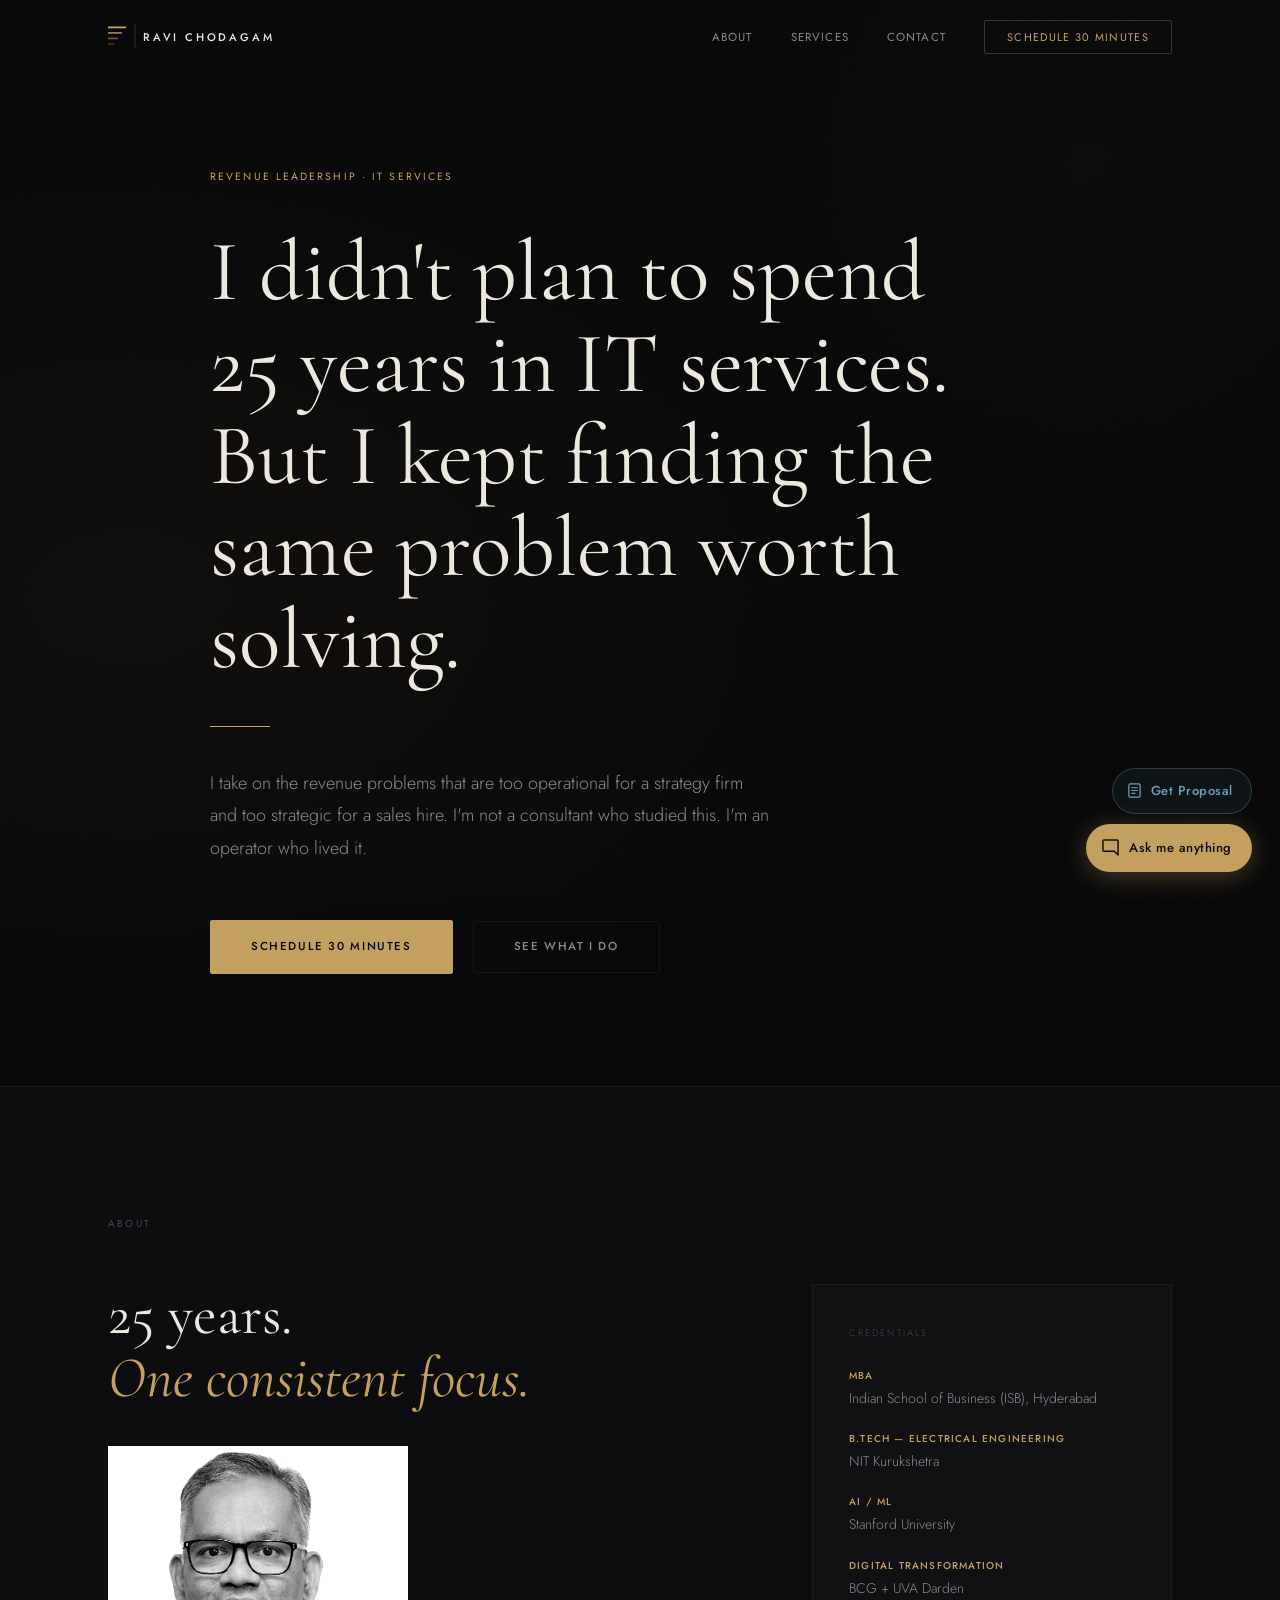
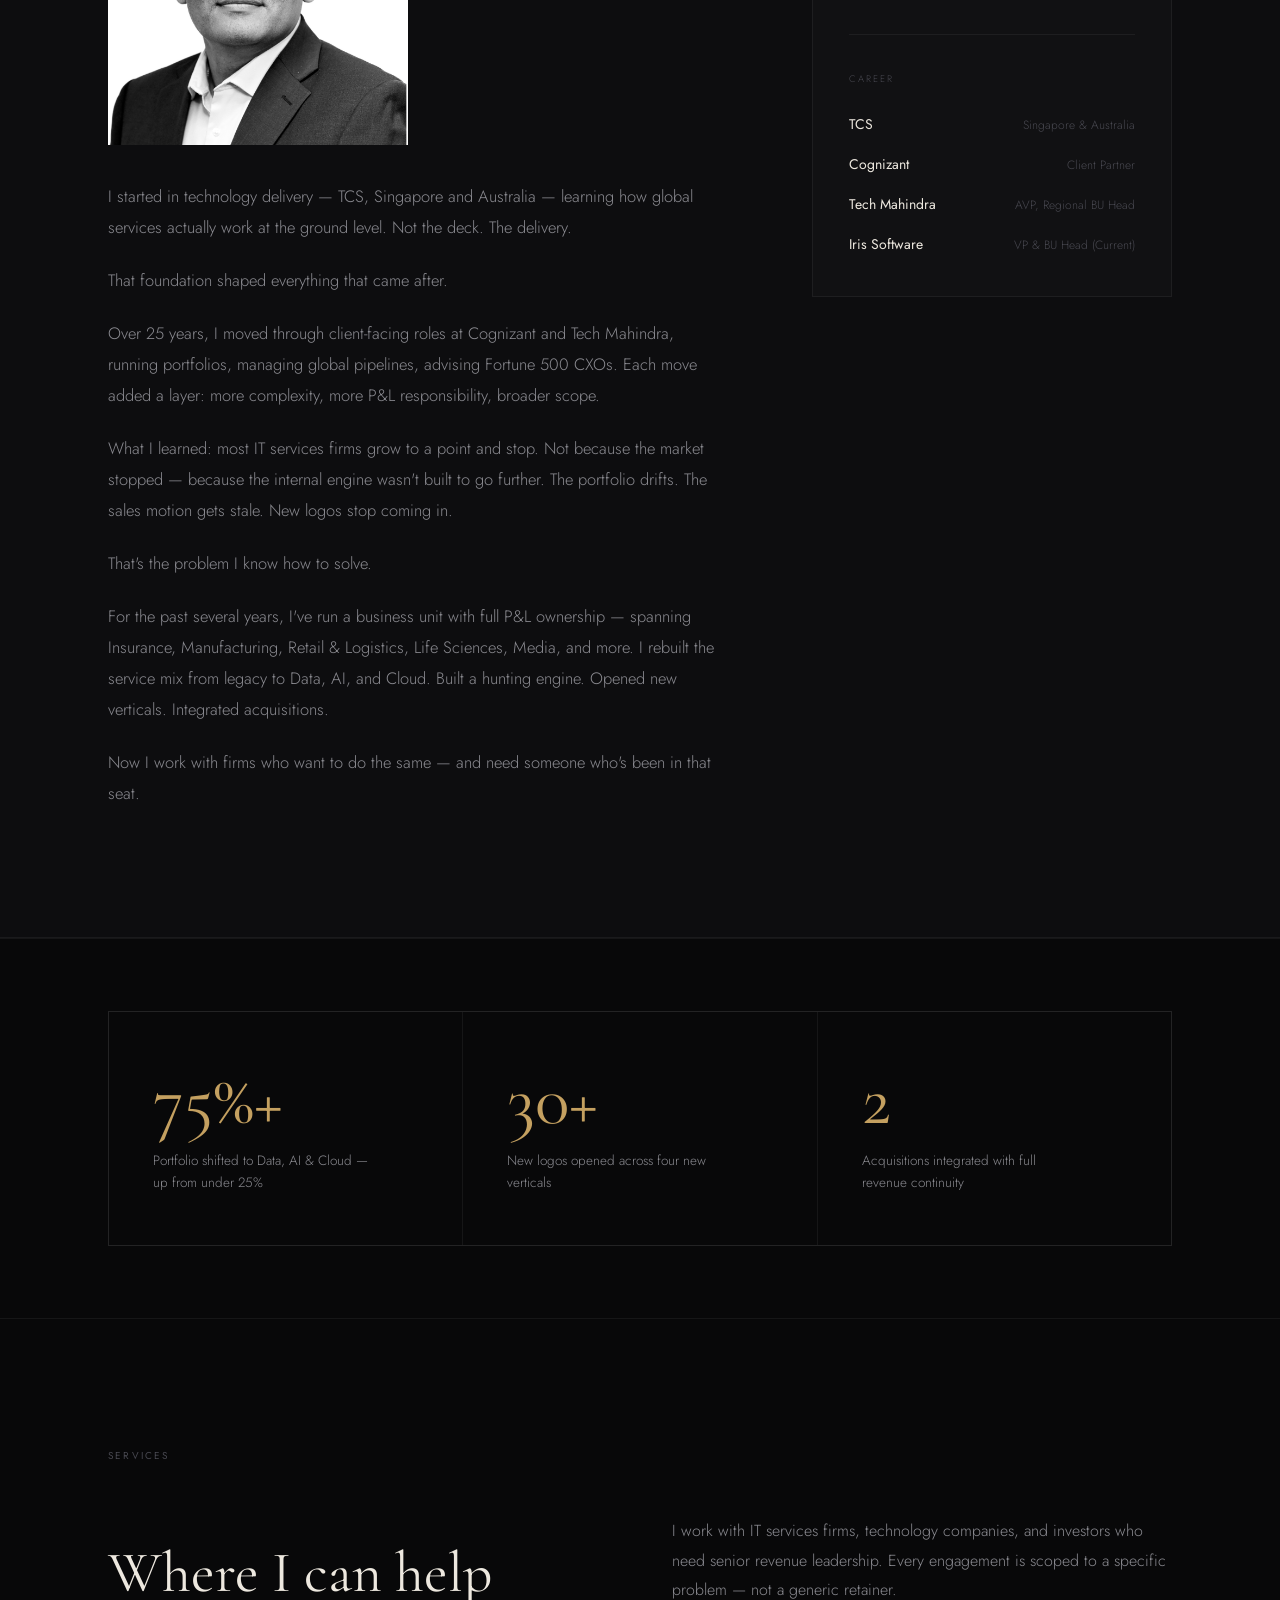
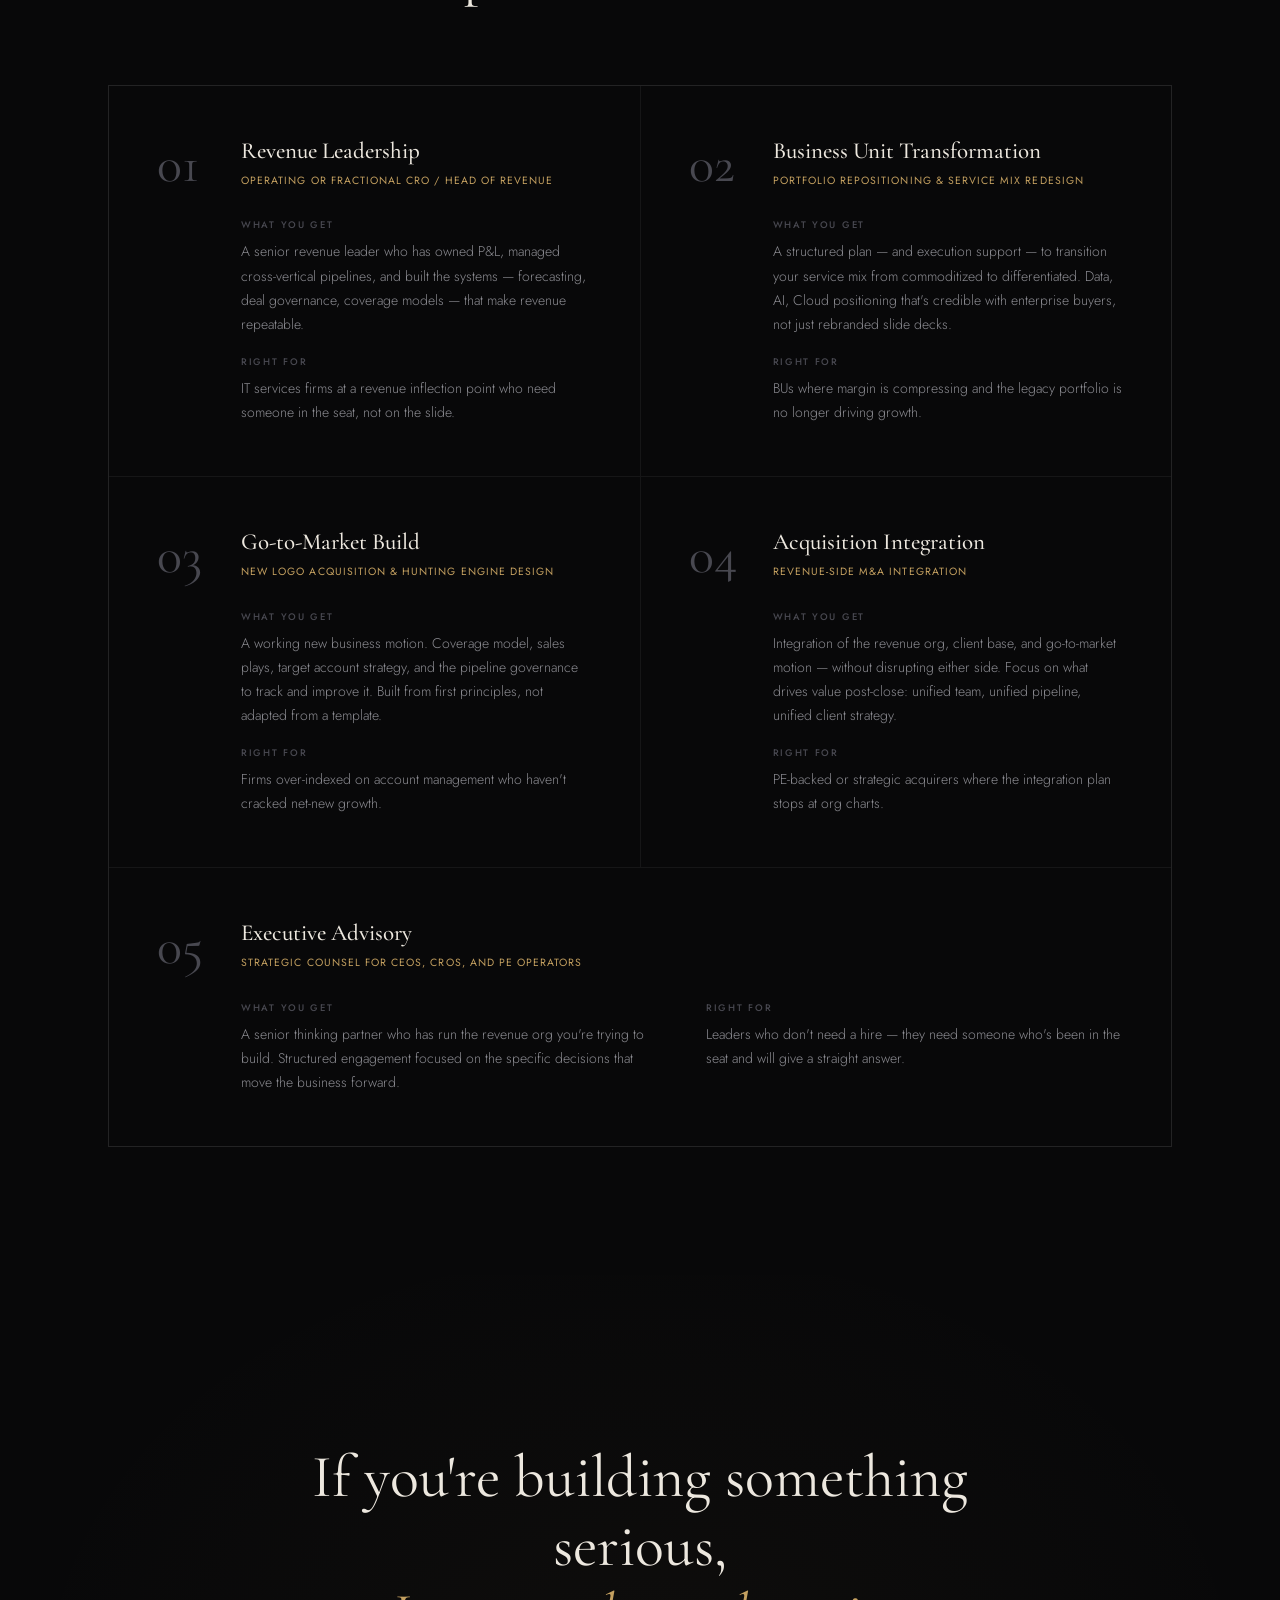
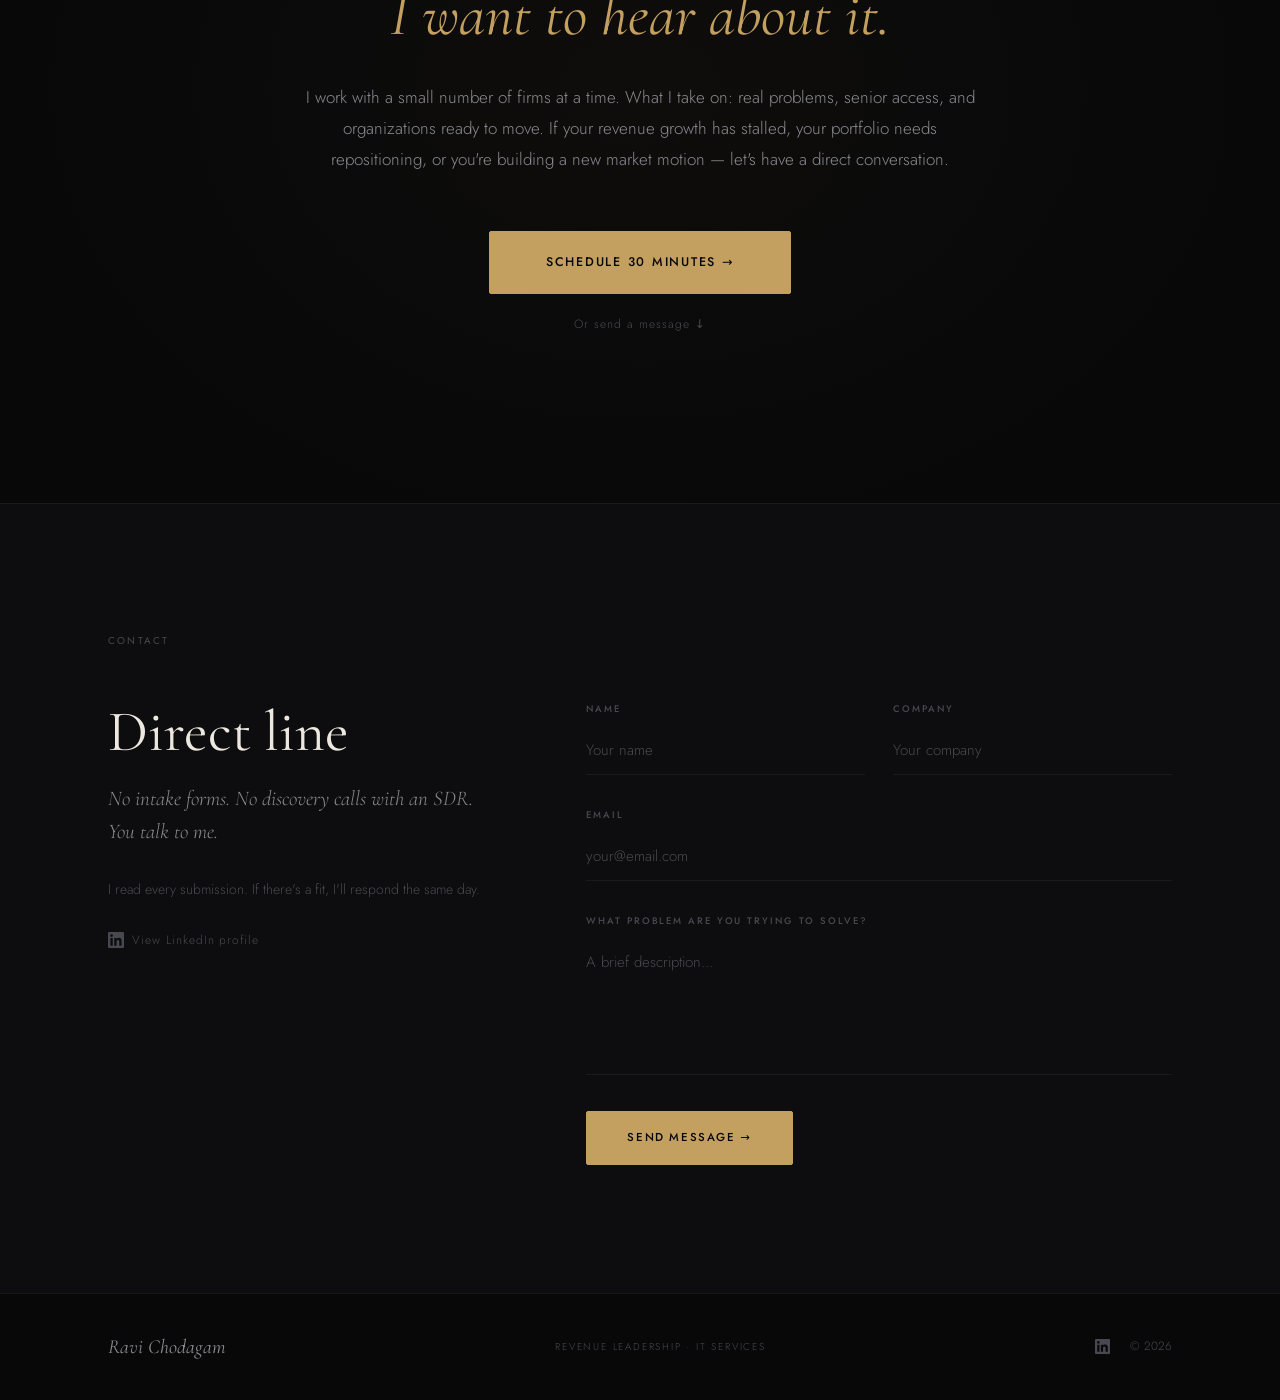
==== index.html @ 6b6b8167 "Initial commit — agentic proposal site" ====
<!DOCTYPE html>
<html lang="en">
<head>
  <meta charset="UTF-8">
  <meta name="viewport" content="width=device-width, initial-scale=1.0">
  <meta name="description" content="Ravi Chodagam — Revenue leadership for IT services firms. 25 years running P&L, building new business engines, and transforming portfolios for the AI and Cloud era.">
  <title>Ravi Chodagam — Revenue Leadership for IT Services</title>
  <link rel="preconnect" href="https://fonts.googleapis.com">
  <link rel="preconnect" href="https://fonts.gstatic.com" crossorigin>
  <link href="https://fonts.googleapis.com/css2?family=Cormorant+Garamond:ital,wght@0,400;0,500;0,600;1,400;1,500&family=Jost:wght@300;400;500&display=swap" rel="stylesheet">
  <link rel="stylesheet" href="styles.css">
</head>
<body>

  <!-- Grain texture overlay -->
  <div class="grain" aria-hidden="true"></div>

  <!-- =========================================================
       NAVIGATION
  ========================================================= -->
  <nav class="nav" id="nav" role="navigation" aria-label="Main navigation">
    <div class="nav-inner container">
      <a href="#" class="nav-brand" aria-label="Ravi Chodagam — home">
        <!-- Logo 1: inline SVG — compact nav version -->
        <svg class="nav-logo" xmlns="http://www.w3.org/2000/svg" viewBox="0 0 200 28" fill="none" aria-hidden="true">
          <!-- Mark: 4 ascending bars, bottom → top -->
          <rect x="0" y="21" width="6"  height="1.8" fill="#c4a060" opacity="0.28"/>
          <rect x="0" y="15.5" width="10" height="1.8" fill="#c4a060" opacity="0.50"/>
          <rect x="0" y="10"  width="14" height="1.8" fill="#c4a060" opacity="0.75"/>
          <rect x="0" y="4.5" width="18" height="1.8" fill="#c4a060"/>
          <!-- Separator -->
          <line x1="27" y1="2" x2="27" y2="26" stroke="#c4a060" stroke-width="0.75" opacity="0.32"/>
          <!-- Wordmark -->
          <text x="35" y="18.5"
                font-family="'Jost', 'Helvetica Neue', Helvetica, Arial, sans-serif"
                font-weight="500" font-size="11" letter-spacing="2.8"
                fill="#ede8df">RAVI CHODAGAM</text>
        </svg>
      </a>

      <button class="nav-hamburger" id="navHamburger" aria-label="Open navigation menu" aria-expanded="false" aria-controls="navLinks">
        <span></span>
        <span></span>
        <span></span>
      </button>

      <ul class="nav-links" id="navLinks" role="list">
        <li><a href="#about" class="nav-link">About</a></li>
        <li><a href="#services" class="nav-link">Services</a></li>
        <li><a href="#contact" class="nav-link">Contact</a></li>
        <li><a href="#contact" class="nav-cta-link">Schedule 30 Minutes</a></li>
      </ul>
    </div>
  </nav>

  <!-- =========================================================
       HERO
  ========================================================= -->
  <section class="hero" id="hero" aria-label="Introduction">
    <div class="hero-bg" aria-hidden="true"></div>
    <div class="container">
      <div class="hero-content">
        <span class="eyebrow hero-eyebrow">Revenue Leadership &middot; IT Services</span>

        <h1 class="hero-headline">
          I didn't plan to spend<br>
          25 years in IT services.<br>
          But I kept finding the<br>
          same problem worth solving.
        </h1>

        <div class="hero-rule" aria-hidden="true"></div>

        <p class="hero-body">
          I take on the revenue problems that are too operational for a strategy firm
          and too strategic for a sales hire. I'm not a consultant who studied this.
          I'm an operator who lived it.
        </p>

        <div class="hero-ctas">
          <a href="#contact" class="btn btn-primary">Schedule 30 Minutes</a>
          <a href="#services" class="btn btn-ghost">See What I Do</a>
        </div>
      </div>
    </div>
  </section>

  <!-- =========================================================
       ABOUT
  ========================================================= -->
  <section class="about section" id="about" aria-labelledby="about-heading">
    <div class="container">
      <span class="section-kicker reveal">About</span>
      <div class="about-grid">

        <div class="about-text">
          <h2 class="section-heading reveal" id="about-heading">
            25 years.<br><em>One consistent focus.</em>
          </h2>

          <figure class="about-photo reveal">
            <img src="ravi.jpg" alt="Ravi Chodagam" width="1092" height="1092">
          </figure>

          <p class="reveal">
            I started in technology delivery — TCS, Singapore and Australia — learning
            how global services actually work at the ground level. Not the deck.
            The delivery.
          </p>
          <p class="reveal">
            That foundation shaped everything that came after.
          </p>
          <p class="reveal">
            Over 25 years, I moved through client-facing roles at Cognizant and
            Tech Mahindra, running portfolios, managing global pipelines, advising
            Fortune 500 CXOs. Each move added a layer: more complexity, more P&amp;L
            responsibility, broader scope.
          </p>
          <p class="reveal">
            What I learned: most IT services firms grow to a point and stop. Not
            because the market stopped — because the internal engine wasn't built
            to go further. The portfolio drifts. The sales motion gets stale. New
            logos stop coming in.
          </p>
          <p class="reveal">
            That's the problem I know how to solve.
          </p>
          <p class="reveal">
            For the past several years, I've run a business unit with full P&amp;L
            ownership — spanning Insurance, Manufacturing, Retail &amp; Logistics,
            Life Sciences, Media, and more. I rebuilt the service mix from legacy
            to Data, AI, and Cloud. Built a hunting engine. Opened new verticals.
            Integrated acquisitions.
          </p>
          <p class="reveal">
            Now I work with firms who want to do the same — and need someone
            who's been in that seat.
          </p>
        </div>

        <aside class="cred-card reveal" aria-label="Credentials and career history">
          <span class="cred-section-label">Credentials</span>
          <ul class="cred-items" role="list">
            <li class="cred-item">
              <span class="cred-type">MBA</span>
              <span class="cred-name">Indian School of Business (ISB), Hyderabad</span>
            </li>
            <li class="cred-item">
              <span class="cred-type">B.Tech — Electrical Engineering</span>
              <span class="cred-name">NIT Kurukshetra</span>
            </li>
            <li class="cred-item">
              <span class="cred-type">AI / ML</span>
              <span class="cred-name">Stanford University</span>
            </li>
            <li class="cred-item">
              <span class="cred-type">Digital Transformation</span>
              <span class="cred-name">BCG + UVA Darden</span>
            </li>
          </ul>

          <div class="cred-divider" aria-hidden="true"></div>

          <span class="cred-section-label">Career</span>
          <ul class="career-items" role="list">
            <li class="career-item">
              <span class="career-firm">TCS</span>
              <span class="career-role">Singapore &amp; Australia</span>
            </li>
            <li class="career-item">
              <span class="career-firm">Cognizant</span>
              <span class="career-role">Client Partner</span>
            </li>
            <li class="career-item">
              <span class="career-firm">Tech Mahindra</span>
              <span class="career-role">AVP, Regional BU Head</span>
            </li>
            <li class="career-item">
              <span class="career-firm">Iris Software</span>
              <span class="career-role">VP &amp; BU Head (Current)</span>
            </li>
          </ul>
        </aside>

      </div>
    </div>
  </section>

  <!-- =========================================================
       NUMBERS STRIP
  ========================================================= -->
  <section class="stats-strip" aria-label="Impact at a glance">
    <div class="container">
      <div class="stats-grid">
        <div class="stat reveal">
          <span class="stat-n">75%+</span>
          <span class="stat-l">Portfolio shifted to Data, AI &amp; Cloud — up from under 25%</span>
        </div>
        <div class="stat reveal reveal-d1">
          <span class="stat-n">30+</span>
          <span class="stat-l">New logos opened across four new verticals</span>
        </div>
        <div class="stat reveal reveal-d2">
          <span class="stat-n">2</span>
          <span class="stat-l">Acquisitions integrated with full revenue continuity</span>
        </div>
      </div>
    </div>
  </section>

  <!-- =========================================================
       SERVICES
  ========================================================= -->
  <section class="services section" id="services" aria-labelledby="services-heading">
    <div class="container">
      <span class="section-kicker reveal">Services</span>

      <div class="services-top">
        <h2 class="section-heading reveal" id="services-heading">
          Where I can help
        </h2>
        <p class="services-intro reveal">
          I work with IT services firms, technology companies, and investors who need
          senior revenue leadership. Every engagement is scoped to a specific problem —
          not a generic retainer.
        </p>
      </div>

      <div class="services-grid" role="list">

        <!-- 01 -->
        <article class="svc-card reveal" role="listitem">
          <div class="svc-num" aria-hidden="true">01</div>
          <div class="svc-body">
            <h3 class="svc-title">Revenue Leadership</h3>
            <p class="svc-type">Operating or Fractional CRO / Head of Revenue</p>
            <div class="svc-details">
              <div class="svc-detail-row">
                <span class="svc-detail-label">What you get</span>
                <p class="svc-detail-text">A senior revenue leader who has owned P&amp;L, managed cross-vertical pipelines, and built the systems — forecasting, deal governance, coverage models — that make revenue repeatable.</p>
              </div>
              <div class="svc-detail-row">
                <span class="svc-detail-label">Right for</span>
                <p class="svc-detail-text">IT services firms at a revenue inflection point who need someone in the seat, not on the slide.</p>
              </div>
            </div>
          </div>
        </article>

        <!-- 02 -->
        <article class="svc-card reveal reveal-d1" role="listitem">
          <div class="svc-num" aria-hidden="true">02</div>
          <div class="svc-body">
            <h3 class="svc-title">Business Unit Transformation</h3>
            <p class="svc-type">Portfolio Repositioning &amp; Service Mix Redesign</p>
            <div class="svc-details">
              <div class="svc-detail-row">
                <span class="svc-detail-label">What you get</span>
                <p class="svc-detail-text">A structured plan — and execution support — to transition your service mix from commoditized to differentiated. Data, AI, Cloud positioning that's credible with enterprise buyers, not just rebranded slide decks.</p>
              </div>
              <div class="svc-detail-row">
                <span class="svc-detail-label">Right for</span>
                <p class="svc-detail-text">BUs where margin is compressing and the legacy portfolio is no longer driving growth.</p>
              </div>
            </div>
          </div>
        </article>

        <!-- 03 -->
        <article class="svc-card reveal" role="listitem">
          <div class="svc-num" aria-hidden="true">03</div>
          <div class="svc-body">
            <h3 class="svc-title">Go-to-Market Build</h3>
            <p class="svc-type">New Logo Acquisition &amp; Hunting Engine Design</p>
            <div class="svc-details">
              <div class="svc-detail-row">
                <span class="svc-detail-label">What you get</span>
                <p class="svc-detail-text">A working new business motion. Coverage model, sales plays, target account strategy, and the pipeline governance to track and improve it. Built from first principles, not adapted from a template.</p>
              </div>
              <div class="svc-detail-row">
                <span class="svc-detail-label">Right for</span>
                <p class="svc-detail-text">Firms over-indexed on account management who haven't cracked net-new growth.</p>
              </div>
            </div>
          </div>
        </article>

        <!-- 04 -->
        <article class="svc-card reveal reveal-d1" role="listitem">
          <div class="svc-num" aria-hidden="true">04</div>
          <div class="svc-body">
            <h3 class="svc-title">Acquisition Integration</h3>
            <p class="svc-type">Revenue-Side M&amp;A Integration</p>
            <div class="svc-details">
              <div class="svc-detail-row">
                <span class="svc-detail-label">What you get</span>
                <p class="svc-detail-text">Integration of the revenue org, client base, and go-to-market motion — without disrupting either side. Focus on what drives value post-close: unified team, unified pipeline, unified client strategy.</p>
              </div>
              <div class="svc-detail-row">
                <span class="svc-detail-label">Right for</span>
                <p class="svc-detail-text">PE-backed or strategic acquirers where the integration plan stops at org charts.</p>
              </div>
            </div>
          </div>
        </article>

        <!-- 05 — full-width feature card -->
        <article class="svc-card reveal" role="listitem">
          <div class="svc-num" aria-hidden="true">05</div>
          <div class="svc-body">
            <h3 class="svc-title">Executive Advisory</h3>
            <p class="svc-type">Strategic Counsel for CEOs, CROs, and PE Operators</p>
            <div class="svc-details">
              <div class="svc-detail-row">
                <span class="svc-detail-label">What you get</span>
                <p class="svc-detail-text">A senior thinking partner who has run the revenue org you're trying to build. Structured engagement focused on the specific decisions that move the business forward.</p>
              </div>
              <div class="svc-detail-row">
                <span class="svc-detail-label">Right for</span>
                <p class="svc-detail-text">Leaders who don't need a hire — they need someone who's been in the seat and will give a straight answer.</p>
              </div>
            </div>
          </div>
        </article>

      </div>
    </div>
  </section>

  <!-- =========================================================
       CTA BAND
  ========================================================= -->
  <section class="cta-band" aria-labelledby="cta-heading">
    <div class="container">
      <div class="cta-inner">
        <h2 class="cta-heading reveal" id="cta-heading">
          If you're building something serious,<br>
          <em>I want to hear about it.</em>
        </h2>
        <p class="cta-body reveal">
          I work with a small number of firms at a time. What I take on: real problems,
          senior access, and organizations ready to move. If your revenue growth has
          stalled, your portfolio needs repositioning, or you're building a new market
          motion — let's have a direct conversation.
        </p>
        <!-- CALENDLY: replace YOUR_CALENDLY_URL with your actual Calendly link -->
        <a href="https://calendly.com/YOUR_CALENDLY_URL" target="_blank" rel="noopener"
           class="btn btn-primary btn-lg reveal">Schedule 30 Minutes &rarr;</a>
        <a href="#contact" class="cta-secondary-link reveal">Or send a message &darr;</a>
      </div>
    </div>
  </section>

  <!-- =========================================================
       CONTACT
  ========================================================= -->
  <section class="contact section" id="contact" aria-labelledby="contact-heading">
    <div class="container">
      <span class="section-kicker reveal">Contact</span>
      <div class="contact-grid">

        <div class="contact-left">
          <h2 class="section-heading reveal" id="contact-heading">Direct line</h2>
          <p class="contact-sub reveal">
            No intake forms. No discovery calls with an SDR. You talk to me.
          </p>
          <p class="contact-note reveal">
            I read every submission. If there's a fit, I'll respond the same day.
          </p>
          <!-- LINKEDIN: replace YOUR_LINKEDIN_HANDLE with your actual LinkedIn URL slug -->
          <a href="https://linkedin.com/in/YOUR_LINKEDIN_HANDLE" target="_blank" rel="noopener"
             class="linkedin-link reveal">
            <svg width="16" height="16" viewBox="0 0 24 24" fill="currentColor" aria-hidden="true">
              <path d="M20.447 20.452h-3.554v-5.569c0-1.328-.027-3.037-1.852-3.037-1.853 0-2.136 1.445-2.136 2.939v5.667H9.351V9h3.414v1.561h.046c.477-.9 1.637-1.85 3.37-1.85 3.601 0 4.267 2.37 4.267 5.455v6.286zM5.337 7.433a2.062 2.062 0 01-2.063-2.065 2.064 2.064 0 112.063 2.065zm1.782 13.019H3.555V9h3.564v11.452zM22.225 0H1.771C.792 0 0 .774 0 1.729v20.542C0 23.227.792 24 1.771 24h20.451C23.2 24 24 23.227 24 22.271V1.729C24 .774 23.2 0 22.222 0h.003z"/>
            </svg>
            View LinkedIn profile
          </a>
        </div>

        <div class="contact-right">
          <!-- FORMSPREE: replace YOUR_FORM_ID with your ID from formspree.io/forms -->
          <form class="contact-form reveal" id="contactForm" novalidate aria-label="Contact form"
                data-formspree-id="YOUR_FORM_ID">
            <div class="form-row">
              <div class="form-field">
                <label class="form-label" for="fname">Name</label>
                <input class="form-input" type="text" id="fname" name="name"
                       autocomplete="name" required placeholder="Your name">
              </div>
              <div class="form-field">
                <label class="form-label" for="fcompany">Company</label>
                <input class="form-input" type="text" id="fcompany" name="company"
                       autocomplete="organization" required placeholder="Your company">
              </div>
            </div>

            <div class="form-field">
              <label class="form-label" for="femail">Email</label>
              <input class="form-input" type="email" id="femail" name="email"
                     autocomplete="email" required placeholder="your@email.com">
            </div>

            <div class="form-field">
              <label class="form-label" for="fmessage">What problem are you trying to solve?</label>
              <textarea class="form-textarea" id="fmessage" name="message"
                        rows="5" required placeholder="A brief description..."></textarea>
            </div>

            <button type="submit" class="btn btn-primary form-submit">
              Send Message &rarr;
            </button>
          </form>

          <div class="form-success" id="formSuccess" hidden role="alert" aria-live="polite">
            <p>Message received. I'll be in touch within 24 hours. No pitch deck required.</p>
          </div>
        </div>

      </div>
    </div>
  </section>

  <!-- =========================================================
       FOOTER
  ========================================================= -->
  <footer class="footer" role="contentinfo">
    <div class="container">
      <div class="footer-inner">
        <span class="footer-wordmark">Ravi Chodagam</span>
        <span class="footer-tagline">Revenue Leadership &middot; IT Services</span>
        <div class="footer-right">
          <!-- LINKEDIN: replace YOUR_LINKEDIN_HANDLE with your actual LinkedIn URL slug -->
          <a href="https://linkedin.com/in/YOUR_LINKEDIN_HANDLE" target="_blank" rel="noopener"
             class="footer-linkedin" aria-label="LinkedIn profile">
            <svg width="15" height="15" viewBox="0 0 24 24" fill="currentColor" aria-hidden="true">
              <path d="M20.447 20.452h-3.554v-5.569c0-1.328-.027-3.037-1.852-3.037-1.853 0-2.136 1.445-2.136 2.939v5.667H9.351V9h3.414v1.561h.046c.477-.9 1.637-1.85 3.37-1.85 3.601 0 4.267 2.37 4.267 5.455v6.286zM5.337 7.433a2.062 2.062 0 01-2.063-2.065 2.064 2.064 0 112.063 2.065zm1.782 13.019H3.555V9h3.564v11.452zM22.225 0H1.771C.792 0 0 .774 0 1.729v20.542C0 23.227.792 24 1.771 24h20.451C23.2 24 24 23.227 24 22.271V1.729C24 .774 23.2 0 22.222 0h.003z"/>
            </svg>
          </a>
          <span class="footer-copy">&copy; 2026</span>
        </div>
      </div>
    </div>
  </footer>

  <!-- =========================================================
       JAVASCRIPT
  ========================================================= -->
  <script>
    (function () {
      'use strict';

      /* --- Nav: scroll state -------------------------------- */
      var nav = document.getElementById('nav');
      var onScroll = function () {
        nav.classList.toggle('scrolled', window.scrollY > 48);
      };
      window.addEventListener('scroll', onScroll, { passive: true });
      onScroll();

      /* --- Nav: mobile hamburger ---------------------------- */
      var hamburger = document.getElementById('navHamburger');
      var navLinks  = document.getElementById('navLinks');

      hamburger.addEventListener('click', function () {
        var isOpen = navLinks.classList.toggle('is-open');
        hamburger.classList.toggle('is-open', isOpen);
        hamburger.setAttribute('aria-expanded', isOpen ? 'true' : 'false');
        document.body.style.overflow = isOpen ? 'hidden' : '';
      });

      // Close on link click
      navLinks.querySelectorAll('a').forEach(function (a) {
        a.addEventListener('click', function () {
          navLinks.classList.remove('is-open');
          hamburger.classList.remove('is-open');
          hamburger.setAttribute('aria-expanded', 'false');
          document.body.style.overflow = '';
        });
      });

      /* --- Scroll reveal via IntersectionObserver ----------- */
      if ('IntersectionObserver' in window) {
        var io = new IntersectionObserver(function (entries) {
          entries.forEach(function (entry) {
            if (entry.isIntersecting) {
              entry.target.classList.add('in-view');
              io.unobserve(entry.target);
            }
          });
        }, { threshold: 0.08, rootMargin: '0px 0px -36px 0px' });

        document.querySelectorAll('.reveal').forEach(function (el) {
          io.observe(el);
        });
      } else {
        // Fallback: show all
        document.querySelectorAll('.reveal').forEach(function (el) {
          el.classList.add('in-view');
        });
      }

      /* --- Contact form (Formspree) ------------------------- */
      var form    = document.getElementById('contactForm');
      var success = document.getElementById('formSuccess');
      var submitBtn = form.querySelector('[type="submit"]');
      var formId  = form.getAttribute('data-formspree-id');

      form.addEventListener('submit', function (e) {
        e.preventDefault();

        // Validate required fields
        var valid = true;
        form.querySelectorAll('[required]').forEach(function (field) {
          if (!field.value.trim()) {
            field.style.borderBottomColor = 'rgba(220, 100, 100, 0.6)';
            valid = false;
          } else {
            field.style.borderBottomColor = '';
          }
        });
        if (!valid) return;

        // Guard: warn if Formspree ID not set
        if (!formId || formId === 'YOUR_FORM_ID') {
          console.warn('Formspree ID not set. Get yours at formspree.io and update data-formspree-id.');
          // Fallback: show success locally so the UI still works during dev
          form.hidden = true;
          success.hidden = false;
          return;
        }

        // Submit to Formspree
        submitBtn.disabled = true;
        submitBtn.textContent = 'Sending…';

        fetch('https://formspree.io/f/' + formId, {
          method: 'POST',
          body: new FormData(form),
          headers: { 'Accept': 'application/json' }
        }).then(function (res) {
          if (res.ok) {
            form.hidden = true;
            success.hidden = false;
          } else {
            submitBtn.disabled = false;
            submitBtn.textContent = 'Send Message →';
            alert('Something went wrong. Please try again or reach out directly on LinkedIn.');
          }
        }).catch(function () {
          submitBtn.disabled = false;
          submitBtn.textContent = 'Send Message →';
          alert('Connection error. Please try again or reach out directly on LinkedIn.');
        });
      });

      /* --- Restore field borders on input ------------------- */
      form.querySelectorAll('input, textarea').forEach(function (field) {
        field.addEventListener('input', function () {
          this.style.borderBottomColor = '';
        });
      });

    })();
  </script>

  <!-- =========================================================
       WIDGET SYSTEM — Q&A Chat + Proposal Intake
  ========================================================= -->
  <style>
    /* === Proposal accent color ============================== */
    :root { --proposal-accent: #6ba3be; --proposal-border: rgba(107,163,190,0.22); }

    /* === Launcher stack ===================================== */
    #widget-launchers {
      position: fixed;
      bottom: 28px;
      right: 28px;
      z-index: 10000;
      display: flex;
      flex-direction: column;
      align-items: flex-end;
      gap: 10px;
      font-family: var(--font-sans);
      transition: opacity 0.2s var(--ease), transform 0.2s var(--ease);
    }
    #widget-launchers.hidden {
      opacity: 0;
      pointer-events: none;
      transform: translateY(8px);
    }

    /* Primary launcher — Q&A */
    #chat-toggle {
      display: flex;
      align-items: center;
      gap: 10px;
      padding: 13px 20px 13px 16px;
      background: var(--gold);
      color: #0d0b08;
      border: none;
      border-radius: 100px;
      font-family: var(--font-sans);
      font-size: 13px;
      font-weight: 500;
      letter-spacing: 0.04em;
      cursor: pointer;
      box-shadow: 0 4px 24px rgba(196,160,96,0.35), 0 1px 4px rgba(0,0,0,0.4);
      transition: transform 0.2s var(--ease), box-shadow 0.2s var(--ease), background 0.2s var(--ease);
      white-space: nowrap;
    }
    #chat-toggle:hover {
      background: var(--gold-light);
      transform: translateY(-2px);
      box-shadow: 0 6px 32px rgba(196,160,96,0.45), 0 2px 6px rgba(0,0,0,0.35);
    }
    #chat-toggle:active { transform: translateY(0); }

    /* Secondary launcher — Proposal */
    #proposal-toggle {
      display: flex;
      align-items: center;
      gap: 9px;
      padding: 11px 18px 11px 14px;
      background: rgba(107,163,190,0.07);
      color: var(--proposal-accent);
      border: 1px solid rgba(107,163,190,0.3);
      border-radius: 100px;
      font-family: var(--font-sans);
      font-size: 13px;
      font-weight: 500;
      letter-spacing: 0.04em;
      cursor: pointer;
      box-shadow: 0 2px 12px rgba(0,0,0,0.3);
      transition: transform 0.2s var(--ease), box-shadow 0.2s var(--ease), background 0.2s var(--ease), border-color 0.2s var(--ease);
      white-space: nowrap;
    }
    #proposal-toggle:hover {
      background: rgba(107,163,190,0.14);
      border-color: rgba(107,163,190,0.5);
      transform: translateY(-2px);
      box-shadow: 0 4px 20px rgba(107,163,190,0.2);
    }
    #proposal-toggle:active { transform: translateY(0); }

    /* === Shared panel base ================================== */
    .widget-panel {
      position: fixed;
      bottom: 28px;
      right: 28px;
      z-index: 10000;
      width: 360px;
      max-height: 560px;
      background: #111113;
      border-radius: 16px;
      display: flex;
      flex-direction: column;
      overflow: hidden;
      font-family: var(--font-sans);
      font-weight: 300;
      opacity: 0;
      transform: translateY(12px) scale(0.97);
      pointer-events: none;
      transition: opacity 0.25s var(--ease), transform 0.25s var(--ease);
      transform-origin: bottom right;
    }
    .widget-panel.open {
      opacity: 1;
      transform: translateY(0) scale(1);
      pointer-events: all;
    }
    #chat-panel {
      border: 1px solid rgba(196,160,96,0.18);
      box-shadow: 0 16px 56px rgba(0,0,0,0.65), 0 2px 8px rgba(0,0,0,0.4);
    }
    #proposal-panel {
      border: 1px solid var(--proposal-border);
      box-shadow: 0 16px 56px rgba(0,0,0,0.65), 0 2px 8px rgba(107,163,190,0.08);
    }

    /* === Headers ============================================ */
    .widget-header {
      display: flex;
      align-items: center;
      gap: 10px;
      padding: 16px 18px;
      border-bottom: 1px solid rgba(255,255,255,0.055);
      flex-shrink: 0;
    }
    .widget-avatar {
      width: 32px;
      height: 32px;
      border-radius: 50%;
      display: flex;
      align-items: center;
      justify-content: center;
      flex-shrink: 0;
    }
    #chat-panel .widget-avatar { background: var(--gold-muted); border: 1px solid var(--border-gold); }
    #proposal-panel .widget-avatar { background: rgba(107,163,190,0.08); border: 1px solid rgba(107,163,190,0.25); }
    .widget-header-text { flex: 1; min-width: 0; }
    .widget-header-name { font-size: 13px; font-weight: 500; color: var(--text); letter-spacing: 0.03em; }
    .widget-header-sub { font-size: 11px; color: var(--text-2); margin-top: 1px; display: flex; align-items: center; gap: 5px; }
    .chat-status-dot { width: 6px; height: 6px; border-radius: 50%; background: #4caf7d; flex-shrink: 0; }
    .widget-close {
      width: 28px; height: 28px; border-radius: 50%;
      display: flex; align-items: center; justify-content: center;
      color: var(--text-2);
      transition: background 0.18s, color 0.18s;
      flex-shrink: 0;
    }
    .widget-close:hover { background: rgba(255,255,255,0.07); color: var(--text); }

    /* === Progress bar (proposal only) ====================== */
    .proposal-progress {
      padding: 12px 18px 14px;
      border-bottom: 1px solid rgba(255,255,255,0.055);
      flex-shrink: 0;
    }
    .proposal-progress-row {
      display: flex;
      justify-content: space-between;
      align-items: center;
      margin-bottom: 8px;
    }
    .proposal-progress-label {
      font-size: 10.5px;
      font-weight: 400;
      color: var(--text-2);
      letter-spacing: 0.07em;
      text-transform: uppercase;
    }
    #proposal-step-label {
      font-size: 11px;
      color: var(--proposal-accent);
      font-weight: 500;
      transition: opacity 0.3s;
    }
    .proposal-progress-track {
      height: 3px;
      background: rgba(255,255,255,0.07);
      border-radius: 3px;
      overflow: hidden;
    }
    #proposal-progress-fill {
      height: 100%;
      background: var(--proposal-accent);
      border-radius: 3px;
      width: 0%;
      transition: width 0.5s var(--ease);
    }

    /* === Messages =========================================== */
    .widget-messages {
      flex: 1;
      overflow-y: auto;
      padding: 16px 16px 12px;
      display: flex;
      flex-direction: column;
      gap: 12px;
      scrollbar-width: thin;
      scrollbar-color: rgba(255,255,255,0.08) transparent;
    }
    .widget-messages::-webkit-scrollbar { width: 4px; }
    .widget-messages::-webkit-scrollbar-track { background: transparent; }
    .widget-messages::-webkit-scrollbar-thumb { background: rgba(255,255,255,0.1); border-radius: 4px; }

    .chat-msg {
      display: flex;
      flex-direction: column;
      max-width: 88%;
      animation: msgIn 0.22s var(--ease) both;
    }
    @keyframes msgIn {
      from { opacity: 0; transform: translateY(6px); }
      to   { opacity: 1; transform: translateY(0); }
    }
    .chat-msg.user      { align-self: flex-end;  align-items: flex-end; }
    .chat-msg.assistant { align-self: flex-start; align-items: flex-start; }

    .chat-bubble {
      padding: 10px 14px;
      border-radius: 14px;
      font-size: 13.5px;
      line-height: 1.55;
      color: var(--text);
    }
    .chat-msg.user .chat-bubble {
      background: var(--gold);
      color: #0d0b08;
      border-bottom-right-radius: 4px;
      font-weight: 400;
    }
    #chat-messages     .chat-msg.assistant .chat-bubble {
      background: #1a1a1e;
      border: 1px solid rgba(255,255,255,0.06);
      border-bottom-left-radius: 4px;
    }
    #proposal-messages .chat-msg.assistant .chat-bubble {
      background: #131821;
      border: 1px solid rgba(107,163,190,0.1);
      border-bottom-left-radius: 4px;
    }

    /* Typing indicator */
    .typing-indicator { display: flex; align-items: center; gap: 5px; padding: 12px 14px; }
    .typing-dot {
      width: 6px; height: 6px; border-radius: 50%; opacity: 0.4;
      animation: typingPulse 1.2s ease-in-out infinite;
    }
    #chat-messages     .typing-dot { background: var(--gold); }
    #proposal-messages .typing-dot { background: var(--proposal-accent); }
    .typing-dot:nth-child(2) { animation-delay: 0.2s; }
    .typing-dot:nth-child(3) { animation-delay: 0.4s; }
    @keyframes typingPulse {
      0%, 80%, 100% { opacity: 0.4; transform: scale(1); }
      40%           { opacity: 1;   transform: scale(1.25); }
    }

    /* === Input area ========================================= */
    .widget-input-area {
      padding: 12px 14px 16px;
      border-top: 1px solid rgba(255,255,255,0.055);
      display: flex;
      gap: 8px;
      align-items: flex-end;
      flex-shrink: 0;
    }
    .widget-input {
      flex: 1;
      background: #0d0d0f;
      border: 1px solid rgba(255,255,255,0.09);
      border-radius: 10px;
      padding: 10px 13px;
      font-family: var(--font-sans);
      font-size: 13px;
      font-weight: 300;
      color: var(--text);
      resize: none;
      min-height: 40px;
      max-height: 120px;
      line-height: 1.5;
      outline: none;
      transition: border-color 0.2s;
      overflow-y: auto;
    }
    .widget-input::placeholder { color: var(--text-3); }
    #chat-input:focus     { border-color: rgba(196,160,96,0.35); }
    #proposal-input:focus { border-color: rgba(107,163,190,0.35); }
    .widget-input:disabled { opacity: 0.35; cursor: not-allowed; }

    .widget-send {
      width: 38px; height: 38px; border-radius: 10px; color: #0d0b08;
      display: flex; align-items: center; justify-content: center; flex-shrink: 0;
      transition: background 0.18s, transform 0.15s, opacity 0.18s;
      opacity: 0.5;
    }
    #chat-send     { background: var(--gold); }
    #proposal-send { background: var(--proposal-accent); }
    .widget-send:not(:disabled) { opacity: 1; }
    #chat-send:not(:disabled):hover     { background: var(--gold-light); transform: scale(1.06); }
    #proposal-send:not(:disabled):hover { background: #7ab3ce; transform: scale(1.06); }
    .widget-send:not(:disabled):active  { transform: scale(0.96); }
    .widget-send:disabled { cursor: not-allowed; }

    /* === Mobile ============================================= */
    @media (max-width: 440px) {
      #widget-launchers { bottom: 16px; right: 16px; }
      .widget-panel     { width: calc(100vw - 32px); bottom: 16px; right: 16px; }
    }
  </style>

  <!-- === LAUNCHERS ======================================== -->
  <div id="widget-launchers">
    <button id="proposal-toggle" aria-expanded="false" aria-controls="proposal-panel">
      <svg width="15" height="15" viewBox="0 0 16 16" fill="none" aria-hidden="true">
        <rect x="2" y="1" width="12" height="14" rx="1.5" stroke="currentColor" stroke-width="1.3"/>
        <path d="M5 5h6M5 8h6M5 11h3.5" stroke="currentColor" stroke-width="1.2" stroke-linecap="round"/>
      </svg>
      Get Proposal
    </button>
    <button id="chat-toggle" aria-expanded="false" aria-controls="chat-panel">
      <svg width="17" height="17" viewBox="0 0 18 18" fill="none" aria-hidden="true">
        <path d="M16 1H2a1 1 0 0 0-1 1v10a1 1 0 0 0 1 1h11l4 4V2a1 1 0 0 0-1-1z" stroke="currentColor" stroke-width="1.5" stroke-linejoin="round" fill="none"/>
      </svg>
      Ask me anything
    </button>
  </div>

  <!-- === Q&A CHAT PANEL =================================== -->
  <div id="chat-panel" class="widget-panel" aria-hidden="true" role="dialog" aria-labelledby="chat-header-name">
    <div class="widget-header">
      <div class="widget-avatar" aria-hidden="true">
        <svg width="16" height="16" viewBox="0 0 16 16" fill="none">
          <path d="M8 2a2.5 2.5 0 1 1 0 5 2.5 2.5 0 0 1 0-5zm0 7c2.76 0 5 1.12 5 2.5v.5H3v-.5C3 10.12 5.24 9 8 9z" fill="#c4a060"/>
        </svg>
      </div>
      <div class="widget-header-text">
        <div class="widget-header-name" id="chat-header-name">Ravi's Assistant</div>
        <div class="widget-header-sub">
          <span class="chat-status-dot" aria-hidden="true"></span>
          <span>Online — ask me anything</span>
        </div>
      </div>
      <button class="widget-close" id="chat-close" aria-label="Close chat">
        <svg width="14" height="14" viewBox="0 0 14 14" fill="none">
          <path d="M1 1l12 12M13 1L1 13" stroke="currentColor" stroke-width="1.6" stroke-linecap="round"/>
        </svg>
      </button>
    </div>
    <div id="chat-messages" class="widget-messages" role="log" aria-label="Conversation" aria-live="polite">
      <div class="chat-msg assistant">
        <div class="chat-bubble">Hi — I'm Ravi's assistant. Ask me about his background, what he takes on, or how to get in touch.</div>
      </div>
    </div>
    <div class="widget-input-area">
      <textarea id="chat-input" class="widget-input" placeholder="Type a message…" rows="1"
        aria-label="Type your message" autocomplete="off" spellcheck="false"></textarea>
      <button id="chat-send" class="widget-send" disabled aria-label="Send message">
        <svg width="16" height="16" viewBox="0 0 16 16" fill="none"><path d="M14 8L2 2l2.5 6L2 14l12-6z" fill="currentColor"/></svg>
      </button>
    </div>
  </div>

  <!-- === PROPOSAL PANEL =================================== -->
  <div id="proposal-panel" class="widget-panel" aria-hidden="true" role="dialog" aria-labelledby="proposal-header-name">
    <div class="widget-header">
      <div class="widget-avatar" aria-hidden="true">
        <svg width="15" height="15" viewBox="0 0 16 16" fill="none">
          <rect x="2" y="1" width="12" height="14" rx="1.5" stroke="#6ba3be" stroke-width="1.3"/>
          <path d="M5 5h6M5 8h6M5 11h3.5" stroke="#6ba3be" stroke-width="1.2" stroke-linecap="round"/>
        </svg>
      </div>
      <div class="widget-header-text">
        <div class="widget-header-name" id="proposal-header-name">Get a Proposal</div>
        <div class="widget-header-sub">
          <span class="chat-status-dot" aria-hidden="true"></span>
          <span>6 quick questions</span>
        </div>
      </div>
      <button class="widget-close" id="proposal-close" aria-label="Close proposal">
        <svg width="14" height="14" viewBox="0 0 14 14" fill="none">
          <path d="M1 1l12 12M13 1L1 13" stroke="currentColor" stroke-width="1.6" stroke-linecap="round"/>
        </svg>
      </button>
    </div>
    <div class="proposal-progress">
      <div class="proposal-progress-row">
        <span class="proposal-progress-label">Proposal Intake</span>
        <span id="proposal-step-label">Step 1 of 6</span>
      </div>
      <div class="proposal-progress-track">
        <div id="proposal-progress-fill"></div>
      </div>
    </div>
    <div id="proposal-messages" class="widget-messages" role="log" aria-label="Proposal conversation" aria-live="polite">
    </div>
    <div class="widget-input-area" id="proposal-input-area">
      <textarea id="proposal-input" class="widget-input" placeholder="Type your answer…" rows="1"
        aria-label="Type your answer" autocomplete="off" spellcheck="false"></textarea>
      <button id="proposal-send" class="widget-send" disabled aria-label="Send answer">
        <svg width="16" height="16" viewBox="0 0 16 16" fill="none"><path d="M14 8L2 2l2.5 6L2 14l12-6z" fill="currentColor"/></svg>
      </button>
    </div>
  </div>

  <!-- === WIDGET SCRIPTS =================================== -->
  <script>
    (function () {
      'use strict';

      /* --- Elements ---------------------------------------- */
      var launchers       = document.getElementById('widget-launchers');
      var chatPanel       = document.getElementById('chat-panel');
      var proposalPanel   = document.getElementById('proposal-panel');

      var chatToggle      = document.getElementById('chat-toggle');
      var chatClose       = document.getElementById('chat-close');
      var chatMessages    = document.getElementById('chat-messages');
      var chatInput       = document.getElementById('chat-input');
      var chatSend        = document.getElementById('chat-send');

      var proposalToggle  = document.getElementById('proposal-toggle');
      var proposalClose   = document.getElementById('proposal-close');
      var proposalMessages = document.getElementById('proposal-messages');
      var proposalInput   = document.getElementById('proposal-input');
      var proposalSend    = document.getElementById('proposal-send');
      var progressFill    = document.getElementById('proposal-progress-fill');
      var stepLabel       = document.getElementById('proposal-step-label');

      /* --- State ------------------------------------------- */
      var chatHistory     = [];
      var proposalHistory = [];
      var proposalStarted = false;
      var proposalDone    = false;

      /* --- Open / close ------------------------------------ */
      function openChat() {
        launchers.classList.add('hidden');
        chatPanel.classList.add('open');
        chatPanel.removeAttribute('aria-hidden');
        chatToggle.setAttribute('aria-expanded', 'true');
        setTimeout(function () { chatInput.focus(); }, 260);
      }

      function closeChat() {
        chatPanel.classList.remove('open');
        chatPanel.setAttribute('aria-hidden', 'true');
        chatToggle.setAttribute('aria-expanded', 'false');
        launchers.classList.remove('hidden');
      }

      function openProposal() {
        launchers.classList.add('hidden');
        proposalPanel.classList.add('open');
        proposalPanel.removeAttribute('aria-hidden');
        proposalToggle.setAttribute('aria-expanded', 'true');
        if (!proposalStarted) {
          proposalStarted = true;
          startIntake();
        } else if (!proposalDone) {
          setTimeout(function () { proposalInput.focus(); }, 260);
        }
      }

      function closeProposal() {
        proposalPanel.classList.remove('open');
        proposalPanel.setAttribute('aria-hidden', 'true');
        proposalToggle.setAttribute('aria-expanded', 'false');
        launchers.classList.remove('hidden');
      }

      chatToggle.addEventListener('click', openChat);
      chatClose.addEventListener('click', closeChat);
      proposalToggle.addEventListener('click', openProposal);
      proposalClose.addEventListener('click', closeProposal);

      /* --- Shared helpers ---------------------------------- */
      function addBubble(container, role, text) {
        var msg = document.createElement('div');
        msg.className = 'chat-msg ' + role;
        var bub = document.createElement('div');
        bub.className = 'chat-bubble';
        bub.textContent = text;
        msg.appendChild(bub);
        container.appendChild(msg);
        scrollBottom(container);
      }

      function showTyping(container, id) {
        var msg = document.createElement('div');
        msg.className = 'chat-msg assistant';
        msg.id = id;
        var bub = document.createElement('div');
        bub.className = 'chat-bubble';
        var ind = document.createElement('div');
        ind.className = 'typing-indicator';
        ind.innerHTML = '<span class="typing-dot"></span><span class="typing-dot"></span><span class="typing-dot"></span>';
        bub.appendChild(ind);
        msg.appendChild(bub);
        container.appendChild(msg);
        scrollBottom(container);
      }

      function hideTyping(id) {
        var el = document.getElementById(id);
        if (el) el.remove();
      }

      function scrollBottom(container) {
        container.scrollTop = container.scrollHeight;
      }

      function callAPI(messages, onSuccess, onError) {
        fetch('/api/chat', {
          method: 'POST',
          headers: { 'Content-Type': 'application/json' },
          body: JSON.stringify({ messages: messages })
        })
        .then(function (res) { return res.json(); })
        .then(onSuccess)
        .catch(onError);
      }

      /* === Q&A CHAT ======================================= */
      chatInput.addEventListener('input', function () {
        this.style.height = 'auto';
        this.style.height = Math.min(this.scrollHeight, 120) + 'px';
        chatSend.disabled = this.value.trim() === '';
      });

      chatInput.addEventListener('keydown', function (e) {
        if (e.key === 'Enter' && !e.shiftKey) {
          e.preventDefault();
          if (!chatSend.disabled) sendChat();
        }
      });

      chatSend.addEventListener('click', sendChat);

      function sendChat() {
        var text = chatInput.value.trim();
        if (!text) return;

        addBubble(chatMessages, 'user', text);
        chatHistory.push({ role: 'user', content: text });

        chatInput.value = '';
        chatInput.style.height = 'auto';
        chatSend.disabled = true;

        showTyping(chatMessages, 'chat-typing');

        callAPI(chatHistory,
          function (data) {
            hideTyping('chat-typing');
            var reply = data.reply || "I couldn't get a response. Please try again.";
            addBubble(chatMessages, 'assistant', reply);
            chatHistory.push({ role: 'assistant', content: reply });
            chatInput.focus();
          },
          function () {
            hideTyping('chat-typing');
            addBubble(chatMessages, 'assistant', "Something went wrong. Try again or use the contact form below.");
            chatInput.focus();
          }
        );
      }

      /* === PROPOSAL INTAKE ================================ */
      function updateProgress(step) {
        progressFill.style.width = Math.round((step / 6) * 100) + '%';
        stepLabel.textContent = 'Step ' + step + ' of 6';
      }

      function lockProposal() {
        proposalDone = true;
        proposalInput.disabled = true;
        proposalSend.disabled = true;
        progressFill.style.width = '100%';
        stepLabel.textContent = 'Complete';
      }

      function startIntake() {
        var trigger = "I'd like to get a proposal.";
        proposalHistory.push({ role: 'user', content: trigger });
        showTyping(proposalMessages, 'proposal-typing');

        callAPI(proposalHistory,
          function (data) {
            hideTyping('proposal-typing');
            var reply = data.reply || "Let's get started.";
            addBubble(proposalMessages, 'assistant', reply);
            proposalHistory.push({ role: 'assistant', content: reply });
            if (data.intake_step) updateProgress(data.intake_step);
            if (data.intake_complete) {
              handleComplete(data);
            } else {
              setTimeout(function () { proposalInput.focus(); }, 100);
            }
          },
          function () {
            hideTyping('proposal-typing');
            addBubble(proposalMessages, 'assistant', "Something went wrong. Please close and try again.");
          }
        );
      }

      proposalInput.addEventListener('input', function () {
        if (proposalDone) return;
        this.style.height = 'auto';
        this.style.height = Math.min(this.scrollHeight, 120) + 'px';
        proposalSend.disabled = this.value.trim() === '';
      });

      proposalInput.addEventListener('keydown', function (e) {
        if (e.key === 'Enter' && !e.shiftKey) {
          e.preventDefault();
          if (!proposalSend.disabled) sendProposal();
        }
      });

      proposalSend.addEventListener('click', sendProposal);

      function sendProposal() {
        if (proposalDone) return;
        var text = proposalInput.value.trim();
        if (!text) return;

        addBubble(proposalMessages, 'user', text);
        proposalHistory.push({ role: 'user', content: text });

        proposalInput.value = '';
        proposalInput.style.height = 'auto';
        proposalSend.disabled = true;

        showTyping(proposalMessages, 'proposal-typing');

        callAPI(proposalHistory,
          function (data) {
            hideTyping('proposal-typing');
            var reply = data.reply || "Got it — one more question.";
            addBubble(proposalMessages, 'assistant', reply);
            proposalHistory.push({ role: 'assistant', content: reply });
            if (data.intake_step) updateProgress(data.intake_step);
            if (data.intake_complete) {
              handleComplete(data);
            } else {
              proposalInput.focus();
            }
          },
          function () {
            hideTyping('proposal-typing');
            addBubble(proposalMessages, 'assistant', "Something went wrong. Please try again.");
            proposalInput.focus();
          }
        );
      }

      function handleComplete(data) {
        lockProposal();
        if (data.intake_data) {
          fetch('/api/generate-proposal', {
            method: 'POST',
            headers: { 'Content-Type': 'application/json' },
            body: JSON.stringify({
              intake_data: data.intake_data,
              conversation: proposalHistory
            })
          }).catch(function (e) { console.warn('generate-proposal:', e); });
        }
      }

    })();
  </script>

</body>
</html>
---- styles.css ----
/* ============================================================
   RAVI CHODAGAM — SITE STYLES
   Design: Authoritative Restraint
   Fonts: Cormorant Garamond (serif) + Jost (sans)
   ============================================================ */

/* === Variables ============================================= */
:root {
  --bg:          #080809;
  --bg-2:        #0d0d0f;
  --bg-card:     #111113;
  --bg-hover:    #161619;
  --border:      rgba(255, 255, 255, 0.055);
  --border-gold: rgba(196, 160, 96, 0.28);
  --gold:        #c4a060;
  --gold-light:  #d4b070;
  --gold-muted:  rgba(196, 160, 96, 0.09);
  --text:        #ede8df;
  --text-2:      #8a8a90;
  --text-3:      #484850;
  --font-serif:  'Cormorant Garamond', Georgia, 'Times New Roman', serif;
  --font-sans:   'Jost', 'Helvetica Neue', system-ui, sans-serif;
  --max-w:       1160px;
  --nav-h:       72px;
  --ease:        cubic-bezier(0.4, 0, 0.2, 1);
  --t:           0.28s;
  --t-slow:      0.55s;
}

/* === Reset ================================================= */
*, *::before, *::after { box-sizing: border-box; margin: 0; padding: 0; }
html { scroll-behavior: smooth; font-size: 16px; }
body {
  background: var(--bg);
  color: var(--text);
  font-family: var(--font-sans);
  font-weight: 300;
  line-height: 1.7;
  -webkit-font-smoothing: antialiased;
  -moz-osx-font-smoothing: grayscale;
  overflow-x: hidden;
}
a { color: inherit; text-decoration: none; }
ul { list-style: none; }
button { cursor: pointer; border: none; background: none; font: inherit; }
img, svg { display: block; max-width: 100%; }

/* === Grain Overlay ========================================= */
.grain {
  position: fixed;
  inset: 0;
  pointer-events: none;
  z-index: 9999;
  background-image: url("data:image/svg+xml,%3Csvg xmlns='http://www.w3.org/2000/svg' width='320' height='320'%3E%3Cfilter id='n'%3E%3CfeTurbulence type='fractalNoise' baseFrequency='0.82' numOctaves='4' stitchTiles='stitch'/%3E%3C/filter%3E%3Crect width='100%25' height='100%25' filter='url(%23n)' opacity='0.09'/%3E%3C/svg%3E");
  background-repeat: repeat;
  mix-blend-mode: overlay;
  opacity: 0.45;
}

/* === Layout Utilities ====================================== */
.container {
  max-width: var(--max-w);
  margin: 0 auto;
  padding: 0 48px;
}
.section { padding: 128px 0; }

/* === Typography Utilities ================================== */
.eyebrow {
  display: block;
  font-family: var(--font-sans);
  font-size: 10.5px;
  font-weight: 400;
  letter-spacing: 0.2em;
  text-transform: uppercase;
  color: var(--gold);
}
.section-kicker {
  font-size: 10px;
  font-weight: 400;
  letter-spacing: 0.22em;
  text-transform: uppercase;
  color: var(--text-3);
  margin-bottom: 52px;
  display: block;
}
.section-heading {
  font-family: var(--font-serif);
  font-weight: 400;
  font-size: clamp(38px, 4.5vw, 58px);
  line-height: 1.1;
  color: var(--text);
  margin-bottom: 40px;
}
.section-heading em {
  font-style: italic;
  color: var(--gold);
}

/* === Navigation ============================================ */
.nav {
  position: fixed;
  top: 0; left: 0; right: 0;
  height: var(--nav-h);
  z-index: 200;
  transition: background var(--t) var(--ease),
              border-color var(--t) var(--ease),
              backdrop-filter var(--t) var(--ease);
  border-bottom: 1px solid transparent;
}
.nav.scrolled {
  background: rgba(8, 8, 9, 0.91);
  backdrop-filter: blur(22px);
  -webkit-backdrop-filter: blur(22px);
  border-bottom-color: var(--border);
}
.nav-inner {
  height: 100%;
  display: flex;
  align-items: center;
  justify-content: space-between;
}
.nav-brand {
  display: flex;
  align-items: center;
}
.nav-logo {
  height: 28px;
  width: auto;
  display: block;
  /* Cream text inherits site palette; gold is baked into SVG fill */
  transition: opacity var(--t) var(--ease);
}
.nav-brand:hover .nav-logo { opacity: 0.82; }
.nav-links {
  display: flex;
  align-items: center;
  gap: 38px;
}
.nav-link {
  font-size: 11.5px;
  font-weight: 400;
  letter-spacing: 0.1em;
  text-transform: uppercase;
  color: var(--text-2);
  transition: color var(--t) var(--ease);
  position: relative;
  padding-bottom: 2px;
}
.nav-link::after {
  content: '';
  position: absolute;
  bottom: -2px;
  left: 0;
  width: 0;
  height: 1px;
  background: var(--gold);
  transition: width var(--t) var(--ease);
}
.nav-link:hover { color: var(--text); }
.nav-link:hover::after { width: 100%; }
.nav-cta-link {
  font-size: 11px;
  font-weight: 400;
  letter-spacing: 0.12em;
  text-transform: uppercase;
  color: var(--gold);
  border: 1px solid var(--border-gold);
  padding: 8px 22px;
  border-radius: 2px;
  transition: background var(--t) var(--ease),
              color var(--t) var(--ease),
              border-color var(--t) var(--ease);
}
.nav-cta-link:hover {
  background: var(--gold);
  color: var(--bg);
  border-color: var(--gold);
}
.nav-hamburger {
  display: none;
  flex-direction: column;
  gap: 5px;
  padding: 4px;
  z-index: 201;
}
.nav-hamburger span {
  display: block;
  width: 22px;
  height: 1px;
  background: var(--text-2);
  transition: transform var(--t) var(--ease), opacity var(--t);
}
.nav-hamburger.is-open span:nth-child(1) { transform: translateY(6px) rotate(45deg); }
.nav-hamburger.is-open span:nth-child(2) { opacity: 0; }
.nav-hamburger.is-open span:nth-child(3) { transform: translateY(-6px) rotate(-45deg); }

/* === Hero ================================================== */
.hero {
  min-height: 100vh;    /* fallback for older browsers */
  min-height: 100svh;   /* small viewport height — accounts for mobile browser chrome */
  display: flex;
  align-items: center;
  padding-top: var(--nav-h);
  position: relative;
  overflow: hidden;
}
.hero-bg {
  position: absolute;
  inset: 0;
  background:
    radial-gradient(ellipse 90% 70% at 10% 55%, rgba(196,160,96,0.045) 0%, transparent 65%),
    radial-gradient(ellipse 50% 60% at 85% 15%, rgba(196,160,96,0.025) 0%, transparent 60%);
  pointer-events: none;
}
.hero-content {
  position: relative;
  max-width: 860px;
  padding: 96px 0 112px;
}
.hero-eyebrow {
  margin-bottom: 40px;
  opacity: 0;
  animation: aFadeUp 0.9s var(--ease) 0.15s forwards;
}
.hero-headline {
  font-family: var(--font-serif);
  font-weight: 400;
  font-size: clamp(44px, 7.5vw, 86px);
  line-height: 1.07;
  color: var(--text);
  margin-bottom: 40px;
  opacity: 0;
  animation: aFadeUp 0.9s var(--ease) 0.35s forwards;
}
.hero-rule {
  width: 0;
  height: 1px;
  background: var(--gold);
  margin-bottom: 40px;
  opacity: 0;
  animation: aRule 0.7s var(--ease) 0.65s forwards;
}
.hero-body {
  font-size: 18px;
  font-weight: 300;
  line-height: 1.8;
  color: var(--text-2);
  max-width: 560px;
  margin-bottom: 56px;
  opacity: 0;
  animation: aFadeUp 0.9s var(--ease) 0.8s forwards;
}
.hero-ctas {
  display: flex;
  align-items: center;
  gap: 20px;
  flex-wrap: wrap;
  opacity: 0;
  animation: aFadeUp 0.9s var(--ease) 0.98s forwards;
}

/* === Buttons =============================================== */
.btn {
  display: inline-flex;
  align-items: center;
  justify-content: center;
  font-family: var(--font-sans);
  font-weight: 500;
  font-size: 11.5px;
  letter-spacing: 0.14em;
  text-transform: uppercase;
  padding: 16px 40px;
  border-radius: 2px;
  border: 1px solid transparent;
  transition: background var(--t) var(--ease),
              color var(--t) var(--ease),
              border-color var(--t) var(--ease),
              transform var(--t) var(--ease),
              box-shadow var(--t) var(--ease);
  cursor: pointer;
  white-space: nowrap;
}
.btn-primary {
  background: var(--gold);
  color: #07070a;
  border-color: var(--gold);
}
.btn-primary:hover {
  background: var(--gold-light);
  border-color: var(--gold-light);
  transform: translateY(-2px);
  box-shadow: 0 10px 32px rgba(196, 160, 96, 0.22);
}
.btn-ghost {
  background: transparent;
  color: var(--text-2);
  border-color: var(--border);
  padding: 15px 40px;
}
.btn-ghost:hover {
  border-color: rgba(255,255,255,0.15);
  color: var(--text);
}
.btn-lg { font-size: 12.5px; padding: 20px 56px; }

/* === Section Divider ======================================= */
.divider {
  height: 1px;
  background: var(--border);
}

/* === About ================================================= */
.about {
  background: var(--bg-2);
  border-top: 1px solid var(--border);
  border-bottom: 1px solid var(--border);
}
.about-grid {
  display: grid;
  grid-template-columns: 1fr 360px;
  gap: 88px;
  align-items: start;
}
.about-text { }
.about-text .section-heading { margin-bottom: 36px; }
.about-text p {
  font-size: 16.5px;
  color: var(--text-2);
  line-height: 1.88;
  margin-bottom: 22px;
}
.about-text p:last-child { margin-bottom: 0; }
.cred-card {
  background: var(--bg-card);
  border: 1px solid var(--border);
  padding: 40px 36px;
  position: sticky;
  top: calc(var(--nav-h) + 28px);
}
.cred-section-label {
  font-size: 9.5px;
  letter-spacing: 0.22em;
  text-transform: uppercase;
  color: var(--text-3);
  margin-bottom: 26px;
  display: block;
}
.cred-items {
  display: flex;
  flex-direction: column;
  gap: 22px;
  margin-bottom: 36px;
}
.cred-item { display: flex; flex-direction: column; gap: 4px; }
.cred-type {
  font-size: 10px;
  font-weight: 500;
  letter-spacing: 0.12em;
  text-transform: uppercase;
  color: var(--gold);
}
.cred-name {
  font-size: 14px;
  color: var(--text-2);
  line-height: 1.45;
}
.cred-divider {
  height: 1px;
  background: var(--border);
  margin-bottom: 36px;
}
.career-items {
  display: flex;
  flex-direction: column;
  gap: 16px;
}
.career-item {
  display: flex;
  justify-content: space-between;
  align-items: baseline;
}
.career-firm {
  font-size: 14px;
  font-weight: 400;
  color: var(--text);
}
.career-role {
  font-size: 12px;
  color: var(--text-3);
  font-weight: 300;
}

/* === Services ============================================== */
.services { background: var(--bg); }
.services-top {
  display: grid;
  grid-template-columns: 1fr 1fr;
  gap: 64px;
  align-items: end;
  margin-bottom: 80px;
}
.services-top .section-heading { margin-bottom: 0; }
.services-intro {
  font-size: 16px;
  color: var(--text-2);
  line-height: 1.85;
}
.services-grid {
  display: grid;
  grid-template-columns: 1fr 1fr;
  gap: 1px;
  background: var(--border);
  border: 1px solid var(--border);
}
.svc-card {
  background: var(--bg);
  padding: 52px 48px;
  display: flex;
  gap: 28px;
  align-items: flex-start;
  position: relative;
  overflow: hidden;
  transition: background var(--t) var(--ease);
}
.svc-card::before {
  content: '';
  position: absolute;
  left: 0; top: 0; bottom: 0;
  width: 2px;
  background: var(--gold);
  transform: scaleY(0);
  transform-origin: bottom;
  transition: transform 0.42s var(--ease);
}
.svc-card:hover { background: var(--bg-hover); }
.svc-card:hover::before { transform: scaleY(1); }
.svc-num {
  font-family: var(--font-serif);
  font-weight: 400;
  font-size: 52px;
  color: var(--text-3);
  line-height: 0.9;
  flex-shrink: 0;
  width: 56px;
  margin-top: 4px;
  transition: color var(--t) var(--ease);
}
.svc-card:hover .svc-num { color: var(--gold); }
.svc-body { flex: 1; min-width: 0; }
.svc-title {
  font-family: var(--font-serif);
  font-size: 23px;
  font-weight: 500;
  color: var(--text);
  line-height: 1.2;
  margin-bottom: 6px;
}
.svc-type {
  font-size: 10.5px;
  color: var(--gold);
  letter-spacing: 0.1em;
  text-transform: uppercase;
  font-weight: 400;
  margin-bottom: 28px;
}
.svc-details { display: flex; flex-direction: column; gap: 18px; }
.svc-detail-row { display: flex; flex-direction: column; gap: 6px; }
.svc-detail-label {
  font-size: 9.5px;
  letter-spacing: 0.18em;
  text-transform: uppercase;
  color: var(--text-3);
  font-weight: 500;
}
.svc-detail-text {
  font-size: 14px;
  color: var(--text-2);
  line-height: 1.72;
}
/* 5th card full-width */
.svc-card:last-child:nth-child(odd) {
  grid-column: 1 / -1;
}
.svc-card:last-child:nth-child(odd) .svc-details {
  display: grid;
  grid-template-columns: 1fr 1fr;
  gap: 28px 48px;
}

/* === About: Photo ========================================== */
.about-photo {
  margin-bottom: 36px;
  max-width: 300px;
  overflow: hidden;
}
.about-photo img {
  width: 100%;
  height: auto;
  display: block;
}

/* === Numbers Strip ========================================= */
.stats-strip {
  background: var(--bg);
  border-top: 1px solid var(--border);
  border-bottom: 1px solid var(--border);
  padding: 72px 0;
}
.stats-grid {
  display: grid;
  grid-template-columns: repeat(3, 1fr);
  gap: 1px;
  background: var(--border);
  border: 1px solid var(--border);
}
.stat {
  background: var(--bg);
  padding: 52px 44px;
  display: flex;
  flex-direction: column;
  gap: 14px;
  transition: background var(--t) var(--ease);
}
.stat:hover { background: var(--bg-card); }
.stat-n {
  font-family: var(--font-serif);
  font-weight: 400;
  font-size: clamp(48px, 6vw, 72px);
  color: var(--gold);
  line-height: 1;
}
.stat-l {
  font-size: 13.5px;
  color: var(--text-2);
  line-height: 1.6;
  max-width: 220px;
}

/* === CTA: Secondary link =================================== */
.cta-secondary-link {
  display: block;
  margin-top: 20px;
  font-size: 12px;
  letter-spacing: 0.08em;
  color: var(--text-3);
  transition: color var(--t) var(--ease);
}
.cta-secondary-link:hover { color: var(--text-2); }

/* === LinkedIn links ======================================== */
.linkedin-link {
  display: inline-flex;
  align-items: center;
  gap: 8px;
  margin-top: 28px;
  font-size: 12px;
  letter-spacing: 0.08em;
  color: var(--text-3);
  transition: color var(--t) var(--ease);
}
.linkedin-link:hover { color: var(--gold); }
.footer-right {
  display: flex;
  align-items: center;
  gap: 20px;
}
.footer-linkedin {
  color: var(--text-3);
  transition: color var(--t) var(--ease);
  display: flex;
  align-items: center;
}
.footer-linkedin:hover { color: var(--gold); }

/* === Testimonials (dead styles removed) ==================== */
/* Section removed — re-add when real quotes are available    */

.testi-mark {
  font-family: var(--font-serif);
  font-size: 80px;
  color: var(--gold);
  line-height: 0.75;
  font-style: italic;
  font-weight: 400;
  opacity: 0.65;
  user-select: none;
}
.testi-quote {
  font-family: var(--font-serif);
  font-style: italic;
  font-size: 17.5px;
  color: var(--text-2);
  line-height: 1.78;
  flex: 1;
}
.testi-footer {
  display: flex;
  flex-direction: column;
  gap: 4px;
  padding-top: 24px;
  border-top: 1px solid var(--border);
}
.testi-name {
  font-size: 13px;
  font-weight: 500;
  color: var(--text);
  letter-spacing: 0.03em;
}
.testi-co {
  font-size: 11.5px;
  color: var(--text-3);
}

/* === CTA Band ============================================== */
.cta-band {
  background: var(--bg);
  padding: 168px 0;
  text-align: center;
  position: relative;
  overflow: hidden;
}
.cta-band::before {
  content: '';
  position: absolute;
  inset: 0;
  background: radial-gradient(ellipse 70% 80% at 50% 50%, rgba(196,160,96,0.035) 0%, transparent 70%);
  pointer-events: none;
}
.cta-inner { max-width: 680px; margin: 0 auto; position: relative; }
.cta-heading {
  font-family: var(--font-serif);
  font-weight: 400;
  font-size: clamp(38px, 5vw, 60px);
  line-height: 1.15;
  color: var(--text);
  margin-bottom: 32px;
}
.cta-heading em { font-style: italic; color: var(--gold); }
.cta-body {
  font-size: 17px;
  color: var(--text-2);
  line-height: 1.82;
  margin-bottom: 56px;
}

/* === Contact =============================================== */
.contact {
  background: var(--bg-2);
  border-top: 1px solid var(--border);
}
.contact-grid {
  display: grid;
  grid-template-columns: 1fr 1.5fr;
  gap: 88px;
  align-items: start;
}
.contact-left .section-heading { margin-bottom: 18px; }
.contact-sub {
  font-family: var(--font-serif);
  font-style: italic;
  font-size: 21px;
  color: var(--text-2);
  line-height: 1.6;
  margin-bottom: 28px;
}
.contact-note {
  font-size: 14px;
  color: var(--text-3);
  line-height: 1.75;
}
/* Form */
.contact-form {
  display: flex;
  flex-direction: column;
  gap: 32px;
}
.form-row {
  display: grid;
  grid-template-columns: 1fr 1fr;
  gap: 28px;
}
.form-field { display: flex; flex-direction: column; gap: 10px; }
.form-label {
  font-size: 9.5px;
  font-weight: 500;
  letter-spacing: 0.2em;
  text-transform: uppercase;
  color: var(--text-3);
}
.form-input,
.form-textarea {
  background: transparent;
  border: none;
  border-bottom: 1px solid var(--border);
  padding: 12px 0 13px;
  color: var(--text);
  font-family: var(--font-sans);
  font-weight: 300;
  font-size: 15px;
  outline: none;
  width: 100%;
  transition: border-color var(--t) var(--ease);
  -webkit-appearance: none;
}
.form-input:focus,
.form-textarea:focus {
  border-bottom-color: var(--gold);
}
.form-input::placeholder,
.form-textarea::placeholder { color: var(--text-3); }
.form-textarea { resize: none; }
.form-submit { align-self: flex-start; margin-top: 4px; }
.form-success {
  padding: 28px 32px;
  border: 1px solid var(--border-gold);
  background: var(--gold-muted);
}
.form-success p {
  font-family: var(--font-serif);
  font-style: italic;
  font-size: 19px;
  color: var(--gold);
  line-height: 1.5;
}

/* === Footer ================================================ */
.footer {
  background: var(--bg);
  border-top: 1px solid var(--border);
  padding: 36px 0;
}
.footer-inner {
  display: flex;
  align-items: center;
  justify-content: space-between;
  gap: 16px;
}
.footer-wordmark {
  font-family: var(--font-serif);
  font-style: italic;
  font-size: 20px;
  color: var(--text-2);
  font-weight: 400;
}
.footer-tagline {
  font-size: 10px;
  letter-spacing: 0.18em;
  text-transform: uppercase;
  color: var(--text-3);
}
.footer-copy {
  font-size: 12px;
  color: var(--text-3);
}

/* === Scroll Reveal ========================================= */
.reveal {
  opacity: 0;
  transform: translateY(22px);
  transition: opacity var(--t-slow) var(--ease), transform var(--t-slow) var(--ease);
}
.reveal.in-view { opacity: 1; transform: none; }
.reveal-d1 { transition-delay: 0.08s; }
.reveal-d2 { transition-delay: 0.16s; }
.reveal-d3 { transition-delay: 0.24s; }

/* === Keyframes ============================================= */
@keyframes aFadeUp {
  from { opacity: 0; transform: translateY(18px); }
  to   { opacity: 1; transform: none; }
}
@keyframes aRule {
  from { opacity: 0; width: 0; }
  to   { opacity: 1; width: 60px; }
}

/* === Responsive: Tablet ==================================== */
@media (max-width: 1024px) {
  .container { padding: 0 32px; }
  .about-grid { grid-template-columns: 1fr; gap: 64px; }
  .cred-card { position: static; }
  .services-top { grid-template-columns: 1fr; gap: 20px; }
  .stats-grid { grid-template-columns: 1fr; }
  .contact-grid { grid-template-columns: 1fr; gap: 64px; }
}

/* === Responsive: Mobile ==================================== */
@media (max-width: 768px) {
  :root { --nav-h: 64px; }
  .container { padding: 0 24px; }
  .section { padding: 88px 0; }
  .nav-links { display: none; }
  .nav-links.is-open {
    display: flex;
    flex-direction: column;
    position: fixed;
    inset: 0;
    background: rgba(8, 8, 9, 0.97);
    backdrop-filter: blur(24px);
    -webkit-backdrop-filter: blur(24px);
    z-index: 200;
    align-items: center;
    justify-content: center;
    gap: 36px;
  }
  .nav-links.is-open .nav-link,
  .nav-links.is-open .nav-cta-link {
    font-size: 15px;
    letter-spacing: 0.08em;
  }
  .nav-hamburger { display: flex; }
  .hero-body { font-size: 16.5px; }
  .hero-ctas { flex-direction: column; align-items: flex-start; width: 100%; }
  .hero-ctas .btn { width: 100%; }
  .services-grid {
    grid-template-columns: 1fr;
  }
  .svc-card:last-child:nth-child(odd) {
    grid-column: 1;
  }
  .svc-card:last-child:nth-child(odd) .svc-details {
    grid-template-columns: 1fr;
  }
  .cta-band { padding: 112px 0; }
  .form-row { grid-template-columns: 1fr; }
  .footer-tagline { display: none; }
  .footer-inner { justify-content: center; flex-direction: column; text-align: center; gap: 10px; }
}

@media (max-width: 480px) {
  .container { padding: 0 20px; }
  .section { padding: 72px 0; }
  .svc-card { flex-direction: column; gap: 20px; padding: 40px 28px; }
  .svc-num { width: auto; font-size: 40px; }
  .testi-card { padding: 40px 28px; }
  .cta-band { padding: 96px 0; }
}
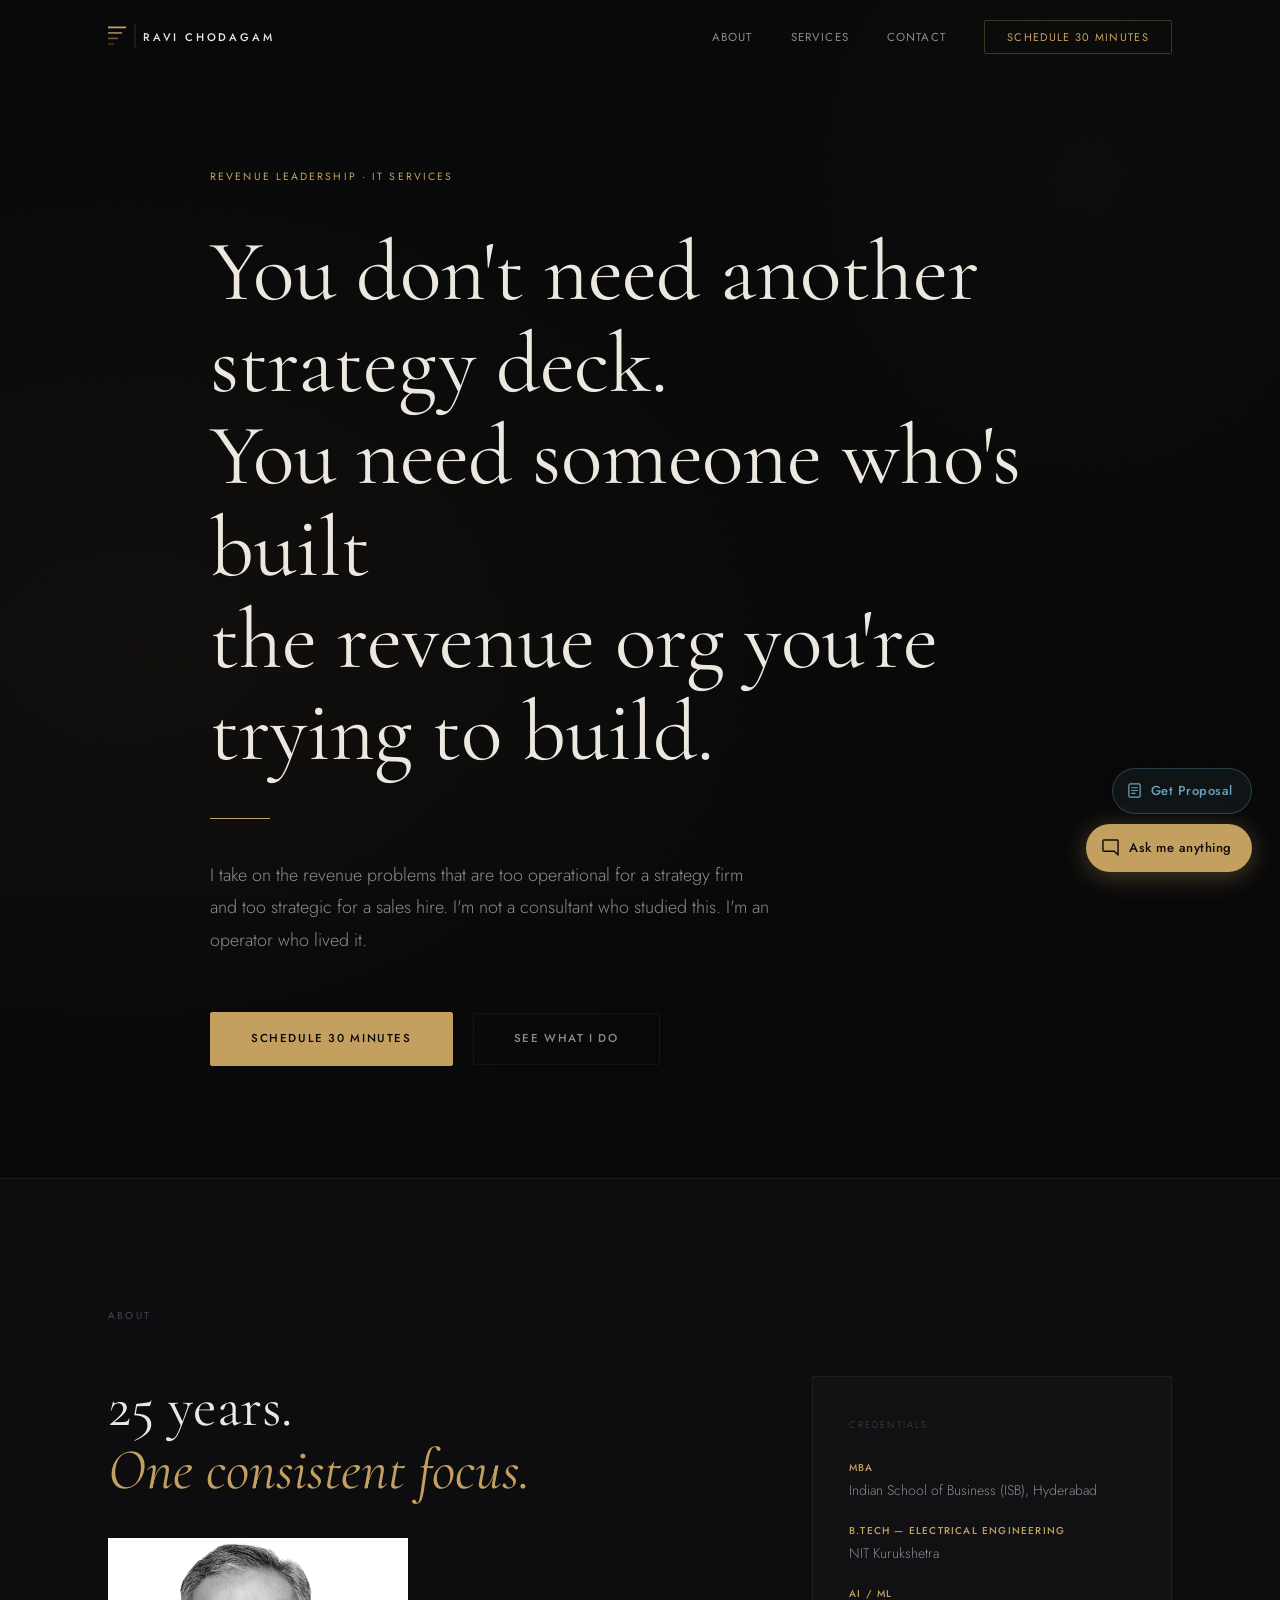
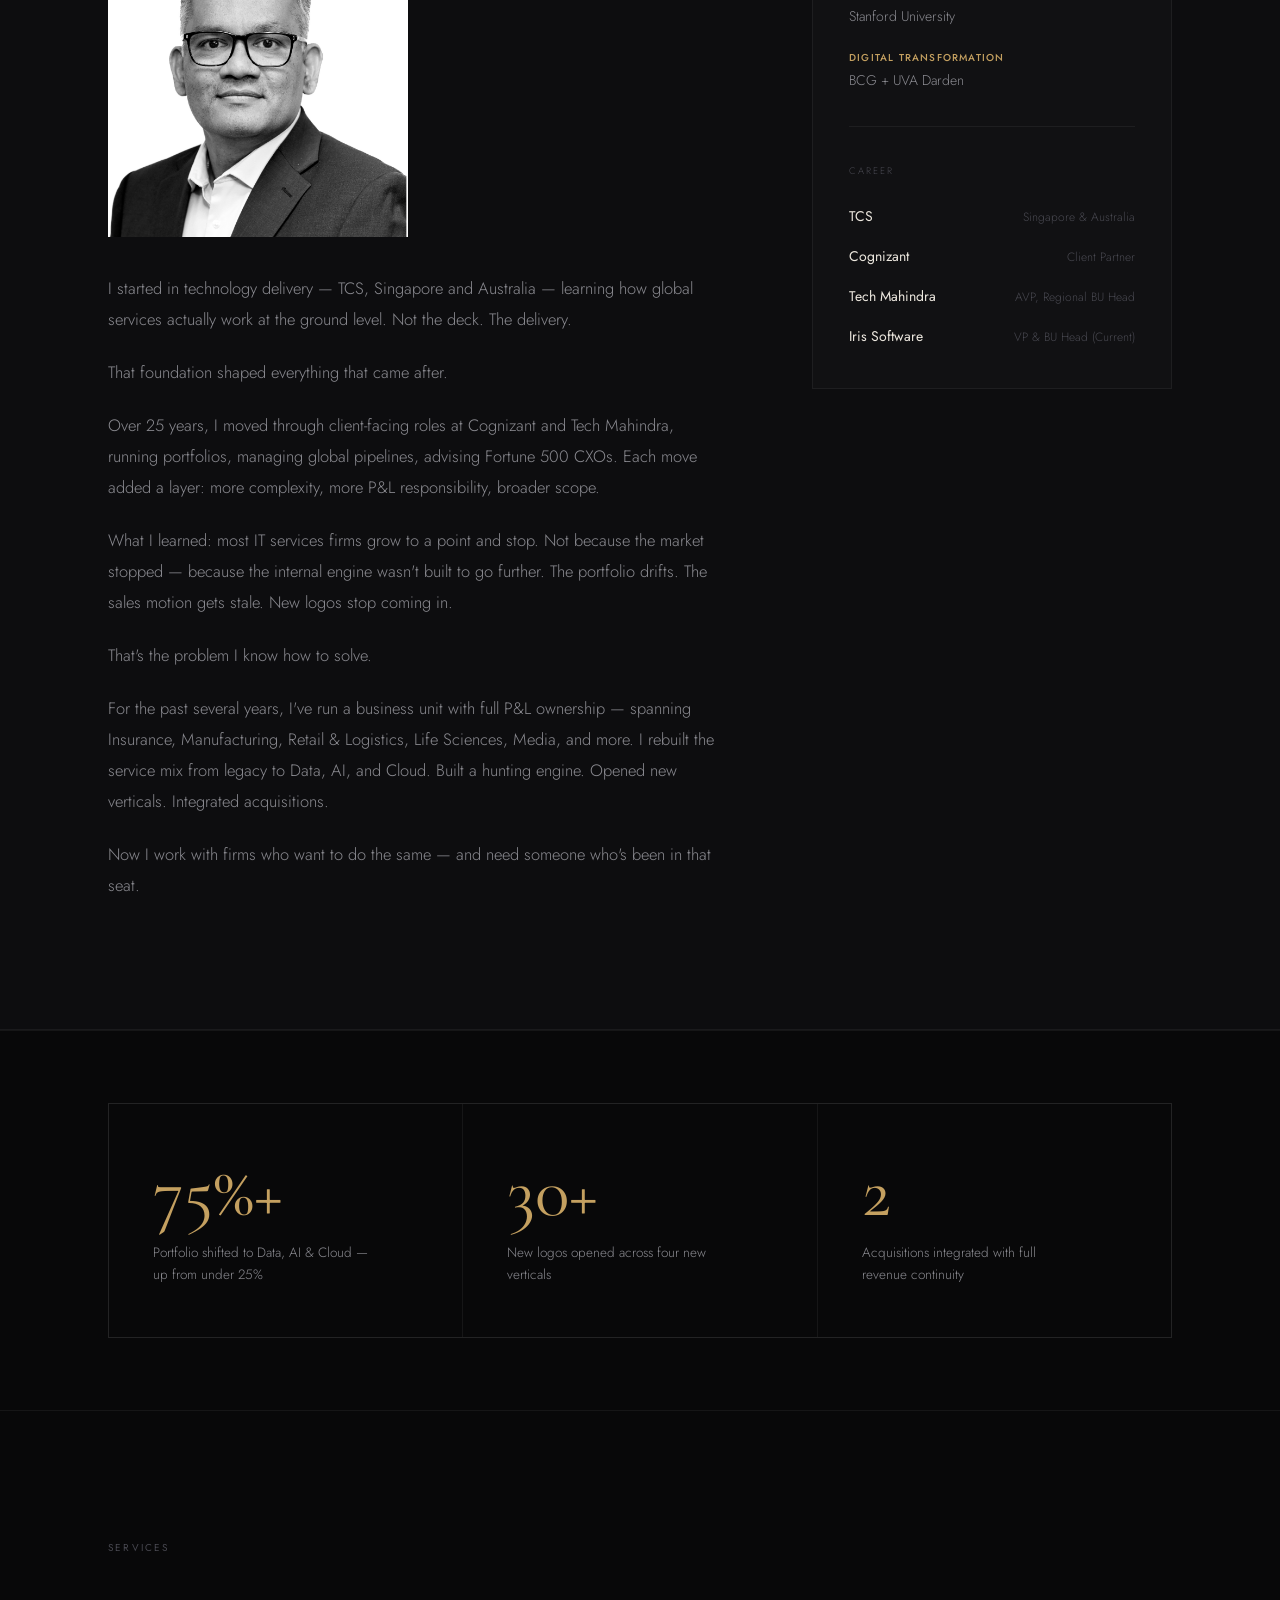
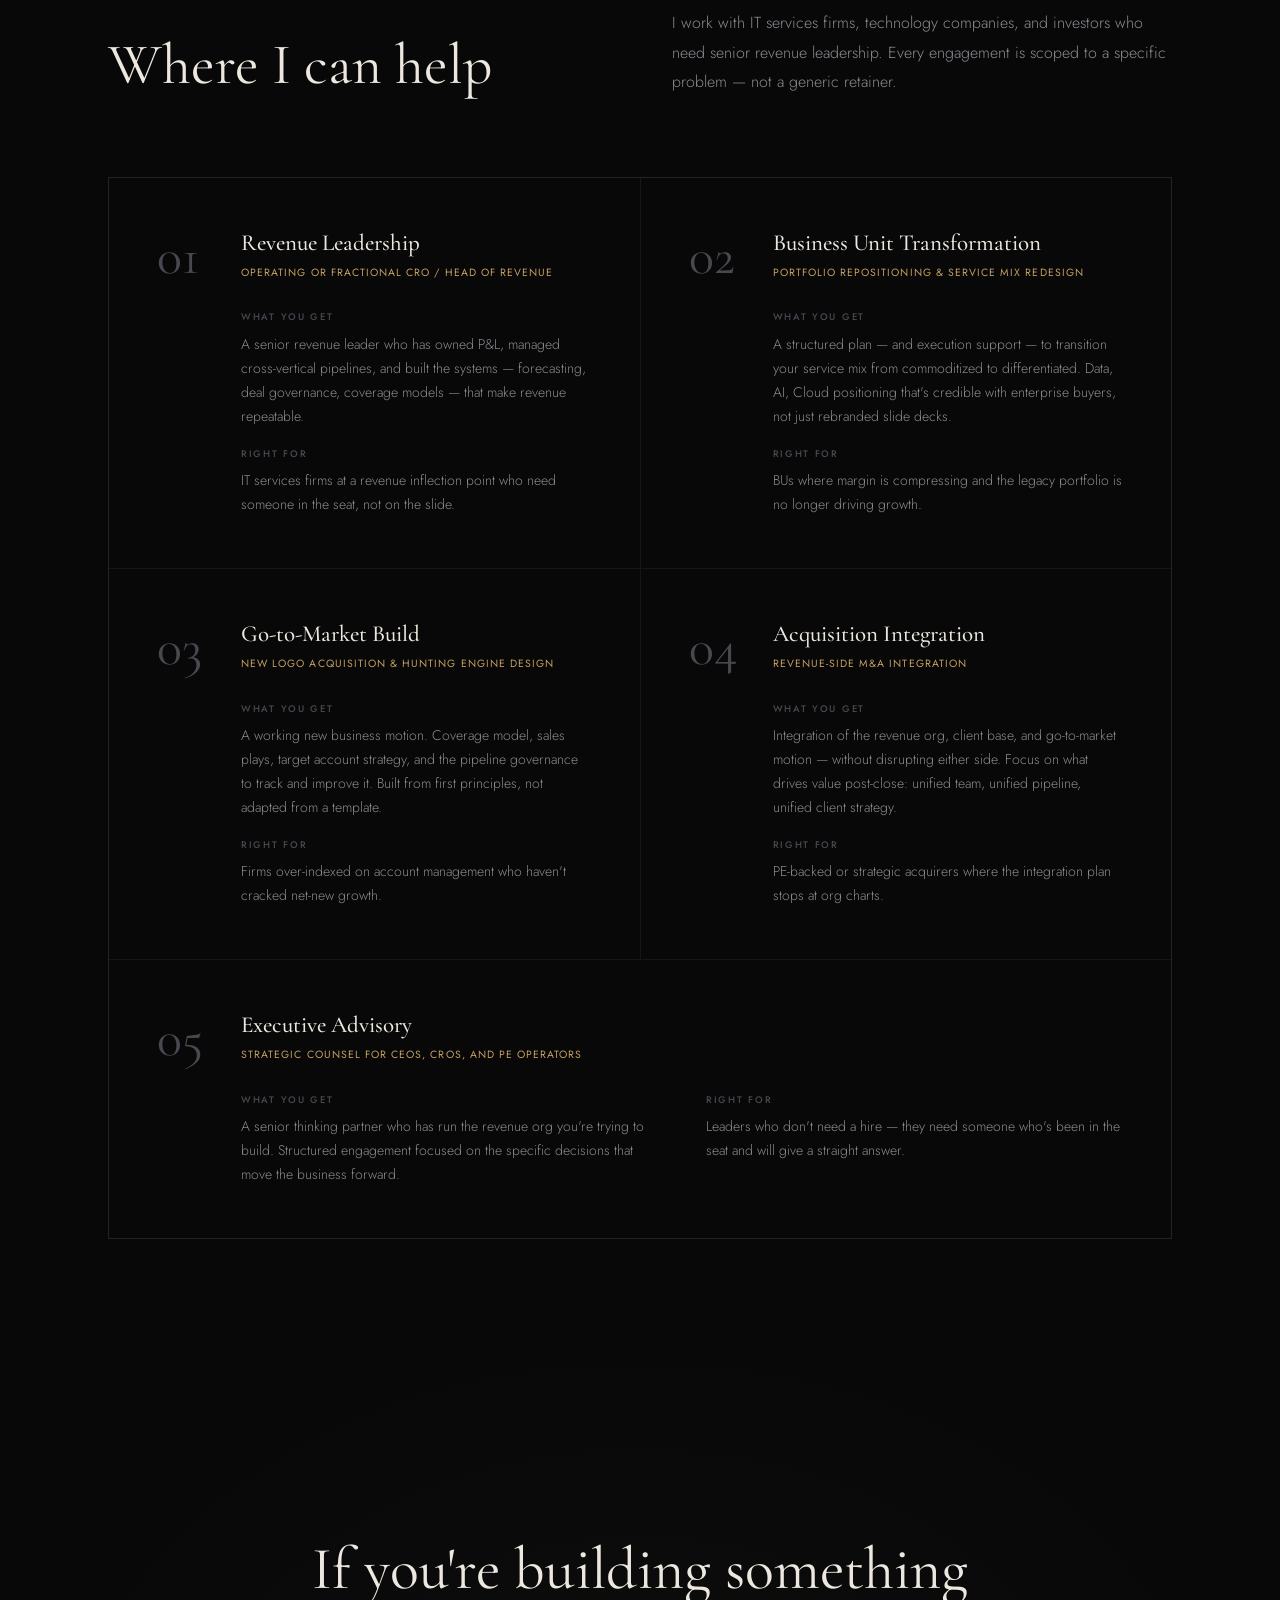
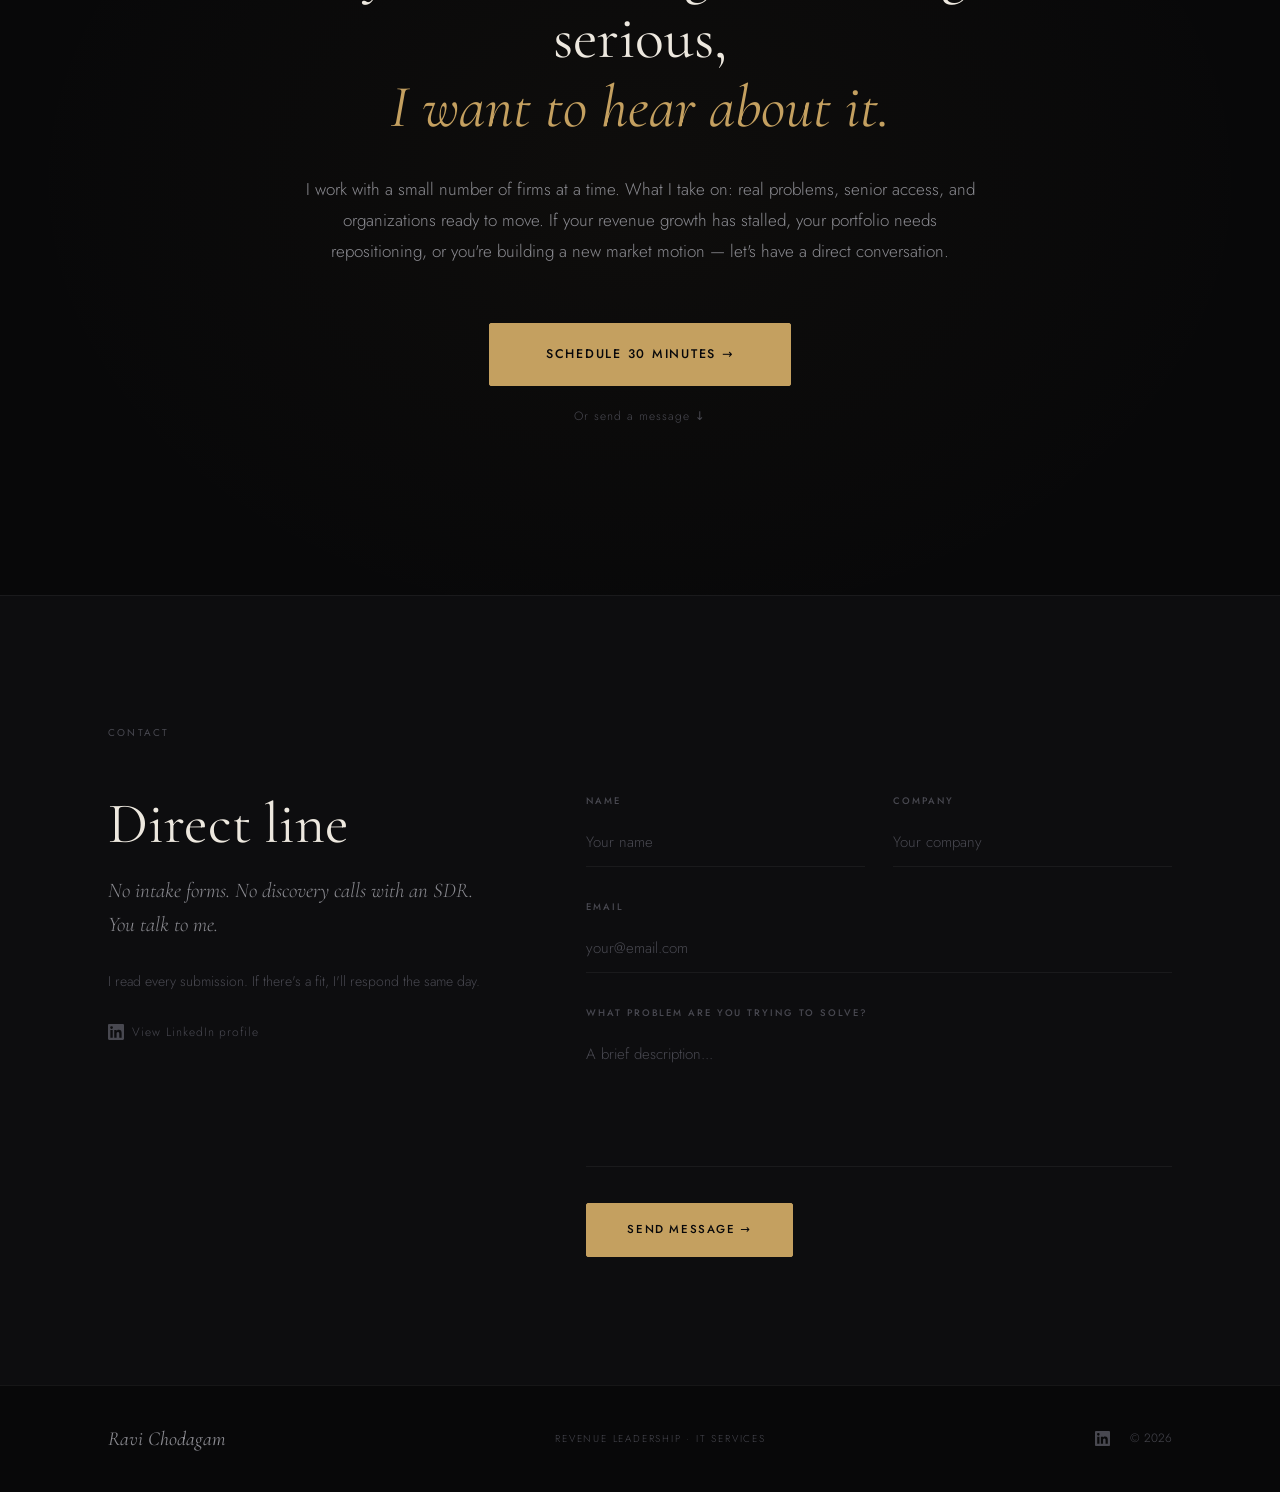
==== commit 50fae59f: "Update hero headline to option 6" ====
--- a/index.html
+++ b/index.html
@@ -63,10 +63,9 @@
         <span class="eyebrow hero-eyebrow">Revenue Leadership &middot; IT Services</span>
 
         <h1 class="hero-headline">
-          I didn't plan to spend<br>
-          25 years in IT services.<br>
-          But I kept finding the<br>
-          same problem worth solving.
+          You don't need another strategy deck.<br>
+          You need someone who's built<br>
+          the revenue org you're trying to build.
         </h1>
 
         <div class="hero-rule" aria-hidden="true"></div>
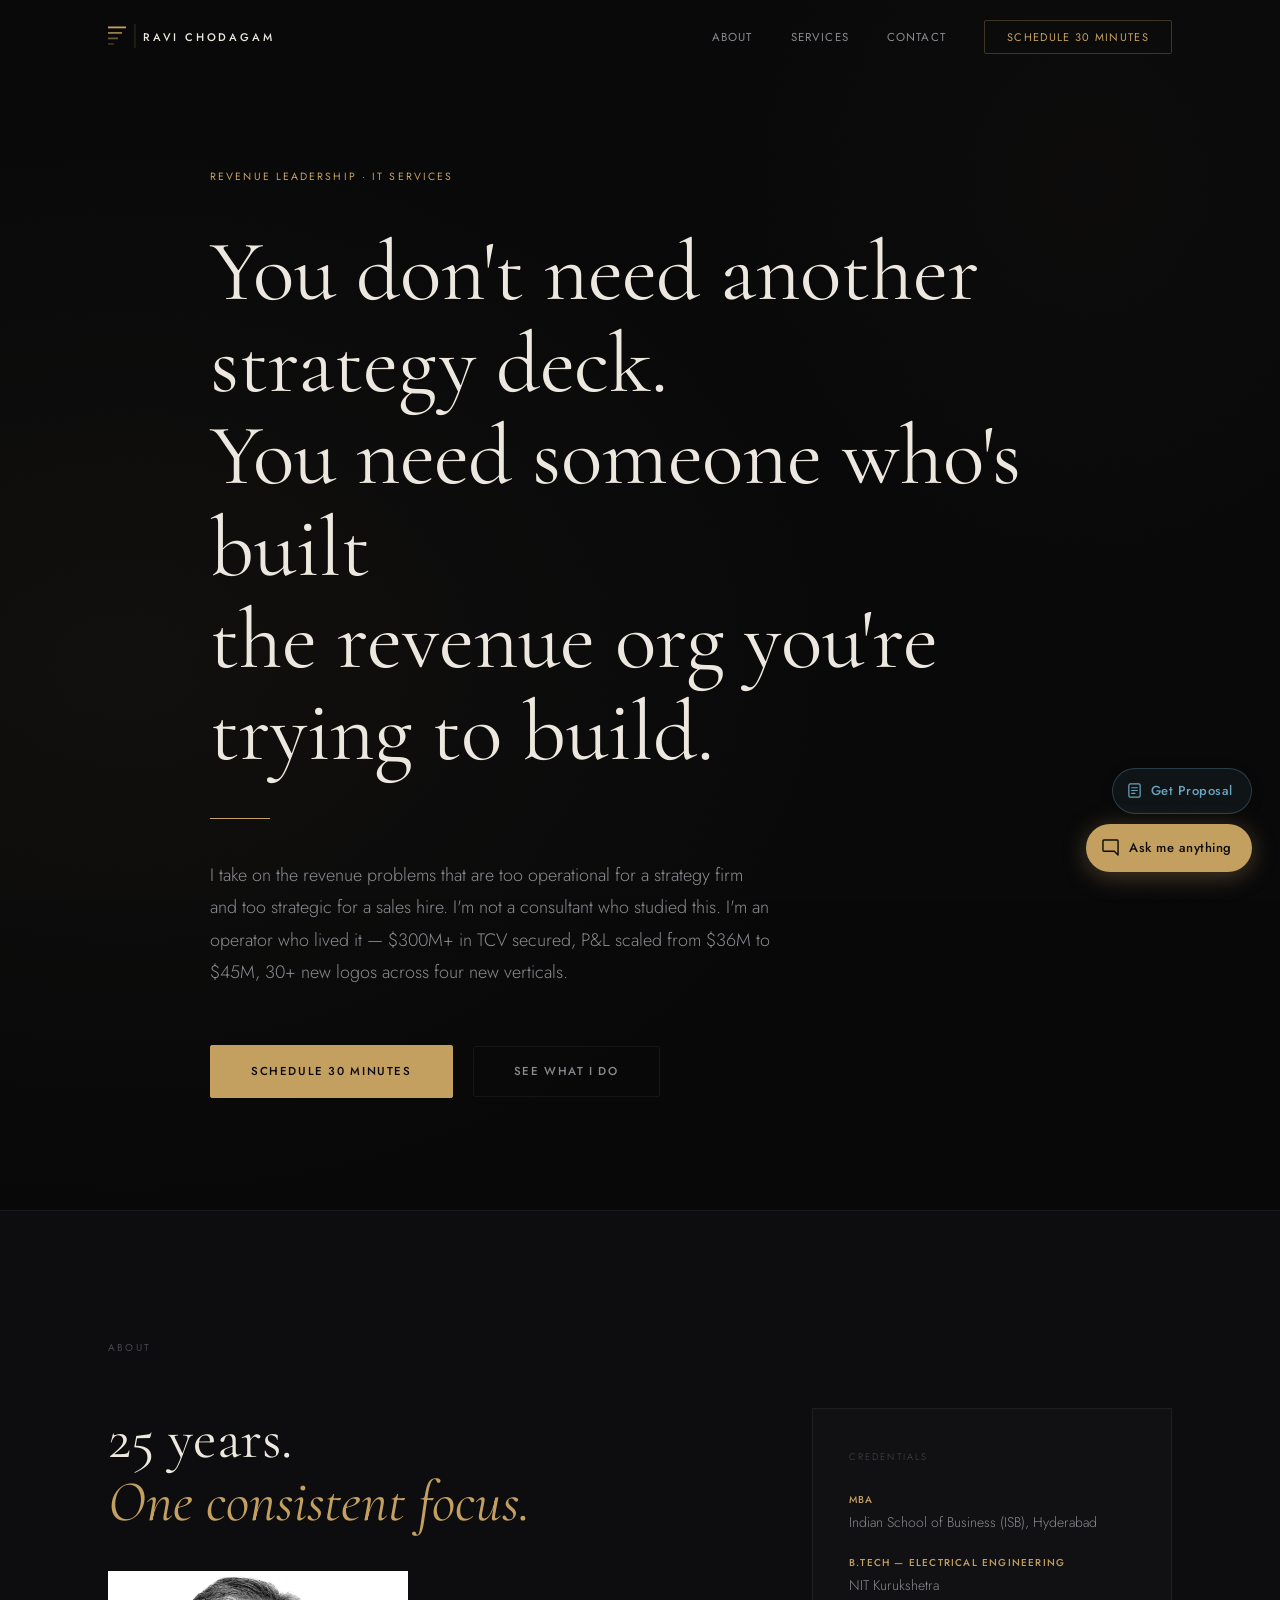
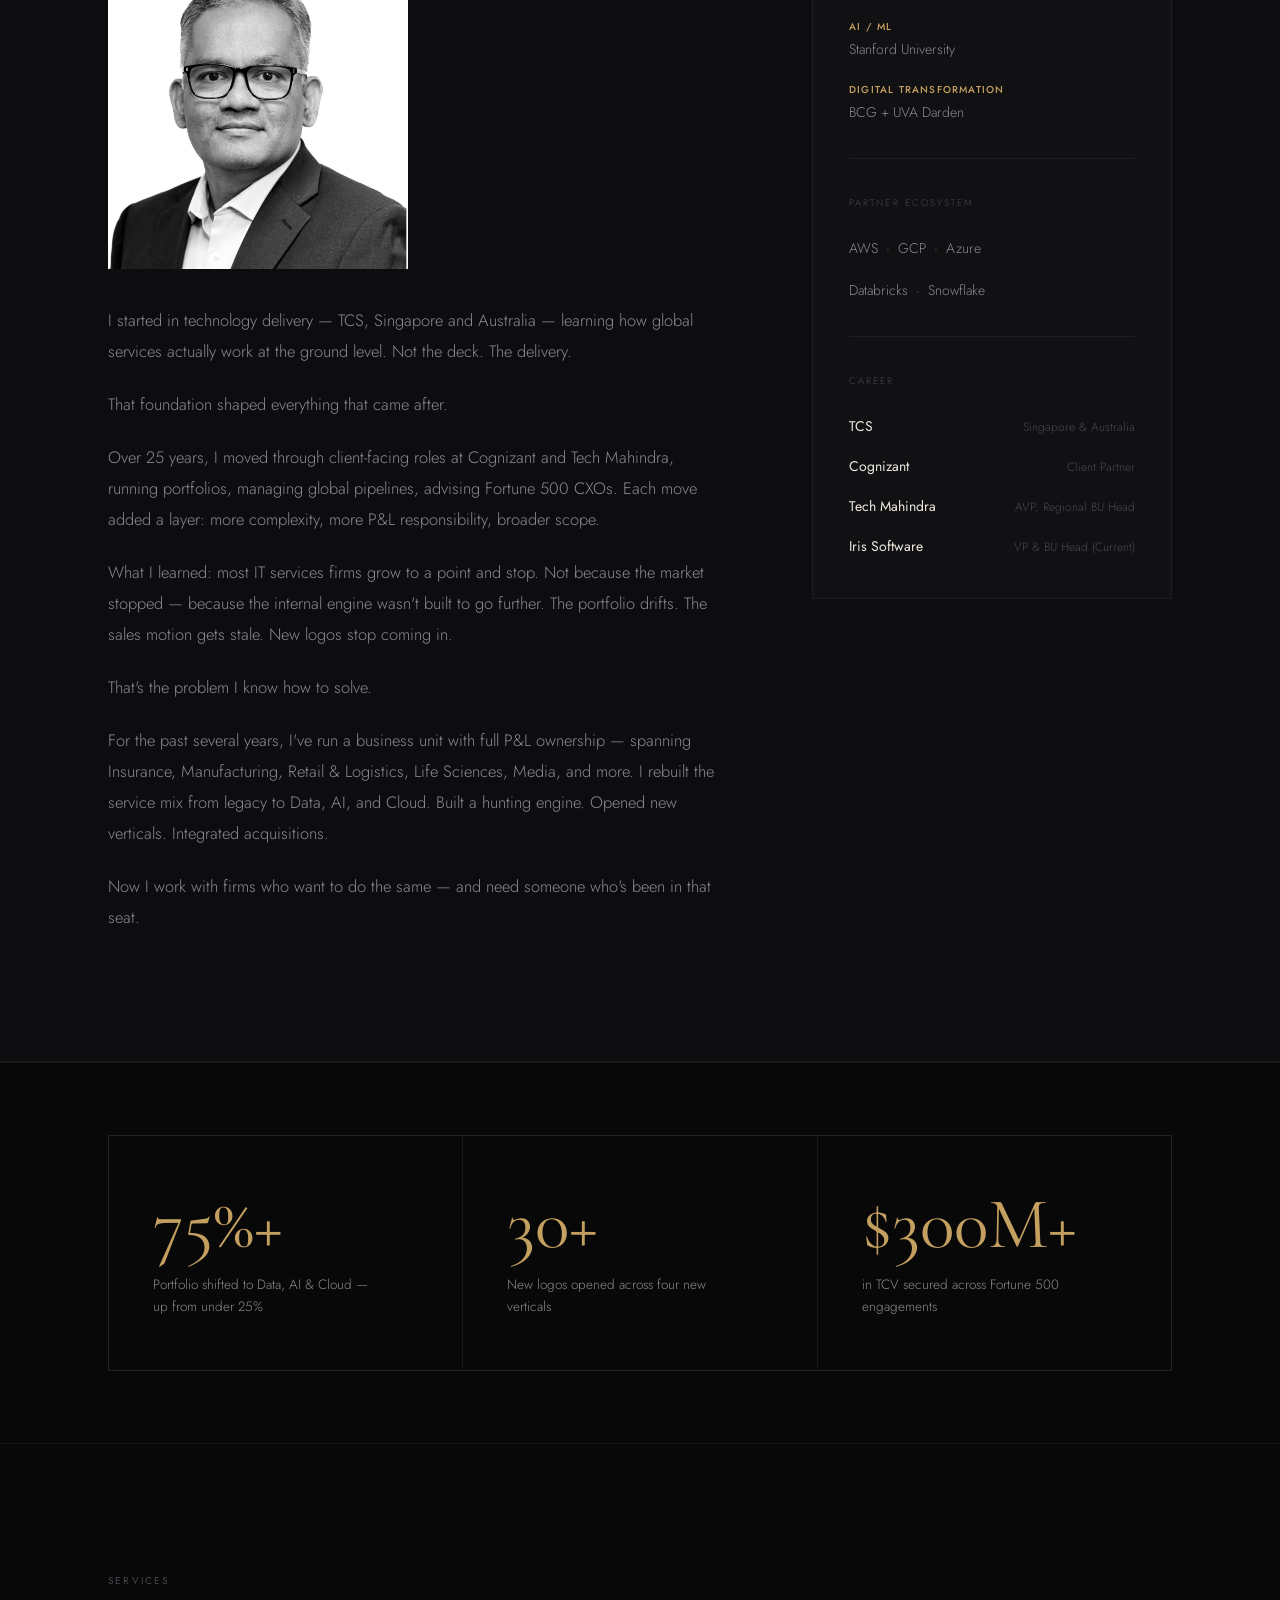
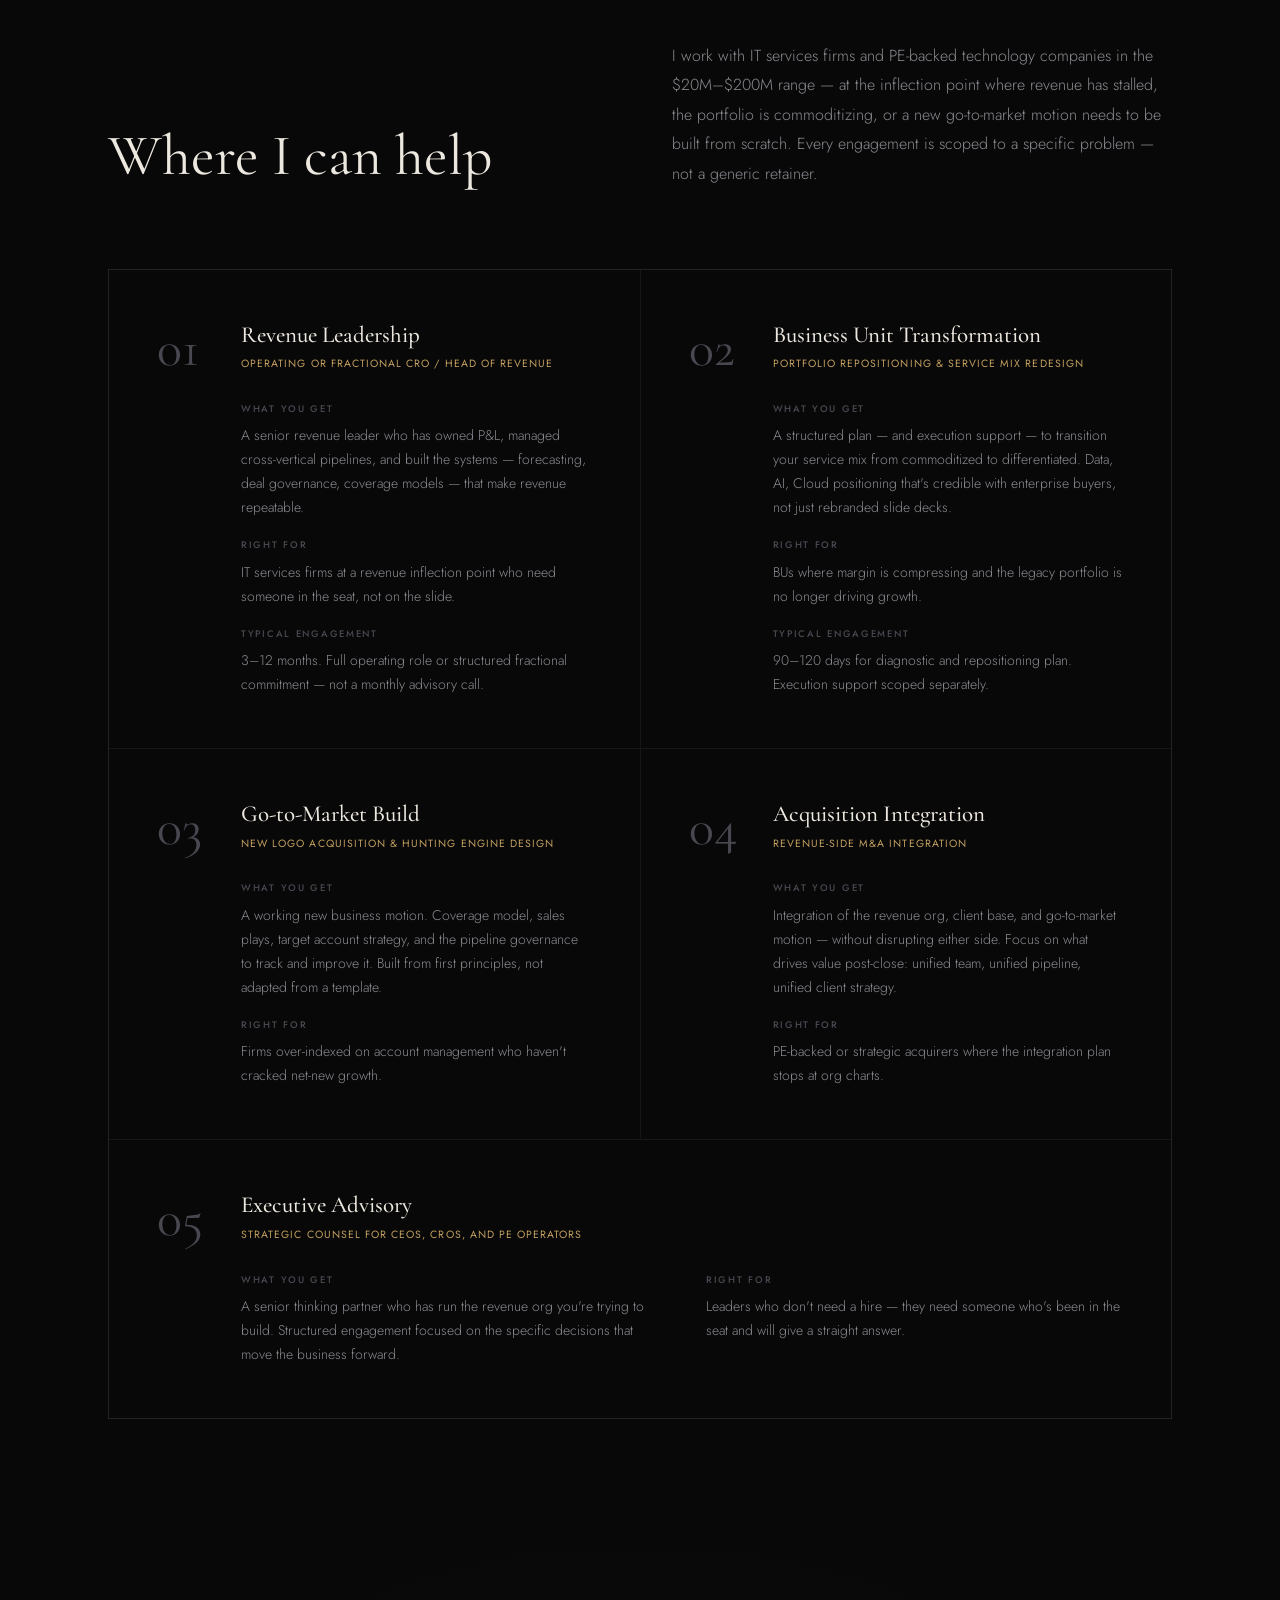
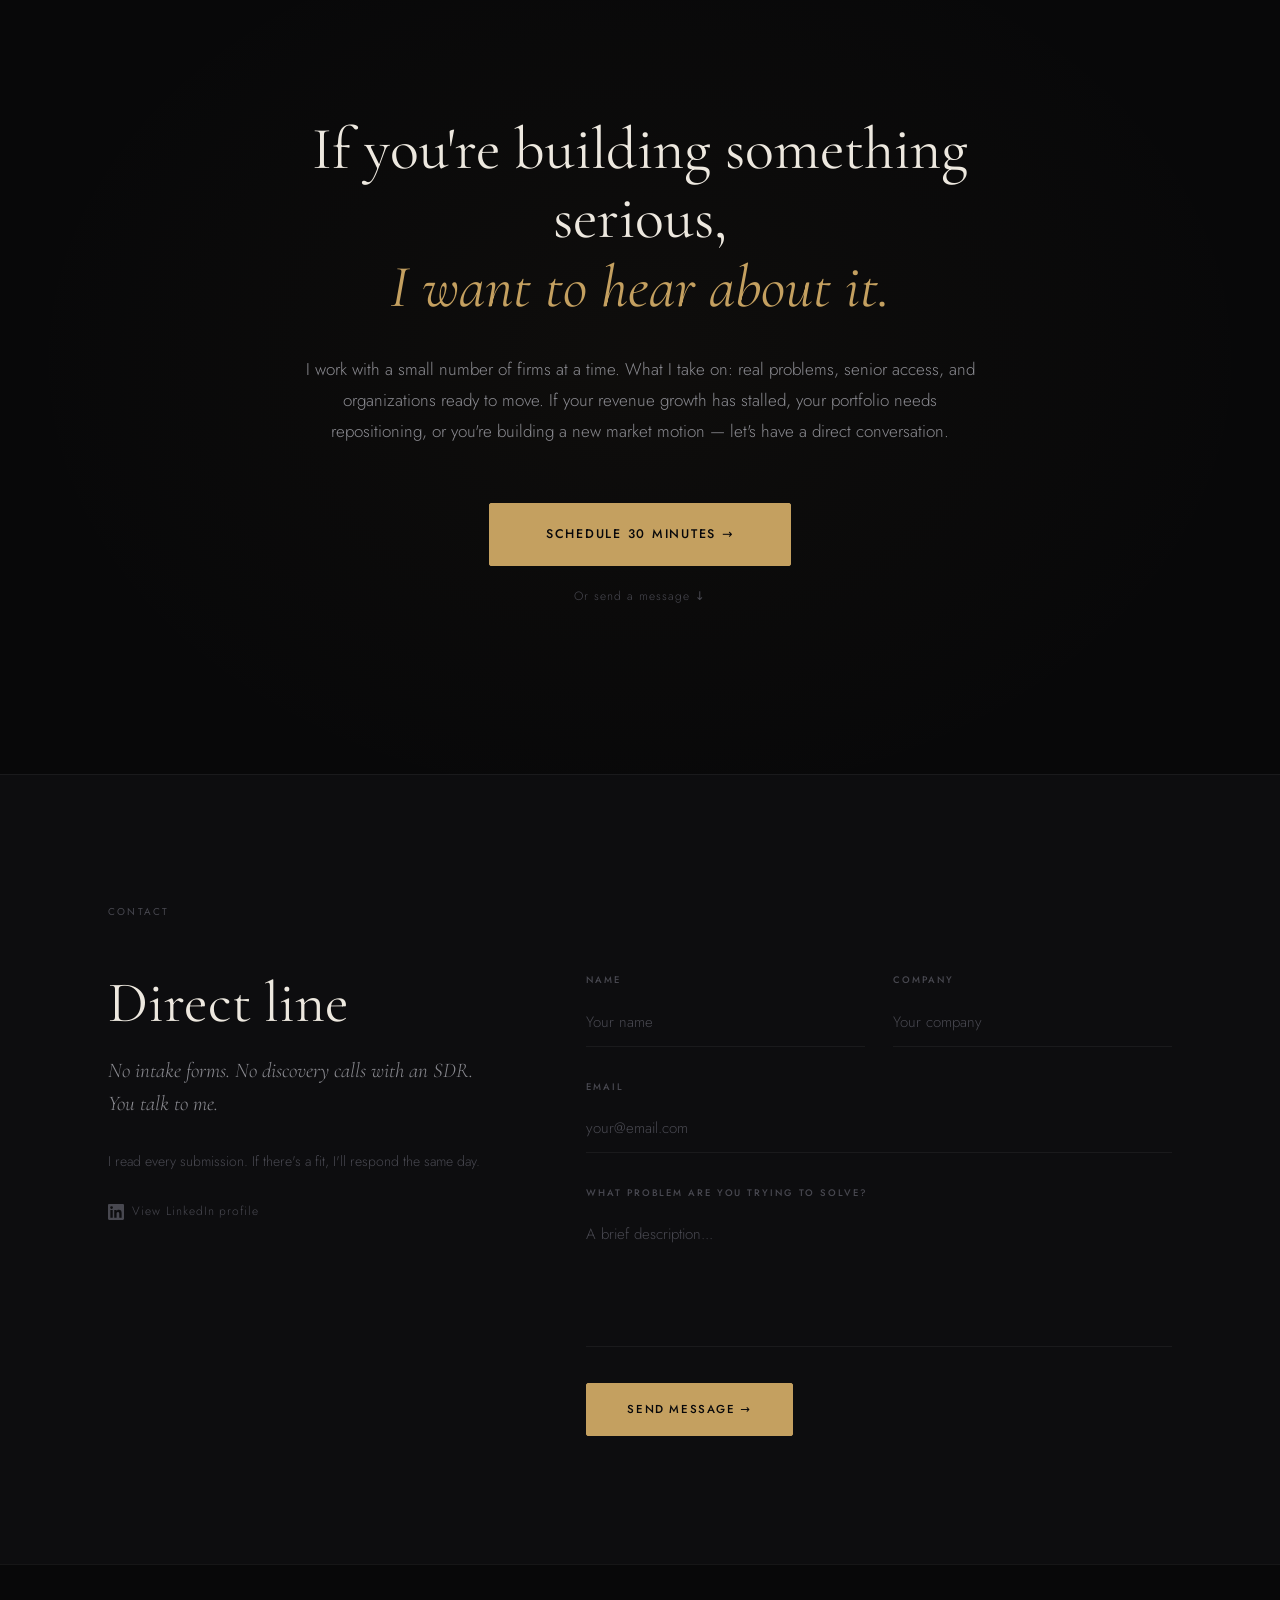
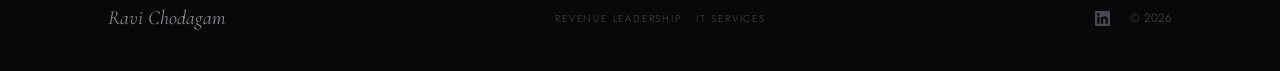
==== commit 1c71c602: "Sharpen positioning: add proof points, M+ TCV stat, partner ecosystem, engagement timelines" ====
--- a/index.html
+++ b/index.html
@@ -73,7 +73,8 @@
         <p class="hero-body">
           I take on the revenue problems that are too operational for a strategy firm
           and too strategic for a sales hire. I'm not a consultant who studied this.
-          I'm an operator who lived it.
+          I'm an operator who lived it — $300M+ in TCV secured, P&amp;L scaled from
+          $36M to $45M, 30+ new logos across four new verticals.
         </p>
 
         <div class="hero-ctas">
@@ -160,6 +161,18 @@
 
           <div class="cred-divider" aria-hidden="true"></div>
 
+          <span class="cred-section-label">Partner Ecosystem</span>
+          <ul class="cred-items" role="list">
+            <li class="cred-item">
+              <span class="cred-name">AWS &nbsp;·&nbsp; GCP &nbsp;·&nbsp; Azure</span>
+            </li>
+            <li class="cred-item">
+              <span class="cred-name">Databricks &nbsp;·&nbsp; Snowflake</span>
+            </li>
+          </ul>
+
+          <div class="cred-divider" aria-hidden="true"></div>
+
           <span class="cred-section-label">Career</span>
           <ul class="career-items" role="list">
             <li class="career-item">
@@ -200,8 +213,8 @@
           <span class="stat-l">New logos opened across four new verticals</span>
         </div>
         <div class="stat reveal reveal-d2">
-          <span class="stat-n">2</span>
-          <span class="stat-l">Acquisitions integrated with full revenue continuity</span>
+          <span class="stat-n">$300M+</span>
+          <span class="stat-l">in TCV secured across Fortune 500 engagements</span>
         </div>
       </div>
     </div>
@@ -219,8 +232,10 @@
           Where I can help
         </h2>
         <p class="services-intro reveal">
-          I work with IT services firms, technology companies, and investors who need
-          senior revenue leadership. Every engagement is scoped to a specific problem —
+          I work with IT services firms and PE-backed technology companies in the
+          $20M–$200M range — at the inflection point where revenue has stalled,
+          the portfolio is commoditizing, or a new go-to-market motion needs to be
+          built from scratch. Every engagement is scoped to a specific problem —
           not a generic retainer.
         </p>
       </div>
@@ -242,6 +257,10 @@
                 <span class="svc-detail-label">Right for</span>
                 <p class="svc-detail-text">IT services firms at a revenue inflection point who need someone in the seat, not on the slide.</p>
               </div>
+              <div class="svc-detail-row">
+                <span class="svc-detail-label">Typical engagement</span>
+                <p class="svc-detail-text">3–12 months. Full operating role or structured fractional commitment — not a monthly advisory call.</p>
+              </div>
             </div>
           </div>
         </article>
@@ -260,6 +279,10 @@
               <div class="svc-detail-row">
                 <span class="svc-detail-label">Right for</span>
                 <p class="svc-detail-text">BUs where margin is compressing and the legacy portfolio is no longer driving growth.</p>
+              </div>
+              <div class="svc-detail-row">
+                <span class="svc-detail-label">Typical engagement</span>
+                <p class="svc-detail-text">90–120 days for diagnostic and repositioning plan. Execution support scoped separately.</p>
               </div>
             </div>
           </div>
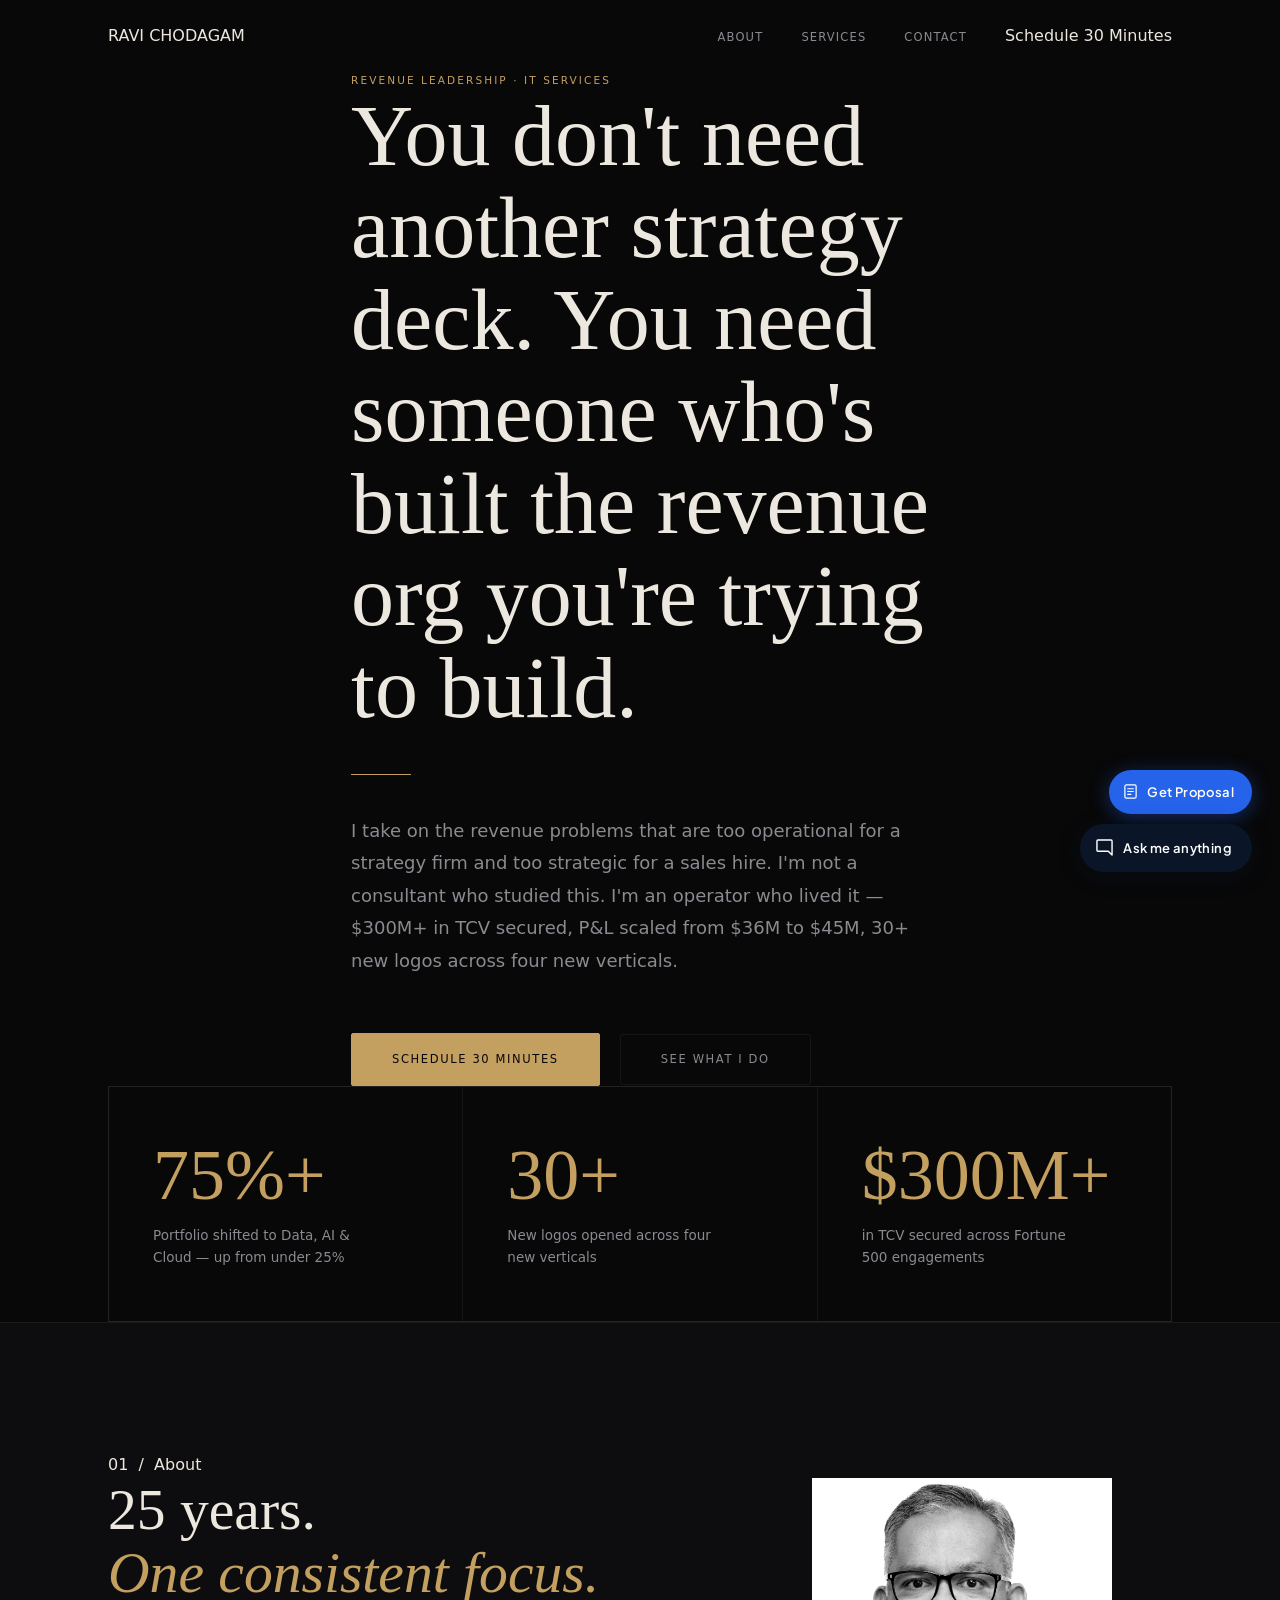
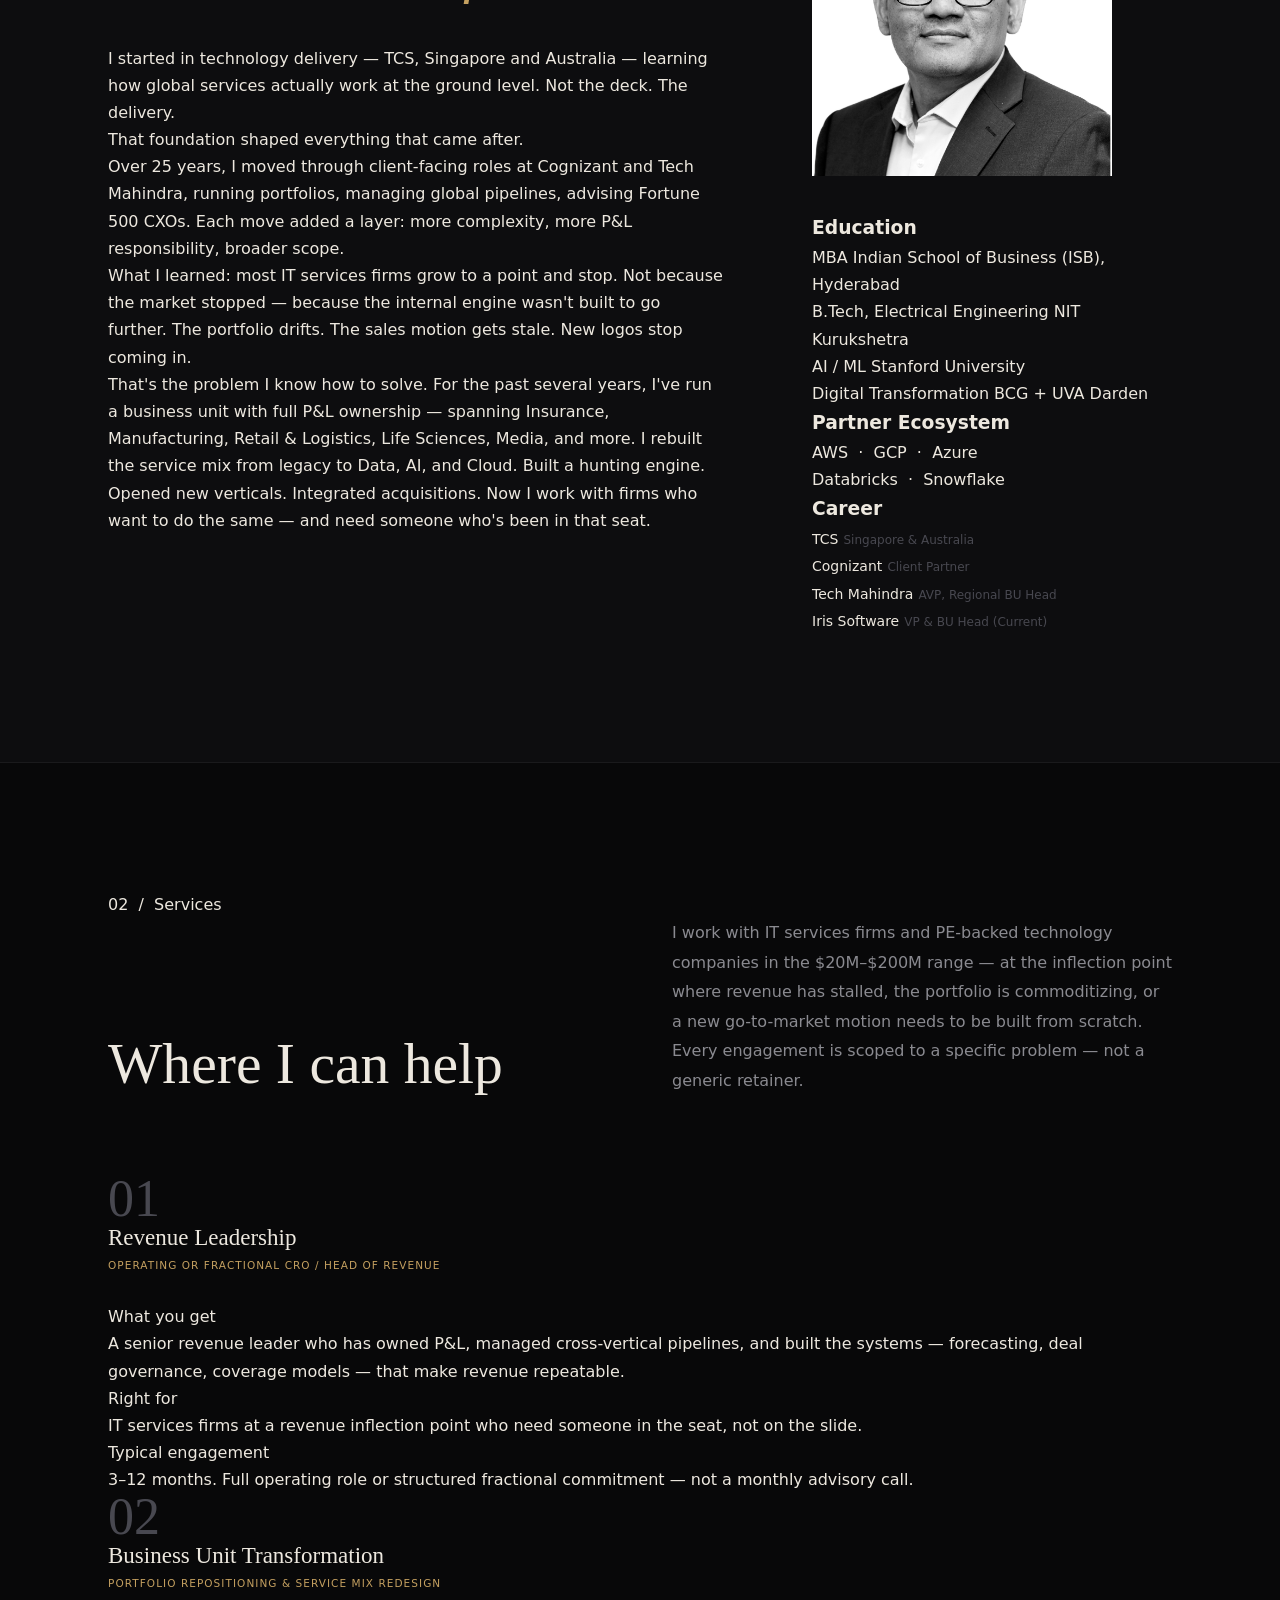
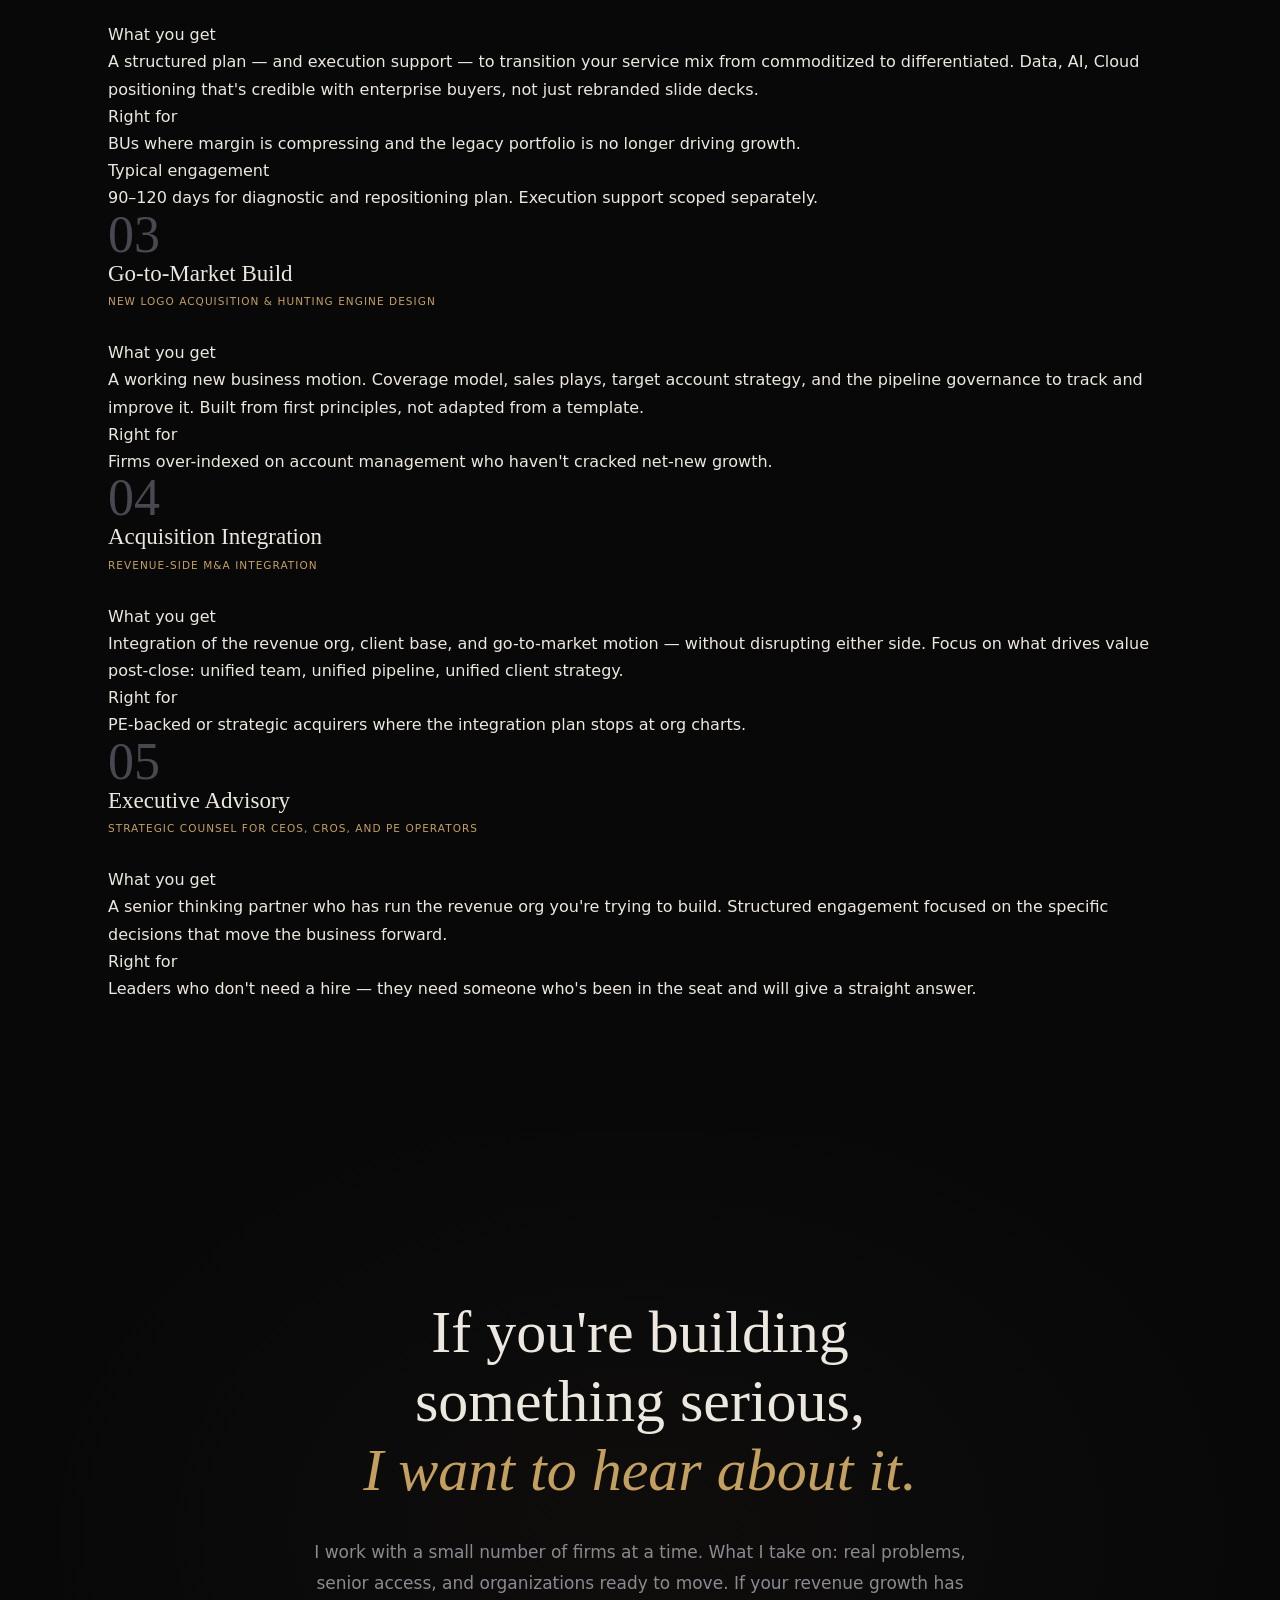
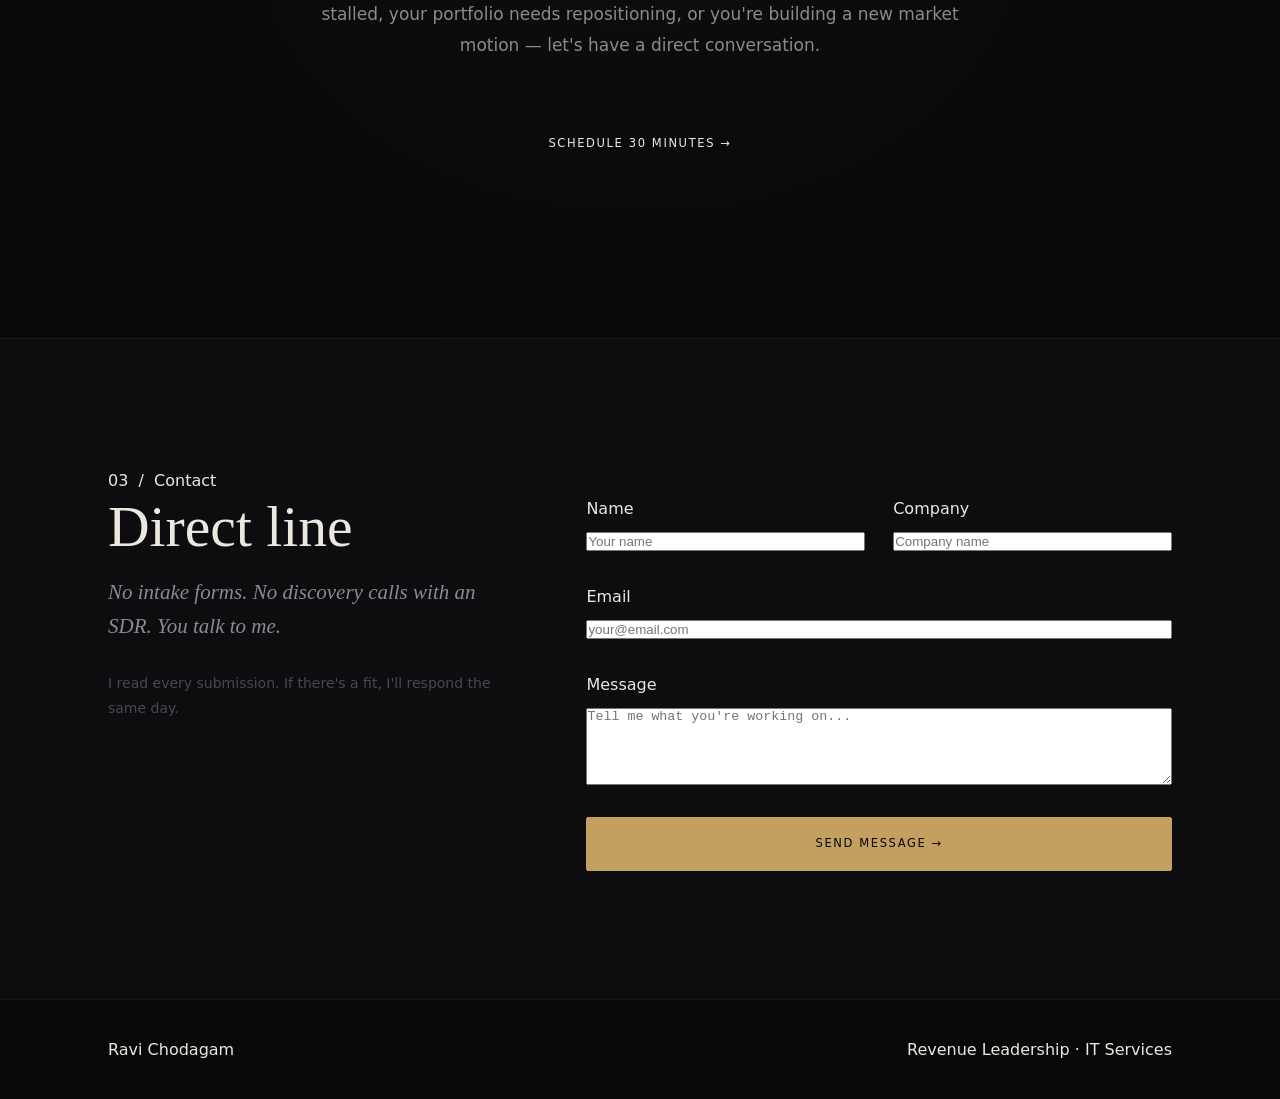
==== commit 82eb5388: "Restore chat widget and proposal intake to V2 design" ====
--- a/index.html
+++ b/index.html
@@ -3,52 +3,31 @@
 <head>
   <meta charset="UTF-8">
   <meta name="viewport" content="width=device-width, initial-scale=1.0">
-  <meta name="description" content="Ravi Chodagam — Revenue leadership for IT services firms. 25 years running P&L, building new business engines, and transforming portfolios for the AI and Cloud era.">
+  <meta name="description" content="Ravi Chodagam — Revenue Leadership for IT Services. 25 years running P&L, building new business engines, and transforming portfolios for the AI and Cloud era.">
   <title>Ravi Chodagam — Revenue Leadership for IT Services</title>
   <link rel="preconnect" href="https://fonts.googleapis.com">
   <link rel="preconnect" href="https://fonts.gstatic.com" crossorigin>
-  <link href="https://fonts.googleapis.com/css2?family=Cormorant+Garamond:ital,wght@0,400;0,500;0,600;1,400;1,500&family=Jost:wght@300;400;500&display=swap" rel="stylesheet">
+  <link href="https://fonts.googleapis.com/css2?family=Plus+Jakarta+Sans:ital,wght@0,300;0,400;0,500;0,600;0,700;0,800;1,300;1,400&display=swap" rel="stylesheet">
   <link rel="stylesheet" href="styles.css">
 </head>
 <body>
 
-  <!-- Grain texture overlay -->
-  <div class="grain" aria-hidden="true"></div>
-
   <!-- =========================================================
        NAVIGATION
   ========================================================= -->
-  <nav class="nav" id="nav" role="navigation" aria-label="Main navigation">
-    <div class="nav-inner container">
-      <a href="#" class="nav-brand" aria-label="Ravi Chodagam — home">
-        <!-- Logo 1: inline SVG — compact nav version -->
-        <svg class="nav-logo" xmlns="http://www.w3.org/2000/svg" viewBox="0 0 200 28" fill="none" aria-hidden="true">
-          <!-- Mark: 4 ascending bars, bottom → top -->
-          <rect x="0" y="21" width="6"  height="1.8" fill="#c4a060" opacity="0.28"/>
-          <rect x="0" y="15.5" width="10" height="1.8" fill="#c4a060" opacity="0.50"/>
-          <rect x="0" y="10"  width="14" height="1.8" fill="#c4a060" opacity="0.75"/>
-          <rect x="0" y="4.5" width="18" height="1.8" fill="#c4a060"/>
-          <!-- Separator -->
-          <line x1="27" y1="2" x2="27" y2="26" stroke="#c4a060" stroke-width="0.75" opacity="0.32"/>
-          <!-- Wordmark -->
-          <text x="35" y="18.5"
-                font-family="'Jost', 'Helvetica Neue', Helvetica, Arial, sans-serif"
-                font-weight="500" font-size="11" letter-spacing="2.8"
-                fill="#ede8df">RAVI CHODAGAM</text>
-        </svg>
-      </a>
-
-      <button class="nav-hamburger" id="navHamburger" aria-label="Open navigation menu" aria-expanded="false" aria-controls="navLinks">
-        <span></span>
-        <span></span>
-        <span></span>
+  <nav class="nav" id="nav">
+    <div class="container nav-inner">
+      <a href="#" class="nav-brand" aria-label="Ravi Chodagam — home">RAVI CHODAGAM</a>
+
+      <button class="nav-hamburger" id="navToggle" aria-label="Toggle navigation" aria-expanded="false">
+        <span></span><span></span><span></span>
       </button>
 
       <ul class="nav-links" id="navLinks" role="list">
         <li><a href="#about" class="nav-link">About</a></li>
         <li><a href="#services" class="nav-link">Services</a></li>
         <li><a href="#contact" class="nav-link">Contact</a></li>
-        <li><a href="#contact" class="nav-cta-link">Schedule 30 Minutes</a></li>
+        <li><a href="#contact" class="nav-cta">Schedule 30 Minutes</a></li>
       </ul>
     </div>
   </nav>
@@ -56,30 +35,59 @@
   <!-- =========================================================
        HERO
   ========================================================= -->
-  <section class="hero" id="hero" aria-label="Introduction">
-    <div class="hero-bg" aria-hidden="true"></div>
+  <section class="hero" aria-label="Introduction">
+    <div class="hero-topbar" aria-hidden="true"></div>
     <div class="container">
-      <div class="hero-content">
-        <span class="eyebrow hero-eyebrow">Revenue Leadership &middot; IT Services</span>
-
-        <h1 class="hero-headline">
-          You don't need another strategy deck.<br>
-          You need someone who's built<br>
-          the revenue org you're trying to build.
-        </h1>
-
-        <div class="hero-rule" aria-hidden="true"></div>
-
-        <p class="hero-body">
-          I take on the revenue problems that are too operational for a strategy firm
-          and too strategic for a sales hire. I'm not a consultant who studied this.
-          I'm an operator who lived it — $300M+ in TCV secured, P&amp;L scaled from
-          $36M to $45M, 30+ new logos across four new verticals.
-        </p>
-
-        <div class="hero-ctas">
-          <a href="#contact" class="btn btn-primary">Schedule 30 Minutes</a>
-          <a href="#services" class="btn btn-ghost">See What I Do</a>
+      <div class="hero-inner">
+
+        <div class="hero-left">
+          <p class="eyebrow">Revenue Leadership &middot; IT Services</p>
+          <h1 class="hero-headline">
+            You don't need<br>
+            another strategy<br>
+            deck. You need<br>
+            someone who's<br>
+            built the revenue<br>
+            org you're trying<br>
+            to build.
+          </h1>
+        </div>
+
+        <div class="hero-right">
+          <div class="hero-rule" aria-hidden="true"></div>
+          <p class="hero-body">
+            I take on the revenue problems that are too operational for a strategy firm
+            and too strategic for a sales hire. I'm not a consultant who studied this.
+            I'm an operator who lived it — $300M+ in TCV secured, P&amp;L scaled from
+            $36M to $45M, 30+ new logos across four new verticals.
+          </p>
+          <div class="hero-ctas">
+            <a href="#contact" class="btn btn-primary">Schedule 30 Minutes</a>
+            <a href="#services" class="btn btn-ghost">See What I Do</a>
+          </div>
+        </div>
+
+      </div>
+    </div>
+  </section>
+
+  <!-- =========================================================
+       STATS BAND
+  ========================================================= -->
+  <section class="stats" aria-label="Impact at a glance">
+    <div class="container">
+      <div class="stats-grid">
+        <div class="stat">
+          <span class="stat-n">75%+</span>
+          <span class="stat-l">Portfolio shifted to Data, AI &amp; Cloud — up from under 25%</span>
+        </div>
+        <div class="stat">
+          <span class="stat-n">30+</span>
+          <span class="stat-l">New logos opened across four new verticals</span>
+        </div>
+        <div class="stat">
+          <span class="stat-n">$300M+</span>
+          <span class="stat-l">in TCV secured across Fortune 500 engagements</span>
         </div>
       </div>
     </div>
@@ -90,132 +98,91 @@
   ========================================================= -->
   <section class="about section" id="about" aria-labelledby="about-heading">
     <div class="container">
-      <span class="section-kicker reveal">About</span>
+      <span class="section-label">01 &nbsp;/&nbsp; About</span>
       <div class="about-grid">
 
-        <div class="about-text">
-          <h2 class="section-heading reveal" id="about-heading">
+        <div class="about-left">
+          <h2 class="section-heading" id="about-heading">
             25 years.<br><em>One consistent focus.</em>
           </h2>
-
-          <figure class="about-photo reveal">
+          <div class="about-body">
+            <p>I started in technology delivery — TCS, Singapore and Australia — learning
+            how global services actually work at the ground level. Not the deck. The delivery.</p>
+            <p>That foundation shaped everything that came after.</p>
+            <p>Over 25 years, I moved through client-facing roles at Cognizant and
+            Tech Mahindra, running portfolios, managing global pipelines, advising
+            Fortune 500 CXOs. Each move added a layer: more complexity, more P&amp;L
+            responsibility, broader scope.</p>
+            <p>What I learned: most IT services firms grow to a point and stop. Not
+            because the market stopped — because the internal engine wasn't built
+            to go further. The portfolio drifts. The sales motion gets stale. New
+            logos stop coming in.</p>
+            <p>That's the problem I know how to solve. For the past several years,
+            I've run a business unit with full P&amp;L ownership — spanning Insurance,
+            Manufacturing, Retail &amp; Logistics, Life Sciences, Media, and more. I rebuilt
+            the service mix from legacy to Data, AI, and Cloud. Built a hunting engine.
+            Opened new verticals. Integrated acquisitions. Now I work with firms who
+            want to do the same — and need someone who's been in that seat.</p>
+          </div>
+        </div>
+
+        <aside class="about-right">
+          <figure class="about-photo">
             <img src="ravi.jpg" alt="Ravi Chodagam" width="1092" height="1092">
           </figure>
 
-          <p class="reveal">
-            I started in technology delivery — TCS, Singapore and Australia — learning
-            how global services actually work at the ground level. Not the deck.
-            The delivery.
-          </p>
-          <p class="reveal">
-            That foundation shaped everything that came after.
-          </p>
-          <p class="reveal">
-            Over 25 years, I moved through client-facing roles at Cognizant and
-            Tech Mahindra, running portfolios, managing global pipelines, advising
-            Fortune 500 CXOs. Each move added a layer: more complexity, more P&amp;L
-            responsibility, broader scope.
-          </p>
-          <p class="reveal">
-            What I learned: most IT services firms grow to a point and stop. Not
-            because the market stopped — because the internal engine wasn't built
-            to go further. The portfolio drifts. The sales motion gets stale. New
-            logos stop coming in.
-          </p>
-          <p class="reveal">
-            That's the problem I know how to solve.
-          </p>
-          <p class="reveal">
-            For the past several years, I've run a business unit with full P&amp;L
-            ownership — spanning Insurance, Manufacturing, Retail &amp; Logistics,
-            Life Sciences, Media, and more. I rebuilt the service mix from legacy
-            to Data, AI, and Cloud. Built a hunting engine. Opened new verticals.
-            Integrated acquisitions.
-          </p>
-          <p class="reveal">
-            Now I work with firms who want to do the same — and need someone
-            who's been in that seat.
-          </p>
-        </div>
-
-        <aside class="cred-card reveal" aria-label="Credentials and career history">
-          <span class="cred-section-label">Credentials</span>
-          <ul class="cred-items" role="list">
-            <li class="cred-item">
-              <span class="cred-type">MBA</span>
-              <span class="cred-name">Indian School of Business (ISB), Hyderabad</span>
-            </li>
-            <li class="cred-item">
-              <span class="cred-type">B.Tech — Electrical Engineering</span>
-              <span class="cred-name">NIT Kurukshetra</span>
-            </li>
-            <li class="cred-item">
-              <span class="cred-type">AI / ML</span>
-              <span class="cred-name">Stanford University</span>
-            </li>
-            <li class="cred-item">
-              <span class="cred-type">Digital Transformation</span>
-              <span class="cred-name">BCG + UVA Darden</span>
-            </li>
-          </ul>
-
-          <div class="cred-divider" aria-hidden="true"></div>
-
-          <span class="cred-section-label">Partner Ecosystem</span>
-          <ul class="cred-items" role="list">
-            <li class="cred-item">
-              <span class="cred-name">AWS &nbsp;·&nbsp; GCP &nbsp;·&nbsp; Azure</span>
-            </li>
-            <li class="cred-item">
-              <span class="cred-name">Databricks &nbsp;·&nbsp; Snowflake</span>
-            </li>
-          </ul>
-
-          <div class="cred-divider" aria-hidden="true"></div>
-
-          <span class="cred-section-label">Career</span>
-          <ul class="career-items" role="list">
-            <li class="career-item">
-              <span class="career-firm">TCS</span>
-              <span class="career-role">Singapore &amp; Australia</span>
-            </li>
-            <li class="career-item">
-              <span class="career-firm">Cognizant</span>
-              <span class="career-role">Client Partner</span>
-            </li>
-            <li class="career-item">
-              <span class="career-firm">Tech Mahindra</span>
-              <span class="career-role">AVP, Regional BU Head</span>
-            </li>
-            <li class="career-item">
-              <span class="career-firm">Iris Software</span>
-              <span class="career-role">VP &amp; BU Head (Current)</span>
-            </li>
-          </ul>
+          <div class="cred-panel">
+            <div class="cred-group">
+              <h3 class="cred-group-label">Education</h3>
+              <ul class="cred-list" role="list">
+                <li>
+                  <span class="cred-degree">MBA</span>
+                  <span class="cred-school">Indian School of Business (ISB), Hyderabad</span>
+                </li>
+                <li>
+                  <span class="cred-degree">B.Tech, Electrical Engineering</span>
+                  <span class="cred-school">NIT Kurukshetra</span>
+                </li>
+                <li>
+                  <span class="cred-degree">AI / ML</span>
+                  <span class="cred-school">Stanford University</span>
+                </li>
+                <li>
+                  <span class="cred-degree">Digital Transformation</span>
+                  <span class="cred-school">BCG + UVA Darden</span>
+                </li>
+              </ul>
+            </div>
+
+            <div class="cred-group">
+              <h3 class="cred-group-label">Partner Ecosystem</h3>
+              <p class="partners">AWS &nbsp;&middot;&nbsp; GCP &nbsp;&middot;&nbsp; Azure<br>Databricks &nbsp;&middot;&nbsp; Snowflake</p>
+            </div>
+
+            <div class="cred-group">
+              <h3 class="cred-group-label">Career</h3>
+              <ul class="career-list" role="list">
+                <li>
+                  <span class="career-firm">TCS</span>
+                  <span class="career-role">Singapore &amp; Australia</span>
+                </li>
+                <li>
+                  <span class="career-firm">Cognizant</span>
+                  <span class="career-role">Client Partner</span>
+                </li>
+                <li>
+                  <span class="career-firm">Tech Mahindra</span>
+                  <span class="career-role">AVP, Regional BU Head</span>
+                </li>
+                <li>
+                  <span class="career-firm">Iris Software</span>
+                  <span class="career-role">VP &amp; BU Head (Current)</span>
+                </li>
+              </ul>
+            </div>
+          </div>
         </aside>
 
-      </div>
-    </div>
-  </section>
-
-  <!-- =========================================================
-       NUMBERS STRIP
-  ========================================================= -->
-  <section class="stats-strip" aria-label="Impact at a glance">
-    <div class="container">
-      <div class="stats-grid">
-        <div class="stat reveal">
-          <span class="stat-n">75%+</span>
-          <span class="stat-l">Portfolio shifted to Data, AI &amp; Cloud — up from under 25%</span>
-        </div>
-        <div class="stat reveal reveal-d1">
-          <span class="stat-n">30+</span>
-          <span class="stat-l">New logos opened across four new verticals</span>
-        </div>
-        <div class="stat reveal reveal-d2">
-          <span class="stat-n">$300M+</span>
-          <span class="stat-l">in TCV secured across Fortune 500 engagements</span>
-        </div>
       </div>
     </div>
   </section>
@@ -225,13 +192,10 @@
   ========================================================= -->
   <section class="services section" id="services" aria-labelledby="services-heading">
     <div class="container">
-      <span class="section-kicker reveal">Services</span>
-
+      <span class="section-label">02 &nbsp;/&nbsp; Services</span>
       <div class="services-top">
-        <h2 class="section-heading reveal" id="services-heading">
-          Where I can help
-        </h2>
-        <p class="services-intro reveal">
+        <h2 class="section-heading" id="services-heading">Where I can help</h2>
+        <p class="services-intro">
           I work with IT services firms and PE-backed technology companies in the
           $20M–$200M range — at the inflection point where revenue has stalled,
           the portfolio is commoditizing, or a new go-to-market motion needs to be
@@ -240,107 +204,112 @@
         </p>
       </div>
 
-      <div class="services-grid" role="list">
-
-        <!-- 01 -->
-        <article class="svc-card reveal" role="listitem">
-          <div class="svc-num" aria-hidden="true">01</div>
-          <div class="svc-body">
-            <h3 class="svc-title">Revenue Leadership</h3>
-            <p class="svc-type">Operating or Fractional CRO / Head of Revenue</p>
-            <div class="svc-details">
-              <div class="svc-detail-row">
-                <span class="svc-detail-label">What you get</span>
-                <p class="svc-detail-text">A senior revenue leader who has owned P&amp;L, managed cross-vertical pipelines, and built the systems — forecasting, deal governance, coverage models — that make revenue repeatable.</p>
-              </div>
-              <div class="svc-detail-row">
-                <span class="svc-detail-label">Right for</span>
-                <p class="svc-detail-text">IT services firms at a revenue inflection point who need someone in the seat, not on the slide.</p>
-              </div>
-              <div class="svc-detail-row">
-                <span class="svc-detail-label">Typical engagement</span>
-                <p class="svc-detail-text">3–12 months. Full operating role or structured fractional commitment — not a monthly advisory call.</p>
-              </div>
+      <div class="services-list" role="list">
+
+        <article class="svc-row" role="listitem">
+          <div class="svc-meta">
+            <span class="svc-num" aria-hidden="true">01</span>
+            <div class="svc-title-block">
+              <h3 class="svc-title">Revenue Leadership</h3>
+              <p class="svc-type">Operating or Fractional CRO / Head of Revenue</p>
+            </div>
+          </div>
+          <div class="svc-detail">
+            <div class="svc-block">
+              <span class="svc-block-label">What you get</span>
+              <p>A senior revenue leader who has owned P&amp;L, managed cross-vertical pipelines, and built the systems — forecasting, deal governance, coverage models — that make revenue repeatable.</p>
+            </div>
+            <div class="svc-block">
+              <span class="svc-block-label">Right for</span>
+              <p>IT services firms at a revenue inflection point who need someone in the seat, not on the slide.</p>
+            </div>
+            <div class="svc-block">
+              <span class="svc-block-label">Typical engagement</span>
+              <p>3–12 months. Full operating role or structured fractional commitment — not a monthly advisory call.</p>
             </div>
           </div>
         </article>
 
-        <!-- 02 -->
-        <article class="svc-card reveal reveal-d1" role="listitem">
-          <div class="svc-num" aria-hidden="true">02</div>
-          <div class="svc-body">
-            <h3 class="svc-title">Business Unit Transformation</h3>
-            <p class="svc-type">Portfolio Repositioning &amp; Service Mix Redesign</p>
-            <div class="svc-details">
-              <div class="svc-detail-row">
-                <span class="svc-detail-label">What you get</span>
-                <p class="svc-detail-text">A structured plan — and execution support — to transition your service mix from commoditized to differentiated. Data, AI, Cloud positioning that's credible with enterprise buyers, not just rebranded slide decks.</p>
-              </div>
-              <div class="svc-detail-row">
-                <span class="svc-detail-label">Right for</span>
-                <p class="svc-detail-text">BUs where margin is compressing and the legacy portfolio is no longer driving growth.</p>
-              </div>
-              <div class="svc-detail-row">
-                <span class="svc-detail-label">Typical engagement</span>
-                <p class="svc-detail-text">90–120 days for diagnostic and repositioning plan. Execution support scoped separately.</p>
-              </div>
+        <article class="svc-row" role="listitem">
+          <div class="svc-meta">
+            <span class="svc-num" aria-hidden="true">02</span>
+            <div class="svc-title-block">
+              <h3 class="svc-title">Business Unit Transformation</h3>
+              <p class="svc-type">Portfolio Repositioning &amp; Service Mix Redesign</p>
+            </div>
+          </div>
+          <div class="svc-detail">
+            <div class="svc-block">
+              <span class="svc-block-label">What you get</span>
+              <p>A structured plan — and execution support — to transition your service mix from commoditized to differentiated. Data, AI, Cloud positioning that's credible with enterprise buyers, not just rebranded slide decks.</p>
+            </div>
+            <div class="svc-block">
+              <span class="svc-block-label">Right for</span>
+              <p>BUs where margin is compressing and the legacy portfolio is no longer driving growth.</p>
+            </div>
+            <div class="svc-block">
+              <span class="svc-block-label">Typical engagement</span>
+              <p>90–120 days for diagnostic and repositioning plan. Execution support scoped separately.</p>
             </div>
           </div>
         </article>
 
-        <!-- 03 -->
-        <article class="svc-card reveal" role="listitem">
-          <div class="svc-num" aria-hidden="true">03</div>
-          <div class="svc-body">
-            <h3 class="svc-title">Go-to-Market Build</h3>
-            <p class="svc-type">New Logo Acquisition &amp; Hunting Engine Design</p>
-            <div class="svc-details">
-              <div class="svc-detail-row">
-                <span class="svc-detail-label">What you get</span>
-                <p class="svc-detail-text">A working new business motion. Coverage model, sales plays, target account strategy, and the pipeline governance to track and improve it. Built from first principles, not adapted from a template.</p>
-              </div>
-              <div class="svc-detail-row">
-                <span class="svc-detail-label">Right for</span>
-                <p class="svc-detail-text">Firms over-indexed on account management who haven't cracked net-new growth.</p>
-              </div>
+        <article class="svc-row" role="listitem">
+          <div class="svc-meta">
+            <span class="svc-num" aria-hidden="true">03</span>
+            <div class="svc-title-block">
+              <h3 class="svc-title">Go-to-Market Build</h3>
+              <p class="svc-type">New Logo Acquisition &amp; Hunting Engine Design</p>
+            </div>
+          </div>
+          <div class="svc-detail">
+            <div class="svc-block">
+              <span class="svc-block-label">What you get</span>
+              <p>A working new business motion. Coverage model, sales plays, target account strategy, and the pipeline governance to track and improve it. Built from first principles, not adapted from a template.</p>
+            </div>
+            <div class="svc-block">
+              <span class="svc-block-label">Right for</span>
+              <p>Firms over-indexed on account management who haven't cracked net-new growth.</p>
             </div>
           </div>
         </article>
 
-        <!-- 04 -->
-        <article class="svc-card reveal reveal-d1" role="listitem">
-          <div class="svc-num" aria-hidden="true">04</div>
-          <div class="svc-body">
-            <h3 class="svc-title">Acquisition Integration</h3>
-            <p class="svc-type">Revenue-Side M&amp;A Integration</p>
-            <div class="svc-details">
-              <div class="svc-detail-row">
-                <span class="svc-detail-label">What you get</span>
-                <p class="svc-detail-text">Integration of the revenue org, client base, and go-to-market motion — without disrupting either side. Focus on what drives value post-close: unified team, unified pipeline, unified client strategy.</p>
-              </div>
-              <div class="svc-detail-row">
-                <span class="svc-detail-label">Right for</span>
-                <p class="svc-detail-text">PE-backed or strategic acquirers where the integration plan stops at org charts.</p>
-              </div>
+        <article class="svc-row" role="listitem">
+          <div class="svc-meta">
+            <span class="svc-num" aria-hidden="true">04</span>
+            <div class="svc-title-block">
+              <h3 class="svc-title">Acquisition Integration</h3>
+              <p class="svc-type">Revenue-Side M&amp;A Integration</p>
+            </div>
+          </div>
+          <div class="svc-detail">
+            <div class="svc-block">
+              <span class="svc-block-label">What you get</span>
+              <p>Integration of the revenue org, client base, and go-to-market motion — without disrupting either side. Focus on what drives value post-close: unified team, unified pipeline, unified client strategy.</p>
+            </div>
+            <div class="svc-block">
+              <span class="svc-block-label">Right for</span>
+              <p>PE-backed or strategic acquirers where the integration plan stops at org charts.</p>
             </div>
           </div>
         </article>
 
-        <!-- 05 — full-width feature card -->
-        <article class="svc-card reveal" role="listitem">
-          <div class="svc-num" aria-hidden="true">05</div>
-          <div class="svc-body">
-            <h3 class="svc-title">Executive Advisory</h3>
-            <p class="svc-type">Strategic Counsel for CEOs, CROs, and PE Operators</p>
-            <div class="svc-details">
-              <div class="svc-detail-row">
-                <span class="svc-detail-label">What you get</span>
-                <p class="svc-detail-text">A senior thinking partner who has run the revenue org you're trying to build. Structured engagement focused on the specific decisions that move the business forward.</p>
-              </div>
-              <div class="svc-detail-row">
-                <span class="svc-detail-label">Right for</span>
-                <p class="svc-detail-text">Leaders who don't need a hire — they need someone who's been in the seat and will give a straight answer.</p>
-              </div>
+        <article class="svc-row" role="listitem">
+          <div class="svc-meta">
+            <span class="svc-num" aria-hidden="true">05</span>
+            <div class="svc-title-block">
+              <h3 class="svc-title">Executive Advisory</h3>
+              <p class="svc-type">Strategic Counsel for CEOs, CROs, and PE Operators</p>
+            </div>
+          </div>
+          <div class="svc-detail">
+            <div class="svc-block">
+              <span class="svc-block-label">What you get</span>
+              <p>A senior thinking partner who has run the revenue org you're trying to build. Structured engagement focused on the specific decisions that move the business forward.</p>
+            </div>
+            <div class="svc-block">
+              <span class="svc-block-label">Right for</span>
+              <p>Leaders who don't need a hire — they need someone who's been in the seat and will give a straight answer.</p>
             </div>
           </div>
         </article>
@@ -355,20 +324,19 @@
   <section class="cta-band" aria-labelledby="cta-heading">
     <div class="container">
       <div class="cta-inner">
-        <h2 class="cta-heading reveal" id="cta-heading">
+        <h2 class="cta-heading" id="cta-heading">
           If you're building something serious,<br>
           <em>I want to hear about it.</em>
         </h2>
-        <p class="cta-body reveal">
-          I work with a small number of firms at a time. What I take on: real problems,
-          senior access, and organizations ready to move. If your revenue growth has
-          stalled, your portfolio needs repositioning, or you're building a new market
-          motion — let's have a direct conversation.
-        </p>
-        <!-- CALENDLY: replace YOUR_CALENDLY_URL with your actual Calendly link -->
-        <a href="https://calendly.com/YOUR_CALENDLY_URL" target="_blank" rel="noopener"
-           class="btn btn-primary btn-lg reveal">Schedule 30 Minutes &rarr;</a>
-        <a href="#contact" class="cta-secondary-link reveal">Or send a message &darr;</a>
+        <div class="cta-right">
+          <p class="cta-body">
+            I work with a small number of firms at a time. What I take on: real problems,
+            senior access, and organizations ready to move. If your revenue growth has
+            stalled, your portfolio needs repositioning, or you're building a new market
+            motion — let's have a direct conversation.
+          </p>
+          <a href="#contact" class="btn btn-blue">Schedule 30 Minutes &rarr;</a>
+        </div>
       </div>
     </div>
   </section>
@@ -378,64 +346,42 @@
   ========================================================= -->
   <section class="contact section" id="contact" aria-labelledby="contact-heading">
     <div class="container">
-      <span class="section-kicker reveal">Contact</span>
+      <span class="section-label">03 &nbsp;/&nbsp; Contact</span>
       <div class="contact-grid">
 
         <div class="contact-left">
-          <h2 class="section-heading reveal" id="contact-heading">Direct line</h2>
-          <p class="contact-sub reveal">
-            No intake forms. No discovery calls with an SDR. You talk to me.
-          </p>
-          <p class="contact-note reveal">
-            I read every submission. If there's a fit, I'll respond the same day.
-          </p>
-          <!-- LINKEDIN: replace YOUR_LINKEDIN_HANDLE with your actual LinkedIn URL slug -->
-          <a href="https://linkedin.com/in/YOUR_LINKEDIN_HANDLE" target="_blank" rel="noopener"
-             class="linkedin-link reveal">
-            <svg width="16" height="16" viewBox="0 0 24 24" fill="currentColor" aria-hidden="true">
-              <path d="M20.447 20.452h-3.554v-5.569c0-1.328-.027-3.037-1.852-3.037-1.853 0-2.136 1.445-2.136 2.939v5.667H9.351V9h3.414v1.561h.046c.477-.9 1.637-1.85 3.37-1.85 3.601 0 4.267 2.37 4.267 5.455v6.286zM5.337 7.433a2.062 2.062 0 01-2.063-2.065 2.064 2.064 0 112.063 2.065zm1.782 13.019H3.555V9h3.564v11.452zM22.225 0H1.771C.792 0 0 .774 0 1.729v20.542C0 23.227.792 24 1.771 24h20.451C23.2 24 24 23.227 24 22.271V1.729C24 .774 23.2 0 22.222 0h.003z"/>
-            </svg>
-            View LinkedIn profile
-          </a>
+          <h2 class="section-heading" id="contact-heading">Direct line</h2>
+          <p class="contact-sub">No intake forms. No discovery calls with an SDR. You talk to me.</p>
+          <p class="contact-note">I read every submission. If there's a fit, I'll respond the same day.</p>
         </div>
 
         <div class="contact-right">
-          <!-- FORMSPREE: replace YOUR_FORM_ID with your ID from formspree.io/forms -->
-          <form class="contact-form reveal" id="contactForm" novalidate aria-label="Contact form"
-                data-formspree-id="YOUR_FORM_ID">
-            <div class="form-row">
+          <form class="contact-form" id="contactForm" novalidate
+                data-formspree-id="YOUR_FORM_ID" aria-label="Contact form">
+            <div class="form-row two-col">
               <div class="form-field">
-                <label class="form-label" for="fname">Name</label>
-                <input class="form-input" type="text" id="fname" name="name"
+                <label for="fname">Name</label>
+                <input type="text" id="fname" name="name"
                        autocomplete="name" required placeholder="Your name">
               </div>
               <div class="form-field">
-                <label class="form-label" for="fcompany">Company</label>
-                <input class="form-input" type="text" id="fcompany" name="company"
-                       autocomplete="organization" required placeholder="Your company">
+                <label for="fcompany">Company</label>
+                <input type="text" id="fcompany" name="company"
+                       autocomplete="organization" placeholder="Company name">
               </div>
             </div>
-
             <div class="form-field">
-              <label class="form-label" for="femail">Email</label>
-              <input class="form-input" type="email" id="femail" name="email"
+              <label for="femail">Email</label>
+              <input type="email" id="femail" name="email"
                      autocomplete="email" required placeholder="your@email.com">
             </div>
-
             <div class="form-field">
-              <label class="form-label" for="fmessage">What problem are you trying to solve?</label>
-              <textarea class="form-textarea" id="fmessage" name="message"
-                        rows="5" required placeholder="A brief description..."></textarea>
-            </div>
-
-            <button type="submit" class="btn btn-primary form-submit">
-              Send Message &rarr;
-            </button>
+              <label for="fmessage">Message</label>
+              <textarea id="fmessage" name="message" rows="5" required
+                        placeholder="Tell me what you're working on..."></textarea>
+            </div>
+            <button type="submit" class="btn btn-primary">Send Message &rarr;</button>
           </form>
-
-          <div class="form-success" id="formSuccess" hidden role="alert" aria-live="polite">
-            <p>Message received. I'll be in touch within 24 hours. No pitch deck required.</p>
-          </div>
         </div>
 
       </div>
@@ -445,340 +391,164 @@
   <!-- =========================================================
        FOOTER
   ========================================================= -->
-  <footer class="footer" role="contentinfo">
-    <div class="container">
-      <div class="footer-inner">
-        <span class="footer-wordmark">Ravi Chodagam</span>
-        <span class="footer-tagline">Revenue Leadership &middot; IT Services</span>
-        <div class="footer-right">
-          <!-- LINKEDIN: replace YOUR_LINKEDIN_HANDLE with your actual LinkedIn URL slug -->
-          <a href="https://linkedin.com/in/YOUR_LINKEDIN_HANDLE" target="_blank" rel="noopener"
-             class="footer-linkedin" aria-label="LinkedIn profile">
-            <svg width="15" height="15" viewBox="0 0 24 24" fill="currentColor" aria-hidden="true">
-              <path d="M20.447 20.452h-3.554v-5.569c0-1.328-.027-3.037-1.852-3.037-1.853 0-2.136 1.445-2.136 2.939v5.667H9.351V9h3.414v1.561h.046c.477-.9 1.637-1.85 3.37-1.85 3.601 0 4.267 2.37 4.267 5.455v6.286zM5.337 7.433a2.062 2.062 0 01-2.063-2.065 2.064 2.064 0 112.063 2.065zm1.782 13.019H3.555V9h3.564v11.452zM22.225 0H1.771C.792 0 0 .774 0 1.729v20.542C0 23.227.792 24 1.771 24h20.451C23.2 24 24 23.227 24 22.271V1.729C24 .774 23.2 0 22.222 0h.003z"/>
-            </svg>
-          </a>
-          <span class="footer-copy">&copy; 2026</span>
-        </div>
-      </div>
+  <footer class="footer">
+    <div class="container footer-inner">
+      <span class="footer-name">Ravi Chodagam</span>
+      <span class="footer-tag">Revenue Leadership &middot; IT Services</span>
     </div>
   </footer>
-
-  <!-- =========================================================
-       JAVASCRIPT
-  ========================================================= -->
-  <script>
-    (function () {
-      'use strict';
-
-      /* --- Nav: scroll state -------------------------------- */
-      var nav = document.getElementById('nav');
-      var onScroll = function () {
-        nav.classList.toggle('scrolled', window.scrollY > 48);
-      };
-      window.addEventListener('scroll', onScroll, { passive: true });
-      onScroll();
-
-      /* --- Nav: mobile hamburger ---------------------------- */
-      var hamburger = document.getElementById('navHamburger');
-      var navLinks  = document.getElementById('navLinks');
-
-      hamburger.addEventListener('click', function () {
-        var isOpen = navLinks.classList.toggle('is-open');
-        hamburger.classList.toggle('is-open', isOpen);
-        hamburger.setAttribute('aria-expanded', isOpen ? 'true' : 'false');
-        document.body.style.overflow = isOpen ? 'hidden' : '';
-      });
-
-      // Close on link click
-      navLinks.querySelectorAll('a').forEach(function (a) {
-        a.addEventListener('click', function () {
-          navLinks.classList.remove('is-open');
-          hamburger.classList.remove('is-open');
-          hamburger.setAttribute('aria-expanded', 'false');
-          document.body.style.overflow = '';
-        });
-      });
-
-      /* --- Scroll reveal via IntersectionObserver ----------- */
-      if ('IntersectionObserver' in window) {
-        var io = new IntersectionObserver(function (entries) {
-          entries.forEach(function (entry) {
-            if (entry.isIntersecting) {
-              entry.target.classList.add('in-view');
-              io.unobserve(entry.target);
-            }
-          });
-        }, { threshold: 0.08, rootMargin: '0px 0px -36px 0px' });
-
-        document.querySelectorAll('.reveal').forEach(function (el) {
-          io.observe(el);
-        });
-      } else {
-        // Fallback: show all
-        document.querySelectorAll('.reveal').forEach(function (el) {
-          el.classList.add('in-view');
-        });
-      }
-
-      /* --- Contact form (Formspree) ------------------------- */
-      var form    = document.getElementById('contactForm');
-      var success = document.getElementById('formSuccess');
-      var submitBtn = form.querySelector('[type="submit"]');
-      var formId  = form.getAttribute('data-formspree-id');
-
-      form.addEventListener('submit', function (e) {
-        e.preventDefault();
-
-        // Validate required fields
-        var valid = true;
-        form.querySelectorAll('[required]').forEach(function (field) {
-          if (!field.value.trim()) {
-            field.style.borderBottomColor = 'rgba(220, 100, 100, 0.6)';
-            valid = false;
-          } else {
-            field.style.borderBottomColor = '';
-          }
-        });
-        if (!valid) return;
-
-        // Guard: warn if Formspree ID not set
-        if (!formId || formId === 'YOUR_FORM_ID') {
-          console.warn('Formspree ID not set. Get yours at formspree.io and update data-formspree-id.');
-          // Fallback: show success locally so the UI still works during dev
-          form.hidden = true;
-          success.hidden = false;
-          return;
-        }
-
-        // Submit to Formspree
-        submitBtn.disabled = true;
-        submitBtn.textContent = 'Sending…';
-
-        fetch('https://formspree.io/f/' + formId, {
-          method: 'POST',
-          body: new FormData(form),
-          headers: { 'Accept': 'application/json' }
-        }).then(function (res) {
-          if (res.ok) {
-            form.hidden = true;
-            success.hidden = false;
-          } else {
-            submitBtn.disabled = false;
-            submitBtn.textContent = 'Send Message →';
-            alert('Something went wrong. Please try again or reach out directly on LinkedIn.');
-          }
-        }).catch(function () {
-          submitBtn.disabled = false;
-          submitBtn.textContent = 'Send Message →';
-          alert('Connection error. Please try again or reach out directly on LinkedIn.');
-        });
-      });
-
-      /* --- Restore field borders on input ------------------- */
-      form.querySelectorAll('input, textarea').forEach(function (field) {
-        field.addEventListener('input', function () {
-          this.style.borderBottomColor = '';
-        });
-      });
-
-    })();
-  </script>
 
   <!-- =========================================================
        WIDGET SYSTEM — Q&A Chat + Proposal Intake
   ========================================================= -->
   <style>
-    /* === Proposal accent color ============================== */
-    :root { --proposal-accent: #6ba3be; --proposal-border: rgba(107,163,190,0.22); }
+    /* === Tokens for widget (dark panels over light page) ===== */
+    :root {
+      --w-navy:      #0a1628;
+      --w-blue:      #2563eb;
+      --w-blue-h:    #1d4ed8;
+      --w-surface:   #111318;
+      --w-surface-2: #1a1e27;
+      --w-border:    rgba(255,255,255,0.07);
+      --w-text:      #e8e8ec;
+      --w-text-2:    #8a8a96;
+      --w-text-3:    #484856;
+      --w-font:      'Plus Jakarta Sans', -apple-system, BlinkMacSystemFont, sans-serif;
+    }
 
     /* === Launcher stack ===================================== */
     #widget-launchers {
       position: fixed;
-      bottom: 28px;
-      right: 28px;
+      bottom: 28px; right: 28px;
       z-index: 10000;
       display: flex;
       flex-direction: column;
       align-items: flex-end;
       gap: 10px;
-      font-family: var(--font-sans);
-      transition: opacity 0.2s var(--ease), transform 0.2s var(--ease);
+      font-family: var(--w-font);
+      transition: opacity 0.2s ease, transform 0.2s ease;
     }
     #widget-launchers.hidden {
-      opacity: 0;
-      pointer-events: none;
-      transform: translateY(8px);
-    }
-
-    /* Primary launcher — Q&A */
+      opacity: 0; pointer-events: none; transform: translateY(8px);
+    }
+
+    /* Primary launcher — Ask me anything */
     #chat-toggle {
-      display: flex;
-      align-items: center;
-      gap: 10px;
+      display: flex; align-items: center; gap: 10px;
       padding: 13px 20px 13px 16px;
-      background: var(--gold);
-      color: #0d0b08;
-      border: none;
-      border-radius: 100px;
-      font-family: var(--font-sans);
-      font-size: 13px;
-      font-weight: 500;
-      letter-spacing: 0.04em;
-      cursor: pointer;
-      box-shadow: 0 4px 24px rgba(196,160,96,0.35), 0 1px 4px rgba(0,0,0,0.4);
-      transition: transform 0.2s var(--ease), box-shadow 0.2s var(--ease), background 0.2s var(--ease);
-      white-space: nowrap;
+      background: var(--w-navy);
+      color: #fff;
+      border: none; border-radius: 100px;
+      font-family: var(--w-font); font-size: 13px; font-weight: 600;
+      letter-spacing: 0.03em; cursor: pointer; white-space: nowrap;
+      box-shadow: 0 4px 20px rgba(10,22,40,0.35), 0 1px 4px rgba(0,0,0,0.2);
+      transition: transform 0.18s ease, box-shadow 0.18s ease, background 0.18s ease;
     }
     #chat-toggle:hover {
-      background: var(--gold-light);
+      background: #162236;
       transform: translateY(-2px);
-      box-shadow: 0 6px 32px rgba(196,160,96,0.45), 0 2px 6px rgba(0,0,0,0.35);
+      box-shadow: 0 6px 28px rgba(10,22,40,0.45), 0 2px 6px rgba(0,0,0,0.2);
     }
     #chat-toggle:active { transform: translateY(0); }
 
-    /* Secondary launcher — Proposal */
+    /* Secondary launcher — Get Proposal */
     #proposal-toggle {
-      display: flex;
-      align-items: center;
-      gap: 9px;
+      display: flex; align-items: center; gap: 9px;
       padding: 11px 18px 11px 14px;
-      background: rgba(107,163,190,0.07);
-      color: var(--proposal-accent);
-      border: 1px solid rgba(107,163,190,0.3);
-      border-radius: 100px;
-      font-family: var(--font-sans);
-      font-size: 13px;
-      font-weight: 500;
-      letter-spacing: 0.04em;
-      cursor: pointer;
-      box-shadow: 0 2px 12px rgba(0,0,0,0.3);
-      transition: transform 0.2s var(--ease), box-shadow 0.2s var(--ease), background 0.2s var(--ease), border-color 0.2s var(--ease);
-      white-space: nowrap;
+      background: var(--w-blue);
+      color: #fff;
+      border: none; border-radius: 100px;
+      font-family: var(--w-font); font-size: 13px; font-weight: 600;
+      letter-spacing: 0.03em; cursor: pointer; white-space: nowrap;
+      box-shadow: 0 4px 20px rgba(37,99,235,0.4), 0 1px 4px rgba(0,0,0,0.15);
+      transition: transform 0.18s ease, box-shadow 0.18s ease, background 0.18s ease;
     }
     #proposal-toggle:hover {
-      background: rgba(107,163,190,0.14);
-      border-color: rgba(107,163,190,0.5);
+      background: var(--w-blue-h);
       transform: translateY(-2px);
-      box-shadow: 0 4px 20px rgba(107,163,190,0.2);
+      box-shadow: 0 6px 28px rgba(37,99,235,0.5), 0 2px 6px rgba(0,0,0,0.15);
     }
     #proposal-toggle:active { transform: translateY(0); }
 
     /* === Shared panel base ================================== */
     .widget-panel {
       position: fixed;
-      bottom: 28px;
-      right: 28px;
+      bottom: 28px; right: 28px;
       z-index: 10000;
-      width: 360px;
-      max-height: 560px;
-      background: #111113;
+      width: 360px; max-height: 560px;
+      background: var(--w-surface);
       border-radius: 16px;
-      display: flex;
-      flex-direction: column;
-      overflow: hidden;
-      font-family: var(--font-sans);
-      font-weight: 300;
-      opacity: 0;
-      transform: translateY(12px) scale(0.97);
+      display: flex; flex-direction: column; overflow: hidden;
+      font-family: var(--w-font); font-weight: 400;
+      opacity: 0; transform: translateY(12px) scale(0.97);
       pointer-events: none;
-      transition: opacity 0.25s var(--ease), transform 0.25s var(--ease);
+      transition: opacity 0.25s ease, transform 0.25s ease;
       transform-origin: bottom right;
+      box-shadow: 0 20px 60px rgba(0,0,0,0.5), 0 2px 8px rgba(0,0,0,0.3);
     }
     .widget-panel.open {
-      opacity: 1;
-      transform: translateY(0) scale(1);
-      pointer-events: all;
-    }
-    #chat-panel {
-      border: 1px solid rgba(196,160,96,0.18);
-      box-shadow: 0 16px 56px rgba(0,0,0,0.65), 0 2px 8px rgba(0,0,0,0.4);
-    }
-    #proposal-panel {
-      border: 1px solid var(--proposal-border);
-      box-shadow: 0 16px 56px rgba(0,0,0,0.65), 0 2px 8px rgba(107,163,190,0.08);
-    }
+      opacity: 1; transform: translateY(0) scale(1); pointer-events: all;
+    }
+    #chat-panel     { border: 1px solid rgba(10,22,40,0.5); }
+    #proposal-panel { border: 1px solid rgba(37,99,235,0.3); }
 
     /* === Headers ============================================ */
     .widget-header {
-      display: flex;
-      align-items: center;
-      gap: 10px;
+      display: flex; align-items: center; gap: 10px;
       padding: 16px 18px;
-      border-bottom: 1px solid rgba(255,255,255,0.055);
+      border-bottom: 1px solid var(--w-border);
       flex-shrink: 0;
     }
     .widget-avatar {
-      width: 32px;
-      height: 32px;
-      border-radius: 50%;
-      display: flex;
-      align-items: center;
-      justify-content: center;
+      width: 32px; height: 32px; border-radius: 50%;
+      display: flex; align-items: center; justify-content: center;
       flex-shrink: 0;
     }
-    #chat-panel .widget-avatar { background: var(--gold-muted); border: 1px solid var(--border-gold); }
-    #proposal-panel .widget-avatar { background: rgba(107,163,190,0.08); border: 1px solid rgba(107,163,190,0.25); }
+    #chat-panel .widget-avatar     { background: rgba(10,22,40,0.6);  border: 1px solid rgba(255,255,255,0.12); }
+    #proposal-panel .widget-avatar { background: rgba(37,99,235,0.15); border: 1px solid rgba(37,99,235,0.3); }
     .widget-header-text { flex: 1; min-width: 0; }
-    .widget-header-name { font-size: 13px; font-weight: 500; color: var(--text); letter-spacing: 0.03em; }
-    .widget-header-sub { font-size: 11px; color: var(--text-2); margin-top: 1px; display: flex; align-items: center; gap: 5px; }
-    .chat-status-dot { width: 6px; height: 6px; border-radius: 50%; background: #4caf7d; flex-shrink: 0; }
+    .widget-header-name { font-size: 13px; font-weight: 600; color: var(--w-text); letter-spacing: 0.02em; }
+    .widget-header-sub  { font-size: 11px; color: var(--w-text-2); margin-top: 2px; display: flex; align-items: center; gap: 5px; }
+    .chat-status-dot    { width: 6px; height: 6px; border-radius: 50%; background: #4caf7d; flex-shrink: 0; }
     .widget-close {
-      width: 28px; height: 28px; border-radius: 50%;
+      width: 28px; height: 28px; border-radius: 50%; border: none; background: none; cursor: pointer;
       display: flex; align-items: center; justify-content: center;
-      color: var(--text-2);
-      transition: background 0.18s, color 0.18s;
+      color: var(--w-text-2);
+      transition: background 0.15s, color 0.15s;
       flex-shrink: 0;
     }
-    .widget-close:hover { background: rgba(255,255,255,0.07); color: var(--text); }
+    .widget-close:hover { background: rgba(255,255,255,0.07); color: var(--w-text); }
 
     /* === Progress bar (proposal only) ====================== */
     .proposal-progress {
       padding: 12px 18px 14px;
-      border-bottom: 1px solid rgba(255,255,255,0.055);
+      border-bottom: 1px solid var(--w-border);
       flex-shrink: 0;
     }
     .proposal-progress-row {
-      display: flex;
-      justify-content: space-between;
-      align-items: center;
-      margin-bottom: 8px;
+      display: flex; justify-content: space-between; align-items: center; margin-bottom: 8px;
     }
     .proposal-progress-label {
-      font-size: 10.5px;
-      font-weight: 400;
-      color: var(--text-2);
-      letter-spacing: 0.07em;
-      text-transform: uppercase;
+      font-size: 10.5px; font-weight: 500; color: var(--w-text-2);
+      letter-spacing: 0.1em; text-transform: uppercase;
     }
     #proposal-step-label {
-      font-size: 11px;
-      color: var(--proposal-accent);
-      font-weight: 500;
+      font-size: 11px; color: var(--w-blue); font-weight: 600;
       transition: opacity 0.3s;
     }
     .proposal-progress-track {
-      height: 3px;
-      background: rgba(255,255,255,0.07);
-      border-radius: 3px;
-      overflow: hidden;
+      height: 3px; background: rgba(255,255,255,0.07); border-radius: 3px; overflow: hidden;
     }
     #proposal-progress-fill {
-      height: 100%;
-      background: var(--proposal-accent);
-      border-radius: 3px;
-      width: 0%;
-      transition: width 0.5s var(--ease);
+      height: 100%; background: var(--w-blue); border-radius: 3px;
+      width: 0%; transition: width 0.5s ease;
     }
 
     /* === Messages =========================================== */
     .widget-messages {
-      flex: 1;
-      overflow-y: auto;
+      flex: 1; overflow-y: auto;
       padding: 16px 16px 12px;
-      display: flex;
-      flex-direction: column;
-      gap: 12px;
+      display: flex; flex-direction: column; gap: 12px;
       scrollbar-width: thin;
       scrollbar-color: rgba(255,255,255,0.08) transparent;
     }
@@ -787,10 +557,8 @@
     .widget-messages::-webkit-scrollbar-thumb { background: rgba(255,255,255,0.1); border-radius: 4px; }
 
     .chat-msg {
-      display: flex;
-      flex-direction: column;
-      max-width: 88%;
-      animation: msgIn 0.22s var(--ease) both;
+      display: flex; flex-direction: column; max-width: 88%;
+      animation: msgIn 0.22s ease both;
     }
     @keyframes msgIn {
       from { opacity: 0; transform: translateY(6px); }
@@ -800,26 +568,21 @@
     .chat-msg.assistant { align-self: flex-start; align-items: flex-start; }
 
     .chat-bubble {
-      padding: 10px 14px;
-      border-radius: 14px;
-      font-size: 13.5px;
-      line-height: 1.55;
-      color: var(--text);
+      padding: 10px 14px; border-radius: 14px;
+      font-size: 13.5px; line-height: 1.55; color: var(--w-text);
     }
     .chat-msg.user .chat-bubble {
-      background: var(--gold);
-      color: #0d0b08;
+      background: var(--w-navy); color: #fff;
       border-bottom-right-radius: 4px;
-      font-weight: 400;
-    }
-    #chat-messages     .chat-msg.assistant .chat-bubble {
-      background: #1a1a1e;
-      border: 1px solid rgba(255,255,255,0.06);
+    }
+    #chat-messages .chat-msg.assistant .chat-bubble {
+      background: var(--w-surface-2);
+      border: 1px solid var(--w-border);
       border-bottom-left-radius: 4px;
     }
     #proposal-messages .chat-msg.assistant .chat-bubble {
-      background: #131821;
-      border: 1px solid rgba(107,163,190,0.1);
+      background: #131a2a;
+      border: 1px solid rgba(37,99,235,0.15);
       border-bottom-left-radius: 4px;
     }
 
@@ -829,8 +592,8 @@
       width: 6px; height: 6px; border-radius: 50%; opacity: 0.4;
       animation: typingPulse 1.2s ease-in-out infinite;
     }
-    #chat-messages     .typing-dot { background: var(--gold); }
-    #proposal-messages .typing-dot { background: var(--proposal-accent); }
+    #chat-messages .typing-dot     { background: #fff; }
+    #proposal-messages .typing-dot { background: var(--w-blue); }
     .typing-dot:nth-child(2) { animation-delay: 0.2s; }
     .typing-dot:nth-child(3) { animation-delay: 0.4s; }
     @keyframes typingPulse {
@@ -841,53 +604,42 @@
     /* === Input area ========================================= */
     .widget-input-area {
       padding: 12px 14px 16px;
-      border-top: 1px solid rgba(255,255,255,0.055);
-      display: flex;
-      gap: 8px;
-      align-items: flex-end;
-      flex-shrink: 0;
+      border-top: 1px solid var(--w-border);
+      display: flex; gap: 8px; align-items: flex-end; flex-shrink: 0;
     }
     .widget-input {
       flex: 1;
-      background: #0d0d0f;
-      border: 1px solid rgba(255,255,255,0.09);
-      border-radius: 10px;
+      background: rgba(255,255,255,0.05);
+      border: 1px solid rgba(255,255,255,0.1); border-radius: 10px;
       padding: 10px 13px;
-      font-family: var(--font-sans);
-      font-size: 13px;
-      font-weight: 300;
-      color: var(--text);
-      resize: none;
-      min-height: 40px;
-      max-height: 120px;
-      line-height: 1.5;
-      outline: none;
-      transition: border-color 0.2s;
-      overflow-y: auto;
-    }
-    .widget-input::placeholder { color: var(--text-3); }
-    #chat-input:focus     { border-color: rgba(196,160,96,0.35); }
-    #proposal-input:focus { border-color: rgba(107,163,190,0.35); }
+      font-family: var(--w-font); font-size: 13px; font-weight: 400;
+      color: var(--w-text); resize: none;
+      min-height: 40px; max-height: 120px; line-height: 1.5;
+      outline: none; transition: border-color 0.2s; overflow-y: auto;
+    }
+    .widget-input::placeholder { color: var(--w-text-3); }
+    #chat-input:focus     { border-color: rgba(255,255,255,0.22); }
+    #proposal-input:focus { border-color: rgba(37,99,235,0.45); }
     .widget-input:disabled { opacity: 0.35; cursor: not-allowed; }
 
     .widget-send {
-      width: 38px; height: 38px; border-radius: 10px; color: #0d0b08;
+      width: 38px; height: 38px; border-radius: 10px; border: none;
+      color: #fff; cursor: pointer;
       display: flex; align-items: center; justify-content: center; flex-shrink: 0;
-      transition: background 0.18s, transform 0.15s, opacity 0.18s;
+      transition: background 0.15s, transform 0.15s, opacity 0.15s;
       opacity: 0.5;
     }
-    #chat-send     { background: var(--gold); }
-    #proposal-send { background: var(--proposal-accent); }
+    #chat-send     { background: var(--w-navy); }
+    #proposal-send { background: var(--w-blue); }
     .widget-send:not(:disabled) { opacity: 1; }
-    #chat-send:not(:disabled):hover     { background: var(--gold-light); transform: scale(1.06); }
-    #proposal-send:not(:disabled):hover { background: #7ab3ce; transform: scale(1.06); }
+    #chat-send:not(:disabled):hover     { background: #162236; transform: scale(1.06); }
+    #proposal-send:not(:disabled):hover { background: var(--w-blue-h); transform: scale(1.06); }
     .widget-send:not(:disabled):active  { transform: scale(0.96); }
     .widget-send:disabled { cursor: not-allowed; }
 
-    /* === Mobile ============================================= */
     @media (max-width: 440px) {
       #widget-launchers { bottom: 16px; right: 16px; }
-      .widget-panel     { width: calc(100vw - 32px); bottom: 16px; right: 16px; }
+      .widget-panel { width: calc(100vw - 32px); bottom: 16px; right: 16px; }
     }
   </style>
 
@@ -913,7 +665,7 @@
     <div class="widget-header">
       <div class="widget-avatar" aria-hidden="true">
         <svg width="16" height="16" viewBox="0 0 16 16" fill="none">
-          <path d="M8 2a2.5 2.5 0 1 1 0 5 2.5 2.5 0 0 1 0-5zm0 7c2.76 0 5 1.12 5 2.5v.5H3v-.5C3 10.12 5.24 9 8 9z" fill="#c4a060"/>
+          <path d="M8 2a2.5 2.5 0 1 1 0 5 2.5 2.5 0 0 1 0-5zm0 7c2.76 0 5 1.12 5 2.5v.5H3v-.5C3 10.12 5.24 9 8 9z" fill="#e8e8ec"/>
         </svg>
       </div>
       <div class="widget-header-text">
@@ -948,8 +700,8 @@
     <div class="widget-header">
       <div class="widget-avatar" aria-hidden="true">
         <svg width="15" height="15" viewBox="0 0 16 16" fill="none">
-          <rect x="2" y="1" width="12" height="14" rx="1.5" stroke="#6ba3be" stroke-width="1.3"/>
-          <path d="M5 5h6M5 8h6M5 11h3.5" stroke="#6ba3be" stroke-width="1.2" stroke-linecap="round"/>
+          <rect x="2" y="1" width="12" height="14" rx="1.5" stroke="#60a5fa" stroke-width="1.3"/>
+          <path d="M5 5h6M5 8h6M5 11h3.5" stroke="#60a5fa" stroke-width="1.2" stroke-linecap="round"/>
         </svg>
       </div>
       <div class="widget-header-text">
@@ -990,32 +742,27 @@
     (function () {
       'use strict';
 
-      /* --- Elements ---------------------------------------- */
-      var launchers       = document.getElementById('widget-launchers');
-      var chatPanel       = document.getElementById('chat-panel');
-      var proposalPanel   = document.getElementById('proposal-panel');
-
-      var chatToggle      = document.getElementById('chat-toggle');
-      var chatClose       = document.getElementById('chat-close');
-      var chatMessages    = document.getElementById('chat-messages');
-      var chatInput       = document.getElementById('chat-input');
-      var chatSend        = document.getElementById('chat-send');
-
-      var proposalToggle  = document.getElementById('proposal-toggle');
-      var proposalClose   = document.getElementById('proposal-close');
+      var launchers        = document.getElementById('widget-launchers');
+      var chatPanel        = document.getElementById('chat-panel');
+      var proposalPanel    = document.getElementById('proposal-panel');
+      var chatToggle       = document.getElementById('chat-toggle');
+      var chatClose        = document.getElementById('chat-close');
+      var chatMessages     = document.getElementById('chat-messages');
+      var chatInput        = document.getElementById('chat-input');
+      var chatSend         = document.getElementById('chat-send');
+      var proposalToggle   = document.getElementById('proposal-toggle');
+      var proposalClose    = document.getElementById('proposal-close');
       var proposalMessages = document.getElementById('proposal-messages');
-      var proposalInput   = document.getElementById('proposal-input');
-      var proposalSend    = document.getElementById('proposal-send');
-      var progressFill    = document.getElementById('proposal-progress-fill');
-      var stepLabel       = document.getElementById('proposal-step-label');
-
-      /* --- State ------------------------------------------- */
-      var chatHistory     = [];
-      var proposalHistory = [];
-      var proposalStarted = false;
-      var proposalDone    = false;
-
-      /* --- Open / close ------------------------------------ */
+      var proposalInput    = document.getElementById('proposal-input');
+      var proposalSend     = document.getElementById('proposal-send');
+      var progressFill     = document.getElementById('proposal-progress-fill');
+      var stepLabel        = document.getElementById('proposal-step-label');
+
+      var chatHistory      = [];
+      var proposalHistory  = [];
+      var proposalStarted  = false;
+      var proposalDone     = false;
+
       function openChat() {
         launchers.classList.add('hidden');
         chatPanel.classList.add('open');
@@ -1023,27 +770,20 @@
         chatToggle.setAttribute('aria-expanded', 'true');
         setTimeout(function () { chatInput.focus(); }, 260);
       }
-
       function closeChat() {
         chatPanel.classList.remove('open');
         chatPanel.setAttribute('aria-hidden', 'true');
         chatToggle.setAttribute('aria-expanded', 'false');
         launchers.classList.remove('hidden');
       }
-
       function openProposal() {
         launchers.classList.add('hidden');
         proposalPanel.classList.add('open');
         proposalPanel.removeAttribute('aria-hidden');
         proposalToggle.setAttribute('aria-expanded', 'true');
-        if (!proposalStarted) {
-          proposalStarted = true;
-          startIntake();
-        } else if (!proposalDone) {
-          setTimeout(function () { proposalInput.focus(); }, 260);
-        }
-      }
-
+        if (!proposalStarted) { proposalStarted = true; startIntake(); }
+        else if (!proposalDone) { setTimeout(function () { proposalInput.focus(); }, 260); }
+      }
       function closeProposal() {
         proposalPanel.classList.remove('open');
         proposalPanel.setAttribute('aria-hidden', 'true');
@@ -1056,7 +796,6 @@
       proposalToggle.addEventListener('click', openProposal);
       proposalClose.addEventListener('click', closeProposal);
 
-      /* --- Shared helpers ---------------------------------- */
       function addBubble(container, role, text) {
         var msg = document.createElement('div');
         msg.className = 'chat-msg ' + role;
@@ -1065,42 +804,25 @@
         bub.textContent = text;
         msg.appendChild(bub);
         container.appendChild(msg);
-        scrollBottom(container);
-      }
-
+        container.scrollTop = container.scrollHeight;
+      }
       function showTyping(container, id) {
         var msg = document.createElement('div');
-        msg.className = 'chat-msg assistant';
-        msg.id = id;
-        var bub = document.createElement('div');
-        bub.className = 'chat-bubble';
-        var ind = document.createElement('div');
-        ind.className = 'typing-indicator';
+        msg.className = 'chat-msg assistant'; msg.id = id;
+        var bub = document.createElement('div'); bub.className = 'chat-bubble';
+        var ind = document.createElement('div'); ind.className = 'typing-indicator';
         ind.innerHTML = '<span class="typing-dot"></span><span class="typing-dot"></span><span class="typing-dot"></span>';
-        bub.appendChild(ind);
-        msg.appendChild(bub);
-        container.appendChild(msg);
-        scrollBottom(container);
-      }
-
-      function hideTyping(id) {
-        var el = document.getElementById(id);
-        if (el) el.remove();
-      }
-
-      function scrollBottom(container) {
+        bub.appendChild(ind); msg.appendChild(bub); container.appendChild(msg);
         container.scrollTop = container.scrollHeight;
       }
+      function hideTyping(id) { var el = document.getElementById(id); if (el) el.remove(); }
 
       function callAPI(messages, onSuccess, onError) {
         fetch('/api/chat', {
           method: 'POST',
           headers: { 'Content-Type': 'application/json' },
           body: JSON.stringify({ messages: messages })
-        })
-        .then(function (res) { return res.json(); })
-        .then(onSuccess)
-        .catch(onError);
+        }).then(function (r) { return r.json(); }).then(onSuccess).catch(onError);
       }
 
       /* === Q&A CHAT ======================================= */
@@ -1109,29 +831,17 @@
         this.style.height = Math.min(this.scrollHeight, 120) + 'px';
         chatSend.disabled = this.value.trim() === '';
       });
-
       chatInput.addEventListener('keydown', function (e) {
-        if (e.key === 'Enter' && !e.shiftKey) {
-          e.preventDefault();
-          if (!chatSend.disabled) sendChat();
-        }
+        if (e.key === 'Enter' && !e.shiftKey) { e.preventDefault(); if (!chatSend.disabled) sendChat(); }
       });
-
       chatSend.addEventListener('click', sendChat);
 
       function sendChat() {
-        var text = chatInput.value.trim();
-        if (!text) return;
-
+        var text = chatInput.value.trim(); if (!text) return;
         addBubble(chatMessages, 'user', text);
         chatHistory.push({ role: 'user', content: text });
-
-        chatInput.value = '';
-        chatInput.style.height = 'auto';
-        chatSend.disabled = true;
-
+        chatInput.value = ''; chatInput.style.height = 'auto'; chatSend.disabled = true;
         showTyping(chatMessages, 'chat-typing');
-
         callAPI(chatHistory,
           function (data) {
             hideTyping('chat-typing');
@@ -1153,20 +863,15 @@
         progressFill.style.width = Math.round((step / 6) * 100) + '%';
         stepLabel.textContent = 'Step ' + step + ' of 6';
       }
-
       function lockProposal() {
         proposalDone = true;
-        proposalInput.disabled = true;
-        proposalSend.disabled = true;
-        progressFill.style.width = '100%';
-        stepLabel.textContent = 'Complete';
-      }
-
+        proposalInput.disabled = true; proposalSend.disabled = true;
+        progressFill.style.width = '100%'; stepLabel.textContent = 'Complete';
+      }
       function startIntake() {
         var trigger = "I'd like to get a proposal.";
         proposalHistory.push({ role: 'user', content: trigger });
         showTyping(proposalMessages, 'proposal-typing');
-
         callAPI(proposalHistory,
           function (data) {
             hideTyping('proposal-typing');
@@ -1174,11 +879,8 @@
             addBubble(proposalMessages, 'assistant', reply);
             proposalHistory.push({ role: 'assistant', content: reply });
             if (data.intake_step) updateProgress(data.intake_step);
-            if (data.intake_complete) {
-              handleComplete(data);
-            } else {
-              setTimeout(function () { proposalInput.focus(); }, 100);
-            }
+            if (data.intake_complete) { handleComplete(data); }
+            else { setTimeout(function () { proposalInput.focus(); }, 100); }
           },
           function () {
             hideTyping('proposal-typing');
@@ -1186,37 +888,24 @@
           }
         );
       }
-
       proposalInput.addEventListener('input', function () {
         if (proposalDone) return;
         this.style.height = 'auto';
         this.style.height = Math.min(this.scrollHeight, 120) + 'px';
         proposalSend.disabled = this.value.trim() === '';
       });
-
       proposalInput.addEventListener('keydown', function (e) {
-        if (e.key === 'Enter' && !e.shiftKey) {
-          e.preventDefault();
-          if (!proposalSend.disabled) sendProposal();
-        }
+        if (e.key === 'Enter' && !e.shiftKey) { e.preventDefault(); if (!proposalSend.disabled) sendProposal(); }
       });
-
       proposalSend.addEventListener('click', sendProposal);
 
       function sendProposal() {
         if (proposalDone) return;
-        var text = proposalInput.value.trim();
-        if (!text) return;
-
+        var text = proposalInput.value.trim(); if (!text) return;
         addBubble(proposalMessages, 'user', text);
         proposalHistory.push({ role: 'user', content: text });
-
-        proposalInput.value = '';
-        proposalInput.style.height = 'auto';
-        proposalSend.disabled = true;
-
+        proposalInput.value = ''; proposalInput.style.height = 'auto'; proposalSend.disabled = true;
         showTyping(proposalMessages, 'proposal-typing');
-
         callAPI(proposalHistory,
           function (data) {
             hideTyping('proposal-typing');
@@ -1224,11 +913,8 @@
             addBubble(proposalMessages, 'assistant', reply);
             proposalHistory.push({ role: 'assistant', content: reply });
             if (data.intake_step) updateProgress(data.intake_step);
-            if (data.intake_complete) {
-              handleComplete(data);
-            } else {
-              proposalInput.focus();
-            }
+            if (data.intake_complete) { handleComplete(data); }
+            else { proposalInput.focus(); }
           },
           function () {
             hideTyping('proposal-typing');
@@ -1237,17 +923,13 @@
           }
         );
       }
-
       function handleComplete(data) {
         lockProposal();
         if (data.intake_data) {
           fetch('/api/generate-proposal', {
             method: 'POST',
             headers: { 'Content-Type': 'application/json' },
-            body: JSON.stringify({
-              intake_data: data.intake_data,
-              conversation: proposalHistory
-            })
+            body: JSON.stringify({ intake_data: data.intake_data, conversation: proposalHistory })
           }).catch(function (e) { console.warn('generate-proposal:', e); });
         }
       }
@@ -1255,5 +937,57 @@
     })();
   </script>
 
+  <!-- Mobile nav toggle -->
+  <script>
+    // Mobile nav toggle
+    const toggle = document.getElementById('navToggle');
+    const links  = document.getElementById('navLinks');
+    if (toggle && links) {
+      toggle.addEventListener('click', () => {
+        const open = links.classList.toggle('open');
+        toggle.setAttribute('aria-expanded', open);
+      });
+      // Close on link click
+      links.querySelectorAll('a').forEach(a => {
+        a.addEventListener('click', () => {
+          links.classList.remove('open');
+          toggle.setAttribute('aria-expanded', 'false');
+        });
+      });
+    }
+
+    // Contact form — Formspree submission
+    const form = document.getElementById('contactForm');
+    if (form) {
+      form.addEventListener('submit', async (e) => {
+        e.preventDefault();
+        const id = form.dataset.formspreeId;
+        if (!id || id === 'YOUR_FORM_ID') {
+          alert('Add your Formspree form ID to enable submissions.');
+          return;
+        }
+        const btn = form.querySelector('[type="submit"]');
+        btn.textContent = 'Sending...';
+        btn.disabled = true;
+        try {
+          const res = await fetch(`https://formspree.io/f/${id}`, {
+            method: 'POST',
+            body: new FormData(form),
+            headers: { Accept: 'application/json' },
+          });
+          if (res.ok) {
+            form.innerHTML = '<p class="form-success">Message sent. I\'ll be in touch.</p>';
+          } else {
+            btn.textContent = 'Try again';
+            btn.disabled = false;
+          }
+        } catch {
+          btn.textContent = 'Try again';
+          btn.disabled = false;
+        }
+      });
+    }
+  </script>
+
 </body>
 </html>
